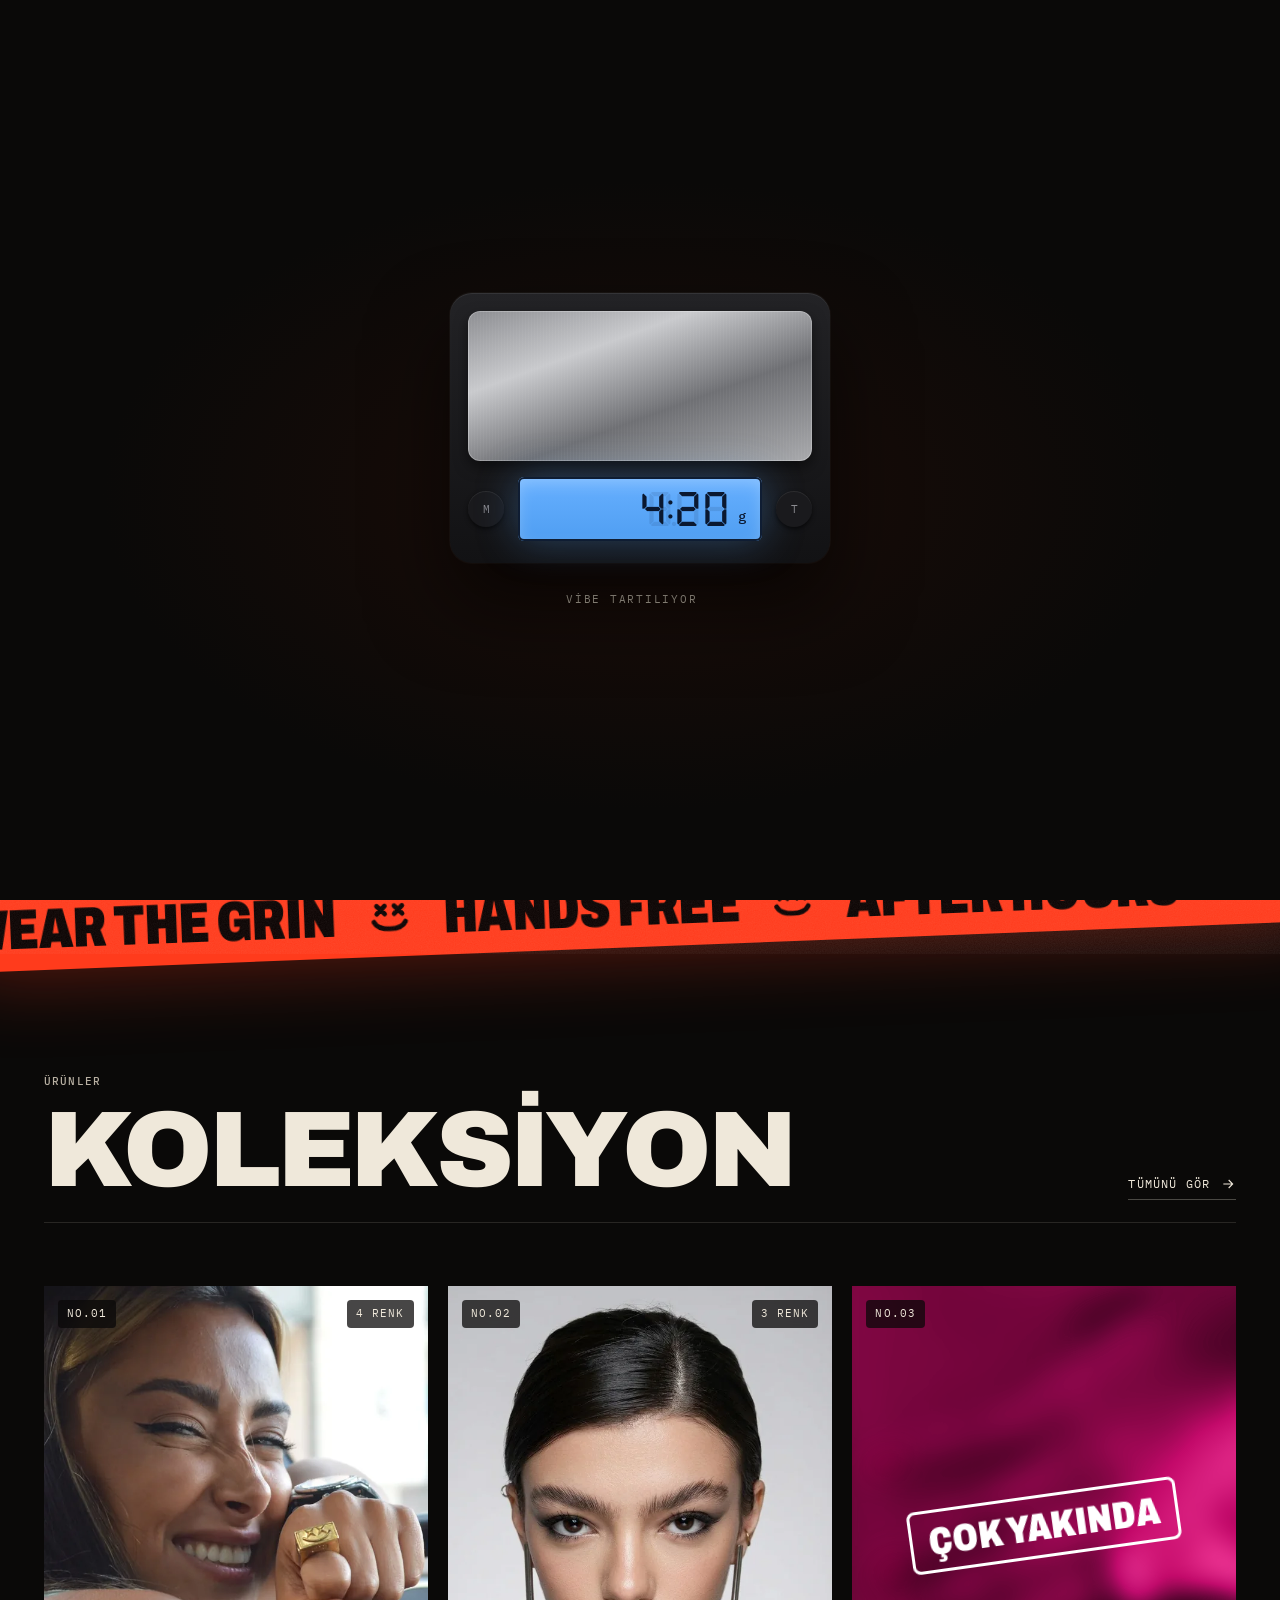
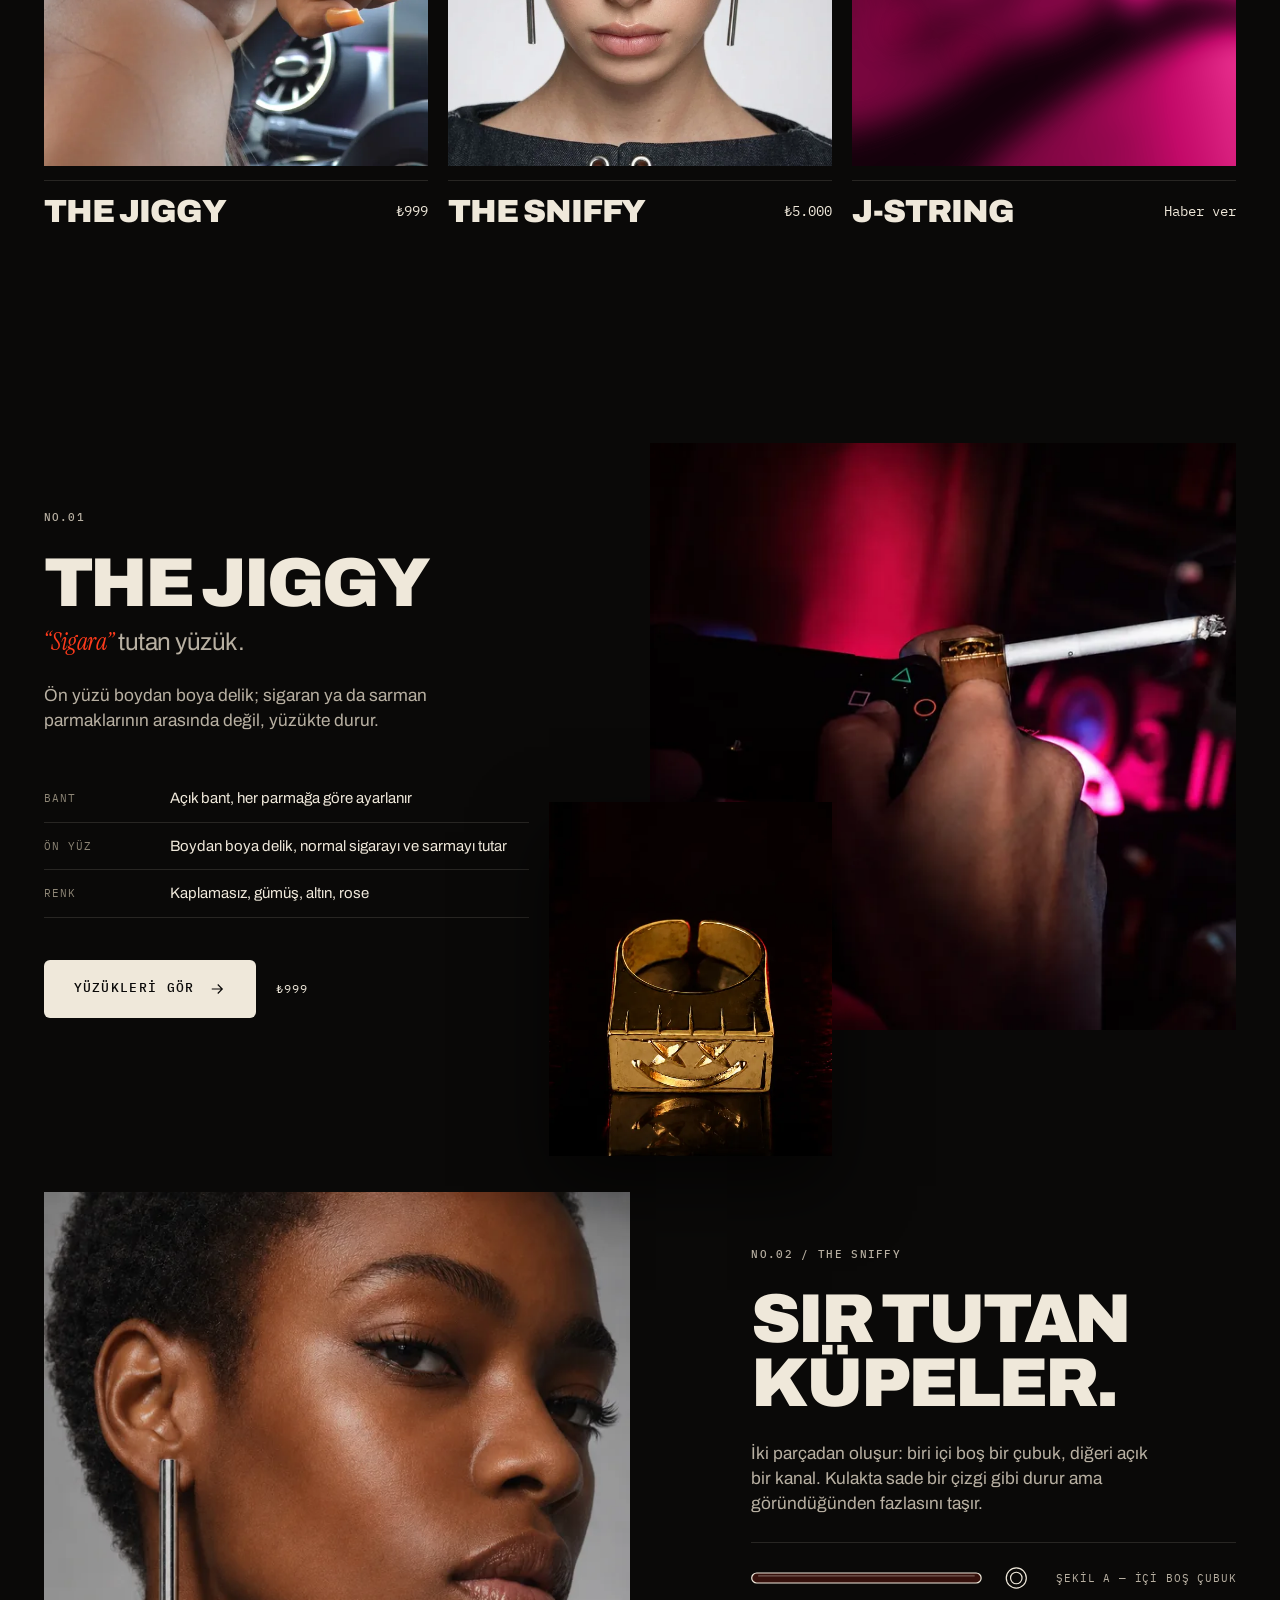
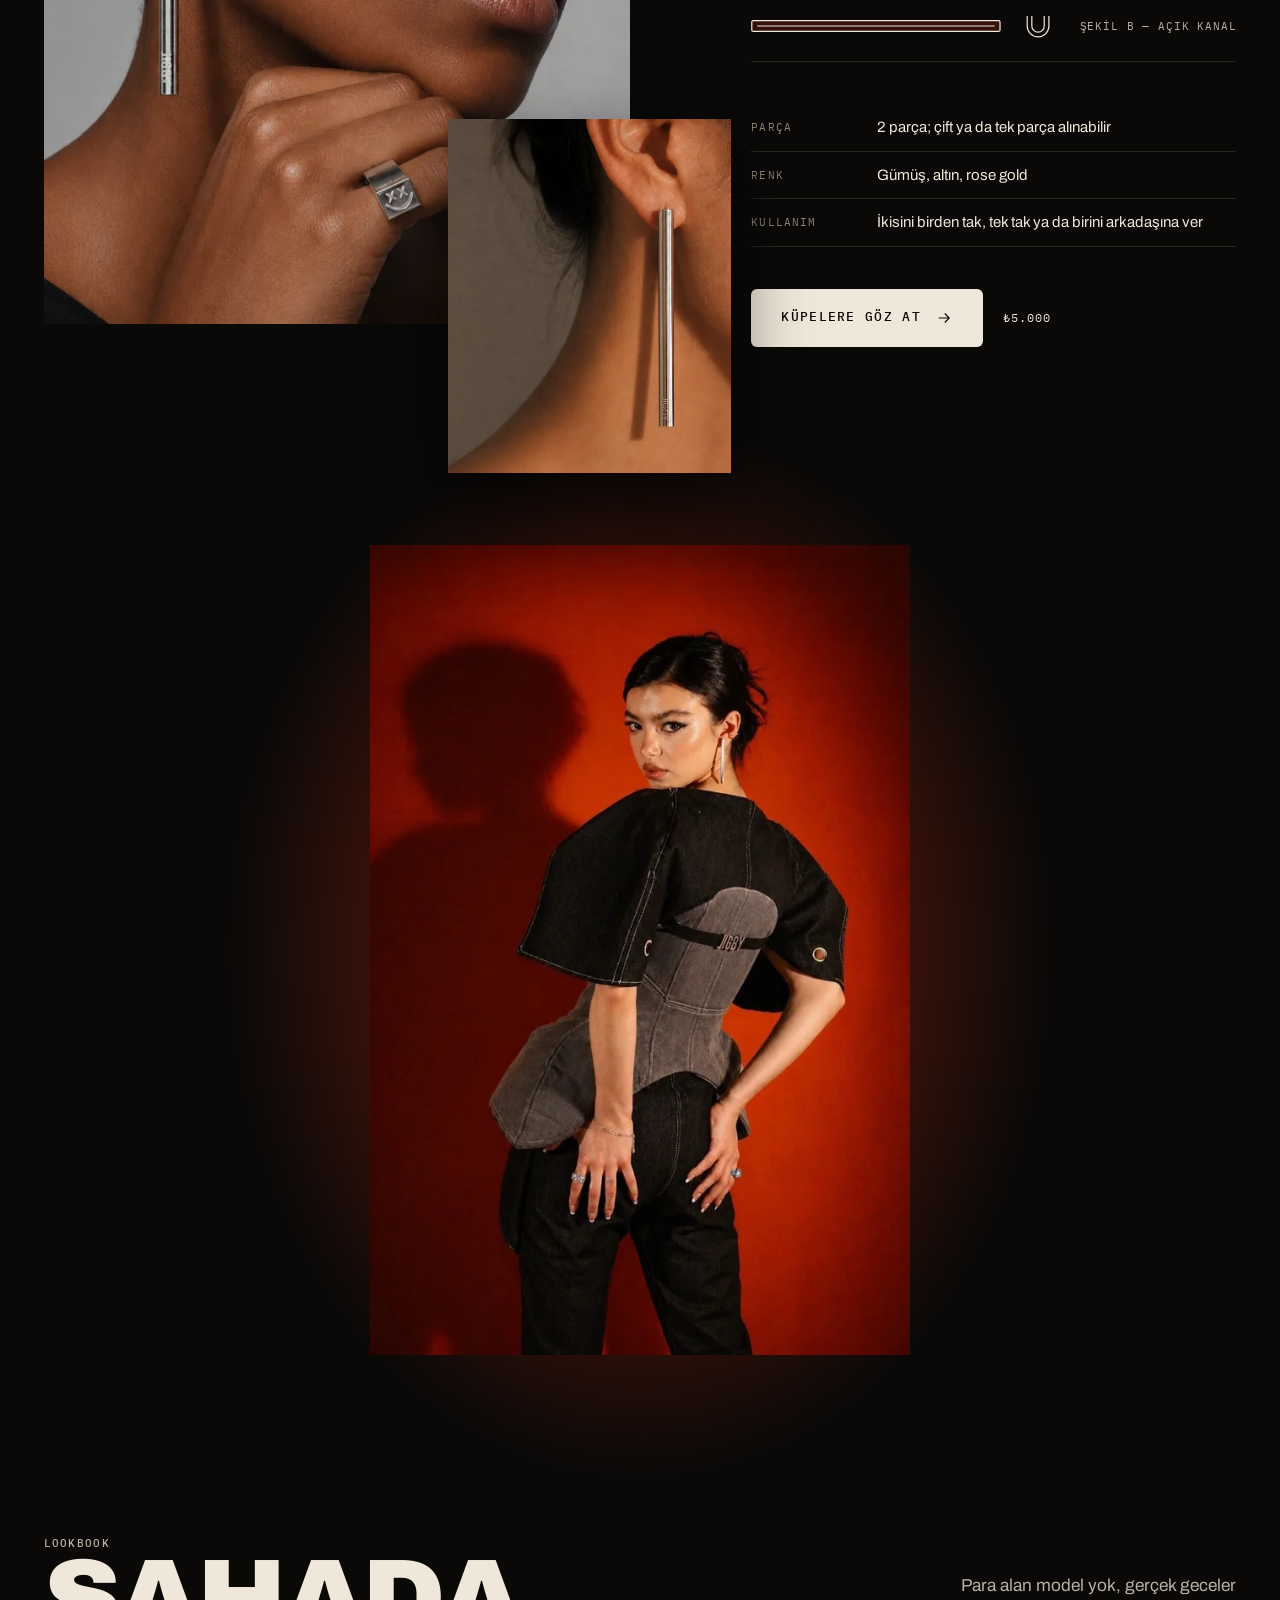
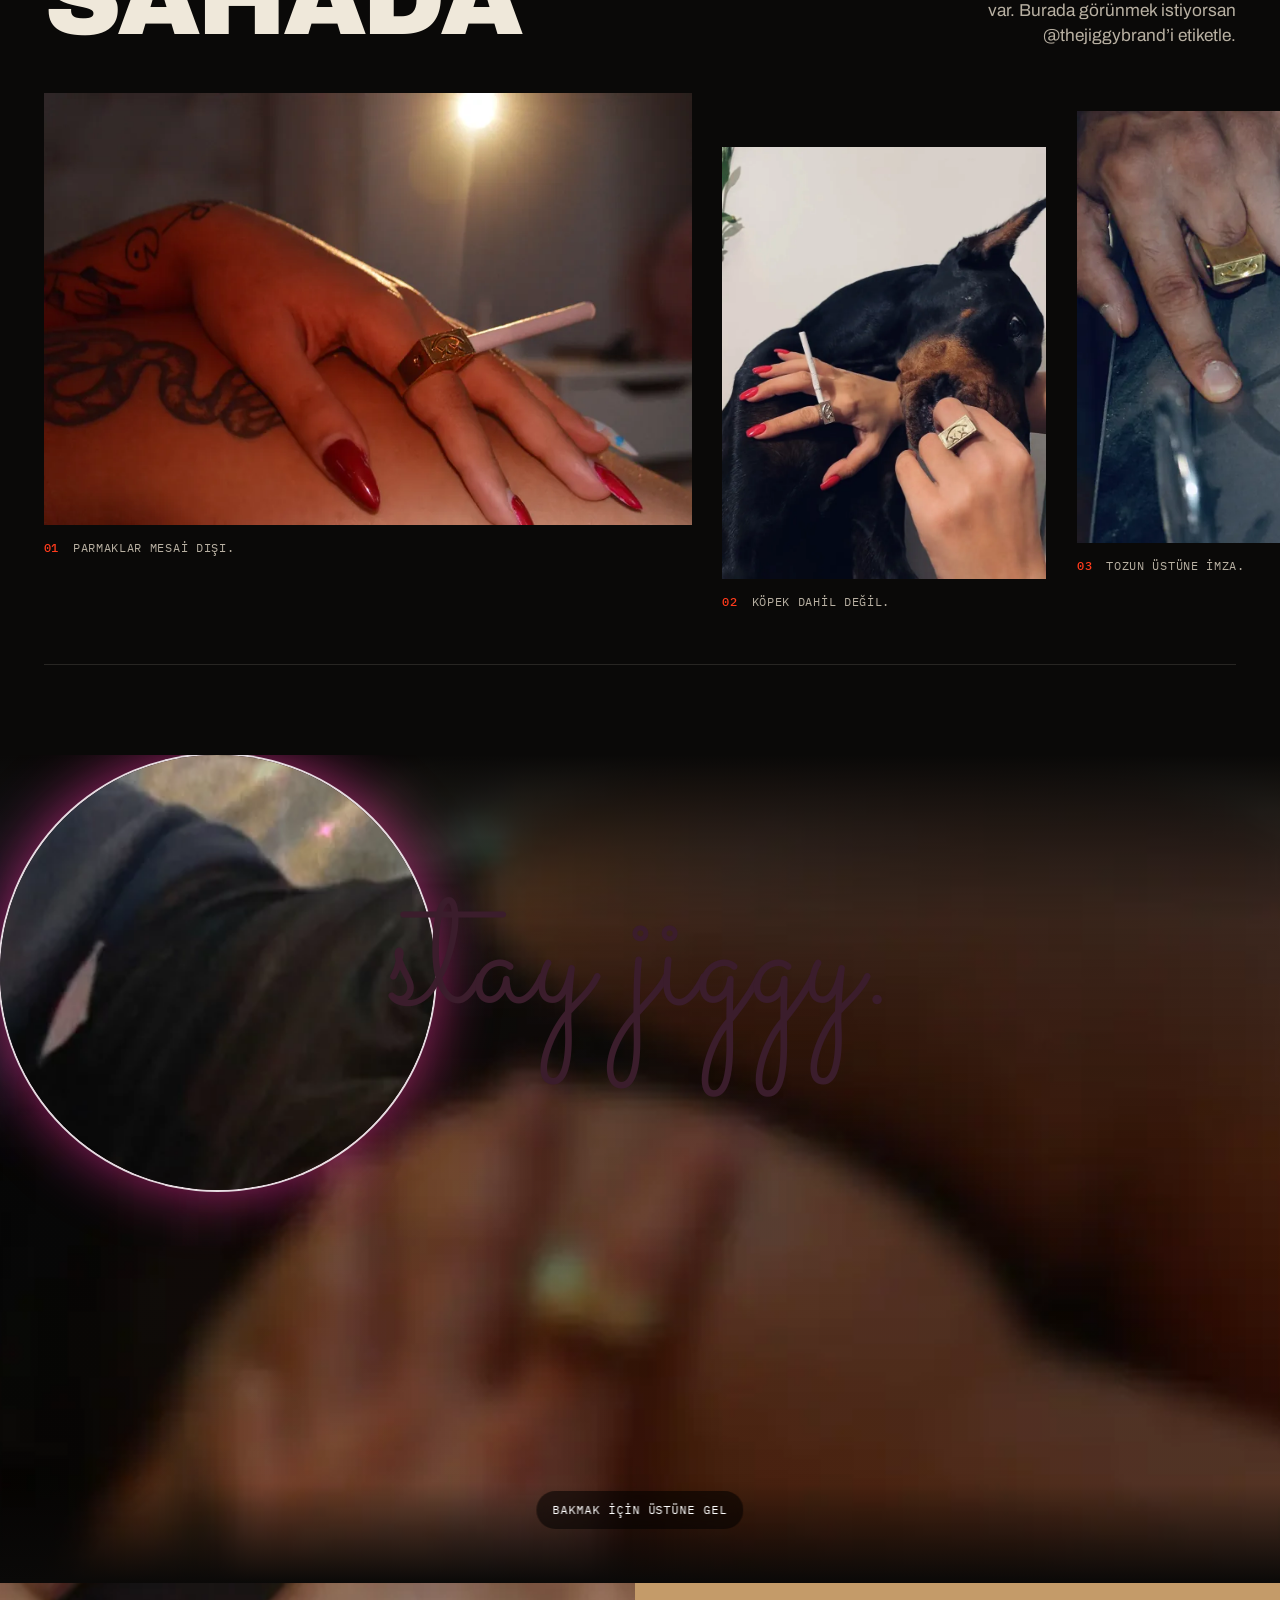
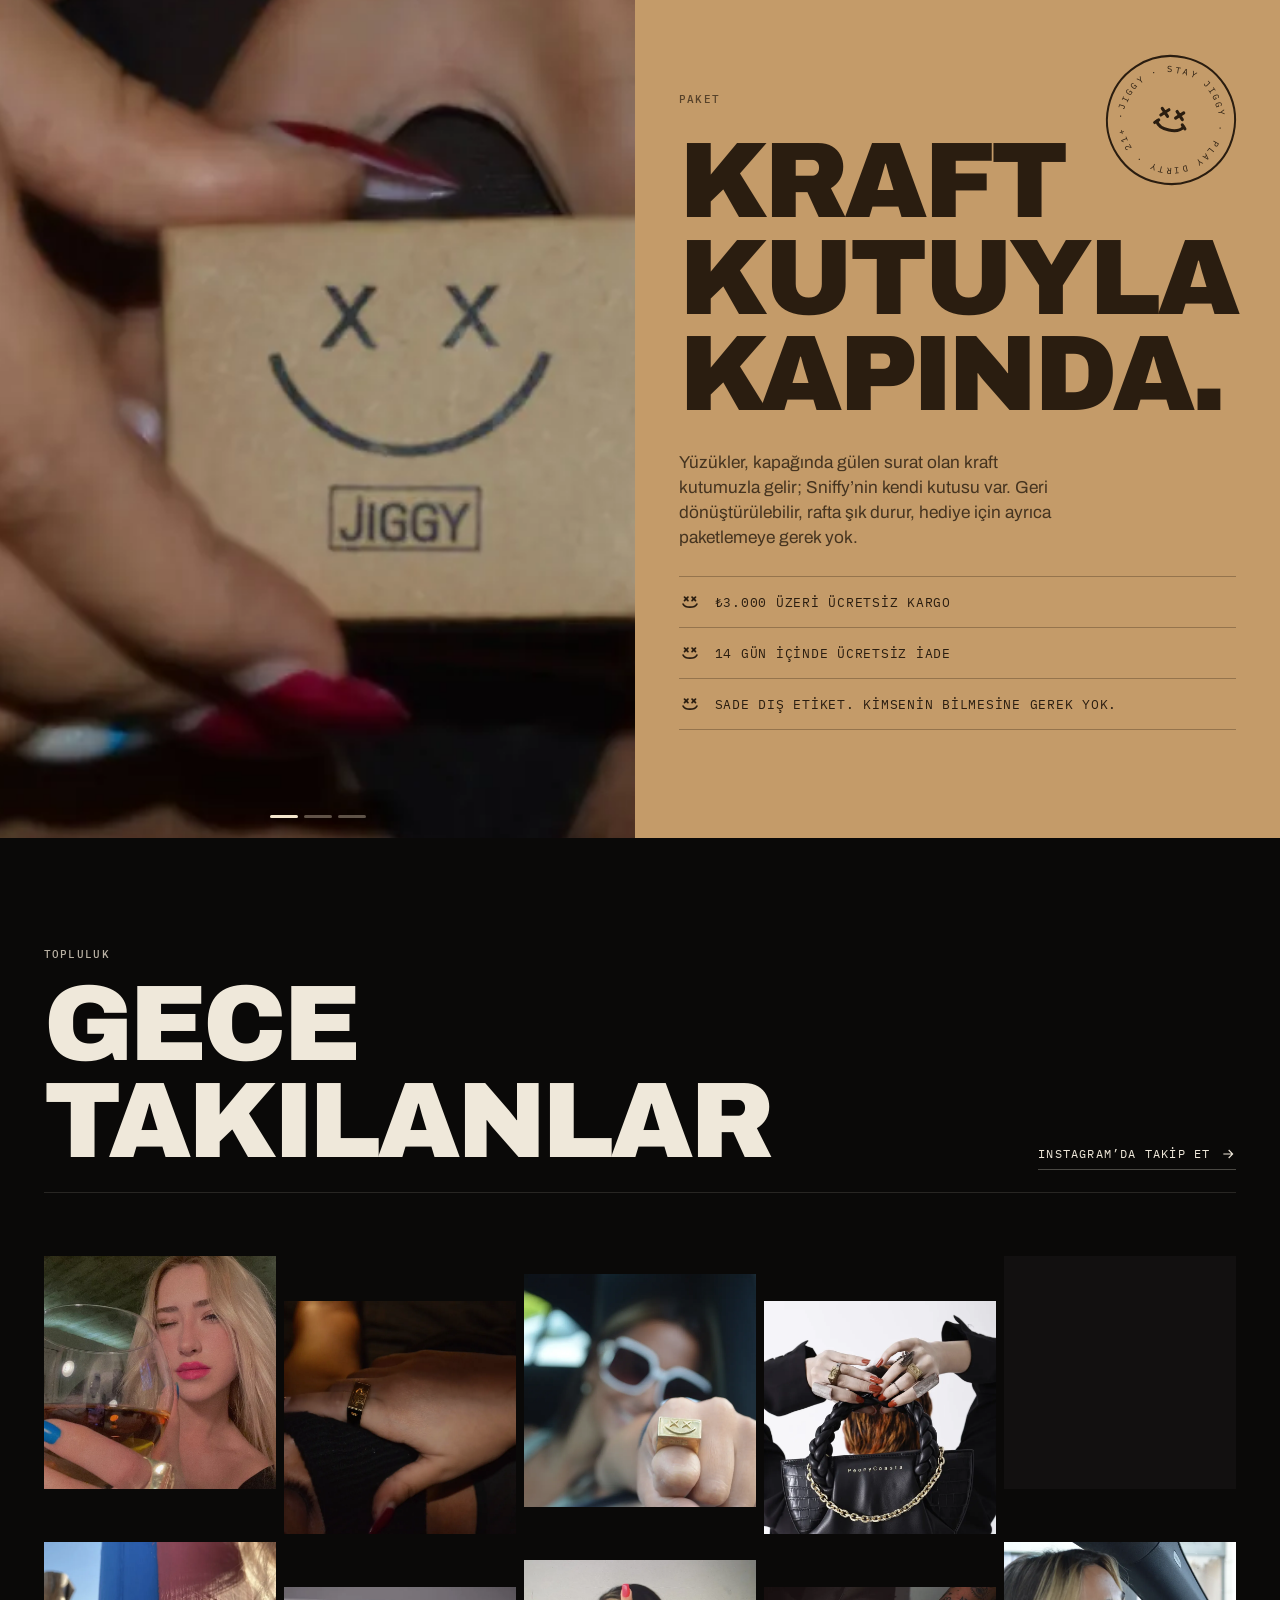
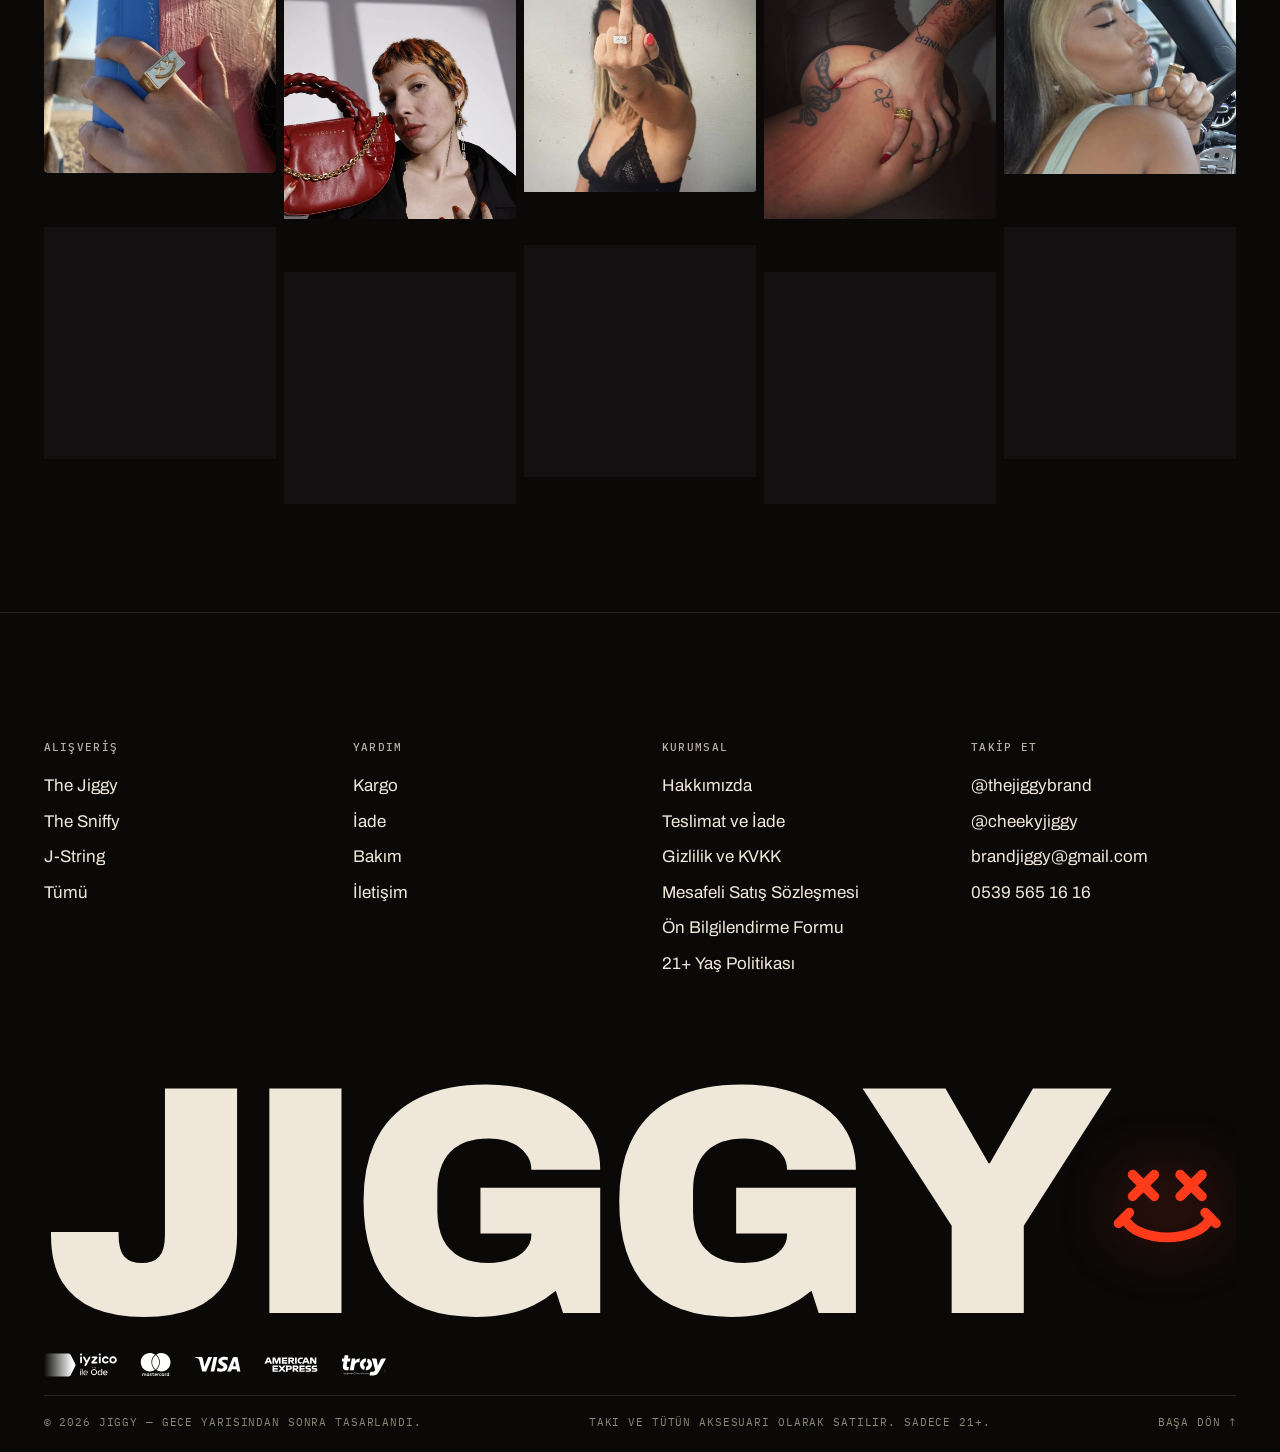
==== index.html @ 266b296f "Publish the JIGGY site Static copy of the site, the same files as thejiggybrand.vercel.app, without " ====
<!doctype html>
<html lang="tr">
<head>
  <meta charset="utf-8">
  <meta name="viewport" content="width=device-width, initial-scale=1, viewport-fit=cover">
  <title data-i18n="meta.title.home">JIGGY — Gece mesaisi için takılar</title>
  <meta name="description" content="JIGGY: sigaranı tutan Jiggy yüzükler (Classic, Moon, Nugget, Blush), iki parçalı Sniffy küpe ve yakında J-String. Sadece 21+.">
  <meta name="theme-color" content="#0a0908">
  <meta property="og:type" content="website">
  <meta property="og:site_name" content="JIGGY">
  <meta property="og:title" content="JIGGY — Nights stay lit.">
  <meta property="og:description" content="Gece mesaisi için takılar: sigaranı tutan yüzük, sır tutan küpe.">
  <meta property="og:locale" content="tr_TR">
  <meta property="og:image" content="https://thejiggybrand.vercel.app/assets/img/og.jpg">
  <meta property="og:url" content="https://thejiggybrand.vercel.app/">
  <meta name="twitter:card" content="summary_large_image">
  <link rel="icon" href="assets/img/favicon.svg" type="image/svg+xml">
  <link rel="preconnect" href="https://fonts.googleapis.com">
  <link rel="preconnect" href="https://fonts.gstatic.com" crossorigin>
  <link rel="stylesheet" href="https://fonts.googleapis.com/css2?family=Archivo:wdth,wght@62..100,400..900&family=IBM+Plex+Mono:wght@400;500&family=Instrument+Serif:ital@1&display=swap">
  <link rel="stylesheet" href="https://fonts.googleapis.com/css2?family=Sacramento&text=stay%20jiggy.&display=swap">
  <link rel="preload" as="image" href="assets/img/hero-ember.webp" imagesrcset="assets/img/hero-ember-1200.webp 1200w, assets/img/hero-ember.webp 2400w" imagesizes="100vw" media="(min-width: 861px)">
  <link rel="modulepreload" href="assets/js/config.js">
  <link rel="modulepreload" href="assets/js/i18n.js">
  <link rel="modulepreload" href="assets/js/products.js">
  <link rel="modulepreload" href="assets/js/images.js">
  <link rel="modulepreload" href="assets/js/cart.js">
  <link rel="modulepreload" href="assets/js/core.js">
  <link rel="modulepreload" href="assets/js/home.js">
  <link rel="preload" as="image" href="assets/img/hero-ember-m2.webp" media="(max-width: 860px)">
  <link rel="stylesheet" href="assets/vendor/lenis.css">
  <link rel="stylesheet" href="assets/css/style.css">
  <script>
    document.documentElement.classList.add('js');
    // The weighing scale opens only the first page of a visit (or a tap on the logo): other pages hide it before the first paint.
    try { if (sessionStorage.getItem('jiggy.session') && !sessionStorage.getItem('jiggy.scale')) document.documentElement.classList.add('no-loader'); } catch (e) { /* ignore */ }
    // style.css sets --ink. Without it the stylesheet never arrived (a dropped request, or a broken cached copy in
    // an in-app browser) and the page would show as bare HTML: fetch a fresh copy before anything is drawn.
    if (!getComputedStyle(document.documentElement).getPropertyValue('--ink')) {
      document.write('<link rel="stylesheet" href="assets/css/style.css?retry=' + Date.now() + '">');
    }
  </script>
</head>
<body data-page="home">

  <div class="loader" aria-hidden="true">
    <div class="loader__scale">
      <div class="loader__plate"></div>
      <div class="loader__row">
        <span class="loader__key">M</span>
        <div class="lcd-panel">
          <span class="lcd"><span class="lcd__ghost">8.88</span><span class="lcd__val">0.00</span></span>
          <span class="lcd__unit">g</span>
        </div>
        <span class="loader__key">T</span>
      </div>
    </div>
    <p class="loader__msg" data-i18n="loader.msg">Vibe tartılıyor</p>
  </div>

  <main id="main">

    <!-- ============================================================ HERO -->
    <section class="hero" id="top" data-live>
      <h1 class="sr-only">JIGGY — <span lang="en">Nights stay lit.</span> Sigara tutan yüzük ve sır tutan küpeler.</h1>
      <div class="hero__media" data-ring="0.522 0.497 0.214 0.194 1.7778" data-ring-m="0.503 0.45 0.43 0.166 0.75">
        <picture class="hero__base">
          <source media="(max-width: 860px)" srcset="assets/img/hero-ember-m2.webp">
          <img src="assets/img/hero-ember.webp" srcset="assets/img/hero-ember-1200.webp 1200w, assets/img/hero-ember.webp 2400w" sizes="100vw" width="2400" height="1350" alt="Karanlık kırmızı bir odada parlayan JIGGY yüzük" fetchpriority="high">
        </picture>
        <div class="hero__drift" aria-hidden="true">
          <div class="hero__spot">
            <div class="hero__drift-back">
              <picture class="hero__lit">
                <source media="(max-width: 860px)" srcset="assets/img/hero-ember-m2.webp">
                <img src="assets/img/hero-ember.webp" srcset="assets/img/hero-ember-1200.webp 1200w, assets/img/hero-ember.webp 2400w" sizes="100vw" width="2400" height="1350" alt="">
              </picture>
            </div>
          </div>
        </div>
        <div class="hero__fx" aria-hidden="true">
          <span class="hero__halo"></span>
          <span class="hero__sheen"></span>
          <span class="hero__embers">
            <i style="--x:14%;--s:13px;--t:6.2s;--d:-0.4s"></i>
            <i style="--x:27%;--s:9px;--t:4.8s;--d:-3.1s"></i>
            <i style="--x:36%;--s:16px;--t:7.4s;--d:-5.6s"></i>
            <i style="--x:45%;--s:10px;--t:5.3s;--d:-1.9s"></i>
            <i style="--x:53%;--s:8px;--t:4.4s;--d:-2.7s"></i>
            <i style="--x:61%;--s:14px;--t:6.8s;--d:-4.4s"></i>
            <i style="--x:70%;--s:9px;--t:5.1s;--d:-0.9s"></i>
            <i style="--x:79%;--s:12px;--t:6s;--d:-3.8s"></i>
            <i style="--x:88%;--s:8px;--t:4.6s;--d:-2.2s"></i>
            <i style="--x:22%;--s:7px;--t:3.9s;--d:-1.4s"></i>
            <i style="--x:66%;--s:7px;--t:4.1s;--d:-3.4s"></i>
          </span>
        </div>
        <div class="hero__shade"></div>
      </div>

      <div class="hero__grid">
        <div class="hero__meta mono" data-hero>
          <span lang="en">The Jiggy</span>
          <span data-i18n="hero.est">Sadece 21+</span>
        </div>
        <div class="hero__title" lang="en" aria-hidden="true">
          <span class="hero__line hero__line--1" data-hero>Nights</span>
          <span class="hero__line hero__line--2" data-hero>Stay <span class="hero__lit-word">lit.</span></span>
        </div>
        <div class="hero__foot" data-hero>
          <div class="hero__ctas">
            <a class="btn" href="shop.html" data-magnetic>
              <span class="btn__roll" data-i18n="hero.cta" data-i18n-attr="data-text:hero.cta" data-text="Koleksiyonu gör">Koleksiyonu gör</span>
              <svg class="arrow" viewBox="0 0 24 24" fill="none" stroke="currentColor" stroke-width="1.6" aria-hidden="true"><path d="M5 12h14M13 6l6 6-6 6"/></svg>
            </a>
            <a class="link-arrow" href="#wild"><span data-i18n="hero.cta2">Lookbook</span><svg class="arrow" viewBox="0 0 24 24" fill="none" stroke="currentColor" stroke-width="1.6" aria-hidden="true"><path d="M5 12h14M13 6l6 6-6 6"/></svg></a>
          </div>
        </div>
        <div class="hero__scroll mono" data-hero><span class="hero__scroll-line"></span><span data-i18n="hero.scroll">Uyanıksan aşağı kaydır</span></div>
      </div>
    </section>

    <!-- ============================================================ BAND -->
    <div class="band" lang="en" aria-hidden="true">
      <div class="band__track">
        <div class="band__item">
          <span>Wear the grin</span><svg class="smile" viewBox="0 0 64 64" fill="none" stroke="currentColor" stroke-linecap="round"><path d="M16 18l10 10M26 18L16 28M38 18l10 10M48 18L38 28M12 38c6 12 34 12 40 0"/></svg>
          <span>Hands free</span><svg class="smile" viewBox="0 0 64 64" fill="none" stroke="currentColor" stroke-linecap="round"><path d="M16 18l10 10M26 18L16 28M38 18l10 10M48 18L38 28M12 38c6 12 34 12 40 0"/></svg>
          <span>After hours</span><svg class="smile" viewBox="0 0 64 64" fill="none" stroke="currentColor" stroke-linecap="round"><path d="M16 18l10 10M26 18L16 28M38 18l10 10M48 18L38 28M12 38c6 12 34 12 40 0"/></svg>
          <span>Play dirty</span><svg class="smile" viewBox="0 0 64 64" fill="none" stroke="currentColor" stroke-linecap="round"><path d="M16 18l10 10M26 18L16 28M38 18l10 10M48 18L38 28M12 38c6 12 34 12 40 0"/></svg>
          <span>Stay jiggy</span><svg class="smile" viewBox="0 0 64 64" fill="none" stroke="currentColor" stroke-linecap="round"><path d="M16 18l10 10M26 18L16 28M38 18l10 10M48 18L38 28M12 38c6 12 34 12 40 0"/></svg>
        </div>
      </div>
    </div>

    <!-- ========================================================== LINEUP -->
    <section class="lineup" id="lineup">
      <header class="sec-head">
        <div>
          <p class="eyebrow" data-i18n="lineup.eyebrow">Ürünler</p>
          <h2 class="sec-title" data-split data-i18n="lineup.title">Koleksiyon</h2>
        </div>
        <div class="sec-head__side">
          <a class="link-arrow" href="shop.html"><span data-i18n="lineup.all">Tümünü gör</span><svg class="arrow" viewBox="0 0 24 24" fill="none" stroke="currentColor" stroke-width="1.6" aria-hidden="true"><path d="M5 12h14M13 6l6 6-6 6"/></svg></a>
        </div>
      </header>

      <div class="lineup__grid">
        <a class="pcard pcard--1" href="product.html?id=the-j" data-cursor="view">
          <div class="pcard__media" data-clip>
            <img src="assets/img/card-car.webp" srcset="assets/img/card-car-640.webp 640w, assets/img/card-car.webp 960w" sizes="(max-width: 860px) 100vw, 33vw" width="960" height="1200" alt="Arabada gülerek yumruğundaki altın Jiggy yüzüğü gösteren kadın" loading="lazy" decoding="async">
            <img class="pcard__alt" src="assets/img/lb-fist.webp" srcset="assets/img/lb-fist-640.webp 640w, assets/img/lb-fist.webp 1200w" sizes="(max-width: 860px) 100vw, 33vw" width="1200" height="1600" alt="" loading="lazy" decoding="async">
            <span class="pcard__tag pcard__tag--l">No.01</span>
            <span class="pcard__tag pcard__tag--r" data-i18n="lineup.metals4">4 renk</span>
          </div>
          <div class="pcard__info">
            <h3 class="pcard__name" lang="en">The Jiggy</h3>
            <span class="pcard__price" data-price="the-j"></span>
          </div>
        </a>

        <a class="pcard pcard--2" href="product.html?id=sniffy" data-cursor="view">
          <div class="pcard__media" data-clip>
            <img src="assets/img/sniffy-model.webp" srcset="assets/img/sniffy-model-640.webp 640w, assets/img/sniffy-model.webp 843w" sizes="(max-width: 860px) 100vw, 33vw" width="843" height="1054" alt="Silver Sniffy küpe takan model" loading="lazy" decoding="async">
            <img class="pcard__alt" src="assets/img/sniffy-ear.webp" srcset="assets/img/sniffy-ear-640.webp 640w, assets/img/sniffy-ear.webp 1003w" sizes="(max-width: 860px) 100vw, 33vw" width="1003" height="1254" alt="" loading="lazy" decoding="async">
            <span class="pcard__tag pcard__tag--l">No.02</span>
            <span class="pcard__tag pcard__tag--r" data-i18n="lineup.metals3">3 renk</span>
          </div>
          <div class="pcard__info">
            <h3 class="pcard__name" lang="en">The Sniffy</h3>
            <span class="pcard__price" data-price="sniffy"></span>
          </div>
        </a>

        <a class="pcard pcard--3 pcard--soon" href="product.html?id=j-string" data-cursor="soon">
          <div class="pcard__media" data-clip>
            <img src="assets/img/jstring-tease.webp" width="1024" height="678" alt="Yakında çıkacak J-String için ön gösterim" loading="lazy" decoding="async">
            <span class="pcard__tag pcard__tag--l">No.03</span>
            <span class="pcard__stamp" data-i18n="lineup.soon">Çok yakında</span>
          </div>
          <div class="pcard__info">
            <h3 class="pcard__name" lang="en">J-String</h3>
            <span class="pcard__price" data-i18n="lineup.notify">Haber ver</span>
          </div>
        </a>

      </div>
    </section>

    <!-- ============================================================ RING -->
    <section class="bars bars--flip" id="ring">
      <figure class="bars__main" data-clip>
        <img src="assets/img/ring-gamer.webp" srcset="assets/img/ring-gamer-640.webp 640w, assets/img/ring-gamer.webp 1200w" sizes="(max-width: 860px) 100vw, 50vw" width="1200" height="1200" alt="Oyun kolunu tutan elde sigarayı taşıyan Jiggy yüzük" loading="lazy" decoding="async">
      </figure>
      <figure class="bars__inset" data-clip>
        <img src="assets/img/ring-dark-640.webp" srcset="assets/img/ring-dark-640.webp 640w, assets/img/ring-dark.webp 1003w" sizes="(max-width: 860px) 50vw, 25vw" width="1003" height="1254" alt="Kırmızı ışıkta altın Jiggy yüzük" loading="lazy" decoding="async" data-parallax="0.08">
      </figure>
      <div class="bars__copy">
        <p class="eyebrow" data-i18n="ring.eyebrow">No.01</p>
        <div class="bars__head">
          <h2 data-split lang="en">The Jiggy</h2>
          <p class="bars__sub" data-i18n-html="ring.sub"><em>“Sigara”</em> tutan yüzük.</p>
        </div>
        <p class="lede" data-i18n="ring.text">Ön yüzü boydan boya delik; sigaran ya da sarman parmaklarının arasında değil, yüzükte durur.</p>
        <dl class="specs">
          <div class="spec"><dt data-i18n="ring.spec.band">Bant</dt><dd data-i18n="ring.spec.band.v">Açık bant, her parmağa göre ayarlanır</dd></div>
          <div class="spec"><dt data-i18n="ring.spec.face">Ön yüz</dt><dd data-i18n="ring.spec.face.v">Boydan boya delik, normal sigarayı ve sarmayı tutar</dd></div>
          <div class="spec"><dt data-i18n="ring.spec.metals">Renk</dt><dd data-i18n="ring.spec.metals.v">Kaplamasız, gümüş, altın, rose</dd></div>
        </dl>
        <div class="bars__cta">
          <a class="btn" href="product.html?id=the-j" data-magnetic><span class="btn__roll" data-i18n="ring.cta" data-i18n-attr="data-text:ring.cta" data-text="Yüzükleri gör">Yüzükleri gör</span><svg class="arrow" viewBox="0 0 24 24" fill="none" stroke="currentColor" stroke-width="1.6" aria-hidden="true"><path d="M5 12h14M13 6l6 6-6 6"/></svg></a>
          <span class="mono" data-price="the-j"></span>
        </div>
      </div>
    </section>

    <!-- ============================================================ BARS -->
    <section class="bars" id="bars">
      <figure class="bars__main" data-clip>
        <img src="assets/img/sniffy-model-2.webp" srcset="assets/img/sniffy-model-2-640.webp 640w, assets/img/sniffy-model-2.webp 1003w" sizes="(max-width: 860px) 100vw, 50vw" width="1003" height="1254" alt="Kulağında Silver Sniffy küpe, elinde gümüş Jiggy yüzükle çenesine dokunan model" loading="lazy" decoding="async">
      </figure>
      <figure class="bars__inset" data-clip>
        <img src="assets/img/bars-ear.webp" srcset="assets/img/bars-ear-640.webp 640w, assets/img/bars-ear.webp 1003w" sizes="(max-width: 860px) 50vw, 25vw" width="1003" height="1254" alt="İçi boş çubuk küpenin yakın çekimi" loading="lazy" decoding="async" data-parallax="0.08">
      </figure>
      <div class="bars__copy">
        <p class="eyebrow" data-i18n="bars.eyebrow">No.02 / THE SNIFFY</p>
        <h2 data-split data-i18n="bars.title">Sır tutan küpeler.</h2>
        <p class="lede" data-i18n="bars.text">İki parçadan oluşur: biri içi boş bir çubuk, diğeri açık bir kanal. Kulakta sade bir çizgi gibi durur ama göründüğünden fazlasını taşır.</p>
        <div class="bars__figs">
          <figure class="fig">
            <svg viewBox="0 0 400 34" preserveAspectRatio="xMinYMid meet" aria-hidden="true">
              <rect class="fill-glow" x="1" y="10" width="320" height="14" rx="7"/>
              <rect x="1" y="10" width="320" height="14" rx="7"/>
              <line x1="10" y1="14" x2="312" y2="14" opacity=".35"/>
              <circle cx="370" cy="17" r="14"/>
              <circle cx="370" cy="17" r="8"/>
            </svg>
            <figcaption data-i18n="bars.fig.a">Şekil A — İçi boş çubuk</figcaption>
          </figure>
          <figure class="fig">
            <svg viewBox="0 0 400 34" preserveAspectRatio="xMinYMid meet" aria-hidden="true">
              <rect class="fill-glow" x="1" y="10" width="320" height="14" rx="2"/>
              <rect x="1" y="10" width="320" height="14" rx="2"/>
              <line x1="8" y1="17" x2="314" y2="17"/>
              <path d="M356 4v13a14 14 0 0 0 28 0V4"/>
              <path d="M362 4v13a8 8 0 0 0 16 0V4"/>
            </svg>
            <figcaption data-i18n="bars.fig.b">Şekil B — Açık kanal</figcaption>
          </figure>
        </div>
        <dl class="specs">
          <div class="spec"><dt data-i18n="bars.spec.parts">Parça</dt><dd data-i18n="bars.spec.parts.v">2 parça; çift ya da tek parça alınabilir</dd></div>
          <div class="spec"><dt data-i18n="bars.spec.metals">Renk</dt><dd data-i18n="bars.spec.metals.v">Gümüş, altın, rose gold</dd></div>
          <div class="spec"><dt data-i18n="bars.spec.wear">Kullanım</dt><dd data-i18n="bars.spec.wear.v">İkisini birden tak, tek tak ya da birini arkadaşına ver</dd></div>
        </dl>
        <div class="bars__cta">
          <a class="btn" href="product.html?id=sniffy" data-magnetic><span class="btn__roll" data-i18n="bars.cta" data-i18n-attr="data-text:bars.cta" data-text="Küpelere göz at">Küpelere göz at</span><svg class="arrow" viewBox="0 0 24 24" fill="none" stroke="currentColor" stroke-width="1.6" aria-hidden="true"><path d="M5 12h14M13 6l6 6-6 6"/></svg></a>
          <span class="mono" data-price="sniffy"></span>
        </div>
      </div>
    </section>

    <!-- ======================================================= EDITORIAL -->
    <section class="edit">
      <figure class="edit__photo" data-reveal>
        <img src="assets/img/edit-corset.webp" srcset="assets/img/edit-corset-640.webp 640w, assets/img/edit-corset.webp 1024w" sizes="(max-width: 860px) 100vw, 62vh" width="1024" height="1536" alt="Kırmızı fonda, JIGGY yazılı askılı kot korse ve Sniffy küpeyle omzunun üstünden bakan model" loading="lazy" decoding="async">
      </figure>
    </section>

    <!-- ============================================================ WILD -->
    <section class="wild" id="wild">
      <header class="wild__head">
        <div>
          <p class="eyebrow" data-i18n="wild.eyebrow">Lookbook</p>
          <h2 class="sec-title" data-split data-i18n="wild.title">Sahada</h2>
        </div>
        <p class="lede" data-i18n="wild.text">Para alan model yok, gerçek geceler var. Burada görünmek istiyorsan @thejiggybrand’i etiketle.</p>
      </header>
      <div class="wild__scroller">
        <div class="wild__track">
          <figure class="wild__item"><div class="wild__frame"><img src="assets/img/lb-smoke-900.webp" srcset="assets/img/lb-smoke-900.webp 900w, assets/img/lb-smoke.webp 1800w" sizes="(max-width: 860px) 140vw, 90vh" width="1800" height="1200" alt="Bacak üstünde dövmeli el, sigarayı yüzük tutuyor" loading="lazy" decoding="async"></div><figcaption class="wild__cap"><b>01</b><span data-i18n="wild.1">Parmaklar mesai dışı.</span></figcaption></figure>
          <figure class="wild__item"><div class="wild__frame"><img src="assets/img/lb-dog.webp" width="768" height="1024" alt="JIGGY yüzüklü eller bir Doberman’ı seviyor" loading="lazy" decoding="async"></div><figcaption class="wild__cap"><b>02</b><span data-i18n="wild.2">Köpek dahil değil.</span></figcaption></figure>
          <figure class="wild__item"><div class="wild__frame"><img src="assets/img/lb-dust-900.webp" srcset="assets/img/lb-dust-900.webp 900w, assets/img/lb-dust.webp 1800w" sizes="(max-width: 860px) 140vw, 90vh" width="1800" height="1200" alt="Tozlu arabaya XX gülen yüz çizen parmak" loading="lazy" decoding="async"></div><figcaption class="wild__cap"><b>03</b><span data-i18n="wild.3">Tozun üstüne imza.</span></figcaption></figure>
          <figure class="wild__item"><div class="wild__frame"><img src="assets/img/lb-bmw-640.webp" srcset="assets/img/lb-bmw-640.webp 640w, assets/img/lb-bmw.webp 1200w" sizes="(max-width: 860px) 78vw, 45vh" width="1200" height="1600" alt="Yüzüklü el kırmızı bir arabanın ızgarasına dokunuyor" loading="lazy" decoding="async"></div><figcaption class="wild__cap"><b>04</b><span data-i18n="wild.4">Kırmızı her şeye yakışır.</span></figcaption></figure>
          <figure class="wild__item"><div class="wild__frame"><img src="assets/img/lb-glove-640.webp" srcset="assets/img/lb-glove-640.webp 640w, assets/img/lb-glove.webp 1200w" sizes="(max-width: 860px) 78vw, 45vh" width="1200" height="1600" alt="Dört Jiggy yüzük takılı siyah eldiven" loading="lazy" decoding="async"></div><figcaption class="wild__cap"><b>05</b><span data-i18n="wild.5">Dört parmak, dört renk.</span></figcaption></figure>
          <figure class="wild__item"><div class="wild__frame"><img src="assets/img/lb-trails-640.webp" srcset="assets/img/lb-trails-640.webp 640w, assets/img/lb-trails.webp 1200w" sizes="(max-width: 860px) 78vw, 45vh" width="1200" height="1600" alt="Turuncu ışık izleri arasında araba kaputunda yüzük" loading="lazy" decoding="async"></div><figcaption class="wild__cap"><b>06</b><span data-i18n="wild.7">Gece daha bitmedi.</span></figcaption></figure>
          <figure class="wild__item"><div class="wild__frame"><img src="assets/img/lb-ashtray-900.webp" srcset="assets/img/lb-ashtray-900.webp 900w, assets/img/lb-ashtray.webp 1800w" sizes="(max-width: 860px) 140vw, 90vh" width="1800" height="1200" alt="Mor ışık altında kül tablasında yüzük" loading="lazy" decoding="async"></div><figcaption class="wild__cap"><b>07</b><span data-i18n="wild.8">Kül tablasından notlar.</span></figcaption></figure>
          <figure class="wild__item"><div class="wild__frame"><img src="assets/img/bars-bw-640.webp" srcset="assets/img/bars-bw-640.webp 640w, assets/img/bars-bw.webp 1003w" sizes="(max-width: 860px) 78vw, 46vh" width="1003" height="1254" alt="Siyah beyaz portre: kulağında Sniffy, parmağında Jiggy olan kadın" loading="lazy" decoding="async"></div><figcaption class="wild__cap"><b>08</b><span data-i18n="wild.9" lang="en">Both, obviously.</span></figcaption></figure>
          <figure class="wild__item"><div class="wild__frame"><img src="assets/img/lb-finger-900.webp" srcset="assets/img/lb-finger-900.webp 900w, assets/img/lb-finger.webp 1800w" sizes="(max-width: 860px) 140vw, 90vh" width="1800" height="1200" alt="Güneş gözlüklü kadın orta parmağındaki yüzüğü gösteriyor" loading="lazy" decoding="async"></div><figcaption class="wild__cap"><b>09</b><span data-i18n="wild.11">Başka sorusu olan?</span></figcaption></figure>
          <figure class="wild__item"><div class="wild__frame"><img src="assets/img/lb-hell-900.webp" srcset="assets/img/lb-hell-900.webp 900w, assets/img/lb-hell.webp 1800w" sizes="(max-width: 860px) 140vw, 90vh" width="1800" height="1200" alt="Pirinç HELL anahtarlığın yanında yüzük" loading="lazy" decoding="async"></div><figcaption class="wild__cap"><b>10</b><span data-i18n="wild.12">Cehennemin anahtarı bizde.</span></figcaption></figure>
        </div>
      </div>
      <div class="wild__progress" aria-hidden="true"><span></span></div>
    </section>

    <!-- ============================================================ NEON -->
    <section class="neon" aria-label="Stay jiggy" data-live>
      <div class="peek" data-peek data-cursor="hide" data-rest="0.5 0.6 1.777" data-rest-m="0.459 0.438 0.6">
        <picture class="peek__blur" aria-hidden="true">
          <source media="(max-width: 860px)" srcset="assets/img/peek-v5-m-soft.webp">
          <img src="assets/img/peek-v5-soft.webp" width="720" height="405" alt="" decoding="async">
        </picture>
        <div class="peek__lens" aria-hidden="true">
          <picture class="peek__sharp">
            <source media="(max-width: 860px)" srcset="assets/img/peek-v5-m.webp">
            <img src="assets/img/peek-v5.webp" width="1242" height="699" alt="" loading="lazy" decoding="async">
          </picture>
        </div>
        <span class="peek__hint mono" data-peek-hint>Bakmak için üstüne gel</span>
      </div>
      <p class="neon__sign" aria-hidden="true">stay <span class="neon__flick">j</span>iggy.</p>
    </section>

    <!-- =========================================================== KRAFT -->
    <section class="kraft" data-live>
      <div class="kraft__media" data-cursor="next" role="button" tabindex="0" data-i18n-attr="aria-label:kraft.next" aria-label="Sonraki">
        <div class="kraft__seq" data-kraft-seq data-parallax="0.06">
          <img class="is-active" src="assets/img/kraft-1.webp" srcset="assets/img/kraft-1-900.webp 900w, assets/img/kraft-1.webp 1800w" sizes="(max-width: 860px) 100vw, 50vw" width="1800" height="1200" alt="Kapağında XX gülen yüz olan JIGGY kraft kutusunu açan eller" loading="lazy" decoding="async">
          <img src="assets/img/kraft-2.webp" srcset="assets/img/kraft-2-900.webp 900w, assets/img/kraft-2.webp 1800w" sizes="(max-width: 860px) 100vw, 50vw" width="1800" height="1200" alt="" loading="lazy" decoding="async">
          <img src="assets/img/kraft-3.webp" srcset="assets/img/kraft-3-900.webp 900w, assets/img/kraft-3.webp 1800w" sizes="(max-width: 860px) 100vw, 50vw" width="1800" height="1200" alt="" loading="lazy" decoding="async">
        </div>
        <div class="kraft__steps" aria-hidden="true"><i class="is-on"></i><i></i><i></i></div>
      </div>
      <div class="kraft__copy">
        <div class="kraft__stamp" aria-hidden="true">
          <svg viewBox="0 0 120 120"><defs><path id="circ" d="M60 60m-50 0a50 50 0 1 1 100 0a50 50 0 1 1-100 0"/></defs><text><textPath href="#circ" textLength="312" lengthAdjust="spacing">JIGGY · STAY JIGGY · PLAY DIRTY · 21+ ·</textPath></text></svg>
          <svg class="smile" viewBox="0 0 64 64" fill="none" stroke="currentColor" stroke-width="4.5" stroke-linecap="round" stroke-linejoin="round"><path d="M16 18l10 10M26 18L16 28M38 18l10 10M48 18L38 28"/><path d="M12 38c6 12 34 12 40 0"/><path d="M9.5 40.5l5-5M49.5 35.5l5 5"/></svg>
        </div>
        <p class="eyebrow" data-i18n="kraft.eyebrow">Paket</p>
        <h2 class="sec-title" data-split data-i18n="kraft.title">Kraft kutuyla kapında.</h2>
        <p class="lede" data-i18n="kraft.text">Yüzükler, kapağında gülen surat olan kraft kutumuzla gelir; Sniffy’nin kendi kutusu var. Geri dönüştürülebilir, rafta şık durur, hediye için ayrıca paketlemeye gerek yok.</p>
        <ul class="kraft__perks" data-reveal="stagger">
          <li><svg class="smile" viewBox="0 0 64 64" fill="none" stroke="currentColor" stroke-width="5" stroke-linecap="round"><path d="M16 18l10 10M26 18L16 28M38 18l10 10M48 18L38 28M12 38c6 12 34 12 40 0"/></svg><span data-perk="ship"></span></li>
          <li><svg class="smile" viewBox="0 0 64 64" fill="none" stroke="currentColor" stroke-width="5" stroke-linecap="round"><path d="M16 18l10 10M26 18L16 28M38 18l10 10M48 18L38 28M12 38c6 12 34 12 40 0"/></svg><span data-i18n="kraft.p2">14 gün içinde ücretsiz iade</span></li>
          <li><svg class="smile" viewBox="0 0 64 64" fill="none" stroke="currentColor" stroke-width="5" stroke-linecap="round"><path d="M16 18l10 10M26 18L16 28M38 18l10 10M48 18L38 28M12 38c6 12 34 12 40 0"/></svg><span data-i18n="kraft.p3">Sade dış etiket. Kimsenin bilmesine gerek yok.</span></li>
        </ul>
      </div>
    </section>

    <!-- ============================================================= UGC -->
    <section class="ugc">
      <header class="sec-head">
        <div>
          <p class="eyebrow" data-i18n="ugc.eyebrow">Topluluk</p>
          <h2 class="sec-title" data-split data-i18n="ugc.title">Gece takılanlar</h2>
        </div>
        <div class="sec-head__side">
          <a class="link-arrow" href="https://www.instagram.com/thejiggybrand/" target="_blank" rel="noopener"><span data-i18n="ugc.cta">Instagram’da takip et</span><svg class="arrow" viewBox="0 0 24 24" fill="none" stroke="currentColor" stroke-width="1.6" aria-hidden="true"><path d="M5 12h14M13 6l6 6-6 6"/></svg></a>
        </div>
      </header>
      <div class="ugc__grid" lang="en" data-reveal="stagger">
        <a class="ugc__item" href="https://www.instagram.com/thejiggybrand/" target="_blank" rel="noopener" data-cursor="view"><img src="assets/img/ugc-1.webp" width="900" height="900" alt="Elinde içkiyle altın Jiggy yüzük takan müşteri" loading="lazy" decoding="async"></a>
        <a class="ugc__item" href="https://www.instagram.com/thejiggybrand/" target="_blank" rel="noopener" data-cursor="view"><img src="assets/img/ugc-knit.webp" width="900" height="900" alt="Loş ışıkta kalçasına dokunan, yüzük takan el" loading="lazy" decoding="async"></a>
        <a class="ugc__item" href="https://www.instagram.com/thejiggybrand/" target="_blank" rel="noopener" data-cursor="view"><img src="assets/img/ugc-4.webp" width="900" height="900" alt="Beyaz güneş gözlüklü müşteri yüzüğü gösteriyor" loading="lazy" decoding="async"></a>
        <a class="ugc__item" href="https://www.instagram.com/thejiggybrand/" target="_blank" rel="noopener" data-cursor="view"><img src="assets/img/ugc-3.webp" width="900" height="900" alt="Siyah çantanın üstünde yüzüklü eller" loading="lazy" decoding="async"></a>
        <a class="ugc__item" href="https://www.instagram.com/thejiggybrand/" target="_blank" rel="noopener" data-cursor="view"><img src="assets/img/ugc-2.webp" width="900" height="900" alt="Yüzünü yüzüklü eliyle kapatan müşteri" loading="lazy" decoding="async"></a>
        <a class="ugc__item" href="https://www.instagram.com/thejiggybrand/" target="_blank" rel="noopener" data-cursor="view"><img src="assets/img/ugc-surf.webp" width="900" height="900" alt="Sörf tahtasını tutan yüzüklü el" loading="lazy" decoding="async"></a>
        <a class="ugc__item" href="https://www.instagram.com/thejiggybrand/" target="_blank" rel="noopener" data-cursor="view"><img src="assets/img/ugc-6.webp" width="900" height="900" alt="Kırmızı çantalı, yüzük takan müşteri" loading="lazy" decoding="async"></a>
        <a class="ugc__item" href="https://www.instagram.com/thejiggybrand/" target="_blank" rel="noopener" data-cursor="view"><img src="assets/img/ugc-8.webp" width="900" height="900" alt="Gümüş yüzüğü gösteren müşteri" loading="lazy" decoding="async"></a>
        <a class="ugc__item" href="https://www.instagram.com/thejiggybrand/" target="_blank" rel="noopener" data-cursor="view"><img src="assets/img/ugc-cheeky.webp" width="900" height="900" alt="Dövmeli eliyle poz veren, yüzük takan müşteri" loading="lazy" decoding="async"></a>
        <a class="ugc__item" href="https://www.instagram.com/thejiggybrand/" target="_blank" rel="noopener" data-cursor="view"><img src="assets/img/ugc-7.webp" width="900" height="900" alt="Arabada yüzüğüyle müşteri" loading="lazy" decoding="async"></a>
        <a class="ugc__item" href="https://www.instagram.com/thejiggybrand/" target="_blank" rel="noopener" data-cursor="view"><img src="assets/img/ugc-bikini.webp" width="835" height="835" alt="Göğsüne koyduğu elinde altın Jiggy yüzük olan kadın" loading="lazy" decoding="async"></a>
        <a class="ugc__item" href="https://www.instagram.com/thejiggybrand/" target="_blank" rel="noopener" data-cursor="view"><img src="assets/img/ugc-beach-smoke.webp" width="900" height="900" alt="Plajda sigarasını yüzüğünde tutan el" loading="lazy" decoding="async"></a>
        <a class="ugc__item" href="https://www.instagram.com/thejiggybrand/" target="_blank" rel="noopener" data-cursor="view"><img src="assets/img/ugc-surf-sign.webp" width="900" height="900" alt="Sörf tabelasına yaslanan, Jiggy yüzük takan el" loading="lazy" decoding="async"></a>
        <a class="ugc__item" href="https://www.instagram.com/thejiggybrand/" target="_blank" rel="noopener" data-cursor="view"><img src="assets/img/ugc-ts-ring.webp" width="880" height="880" alt="Times Square’de JIGGY kartlarının üstünde altın Jiggy yüzük" loading="lazy" decoding="async"></a>
        <a class="ugc__item" href="https://www.instagram.com/thejiggybrand/" target="_blank" rel="noopener" data-cursor="view"><img src="assets/img/ugc-ts-sniffy.webp" width="844" height="844" alt="Times Square’de güneş gözlüklü, rose Sniffy küpeli kadın" loading="lazy" decoding="async"></a>
      </div>
    </section>

  </main>

  <div data-footer></div>

  <script src="assets/vendor/gsap.min.js"></script>
  <script src="assets/vendor/ScrollTrigger.min.js"></script>
  <script src="assets/vendor/SplitText.min.js"></script>
  <script src="assets/vendor/CustomEase.min.js"></script>
  <script src="assets/vendor/lenis.min.js"></script>
  <script type="module" src="assets/js/home.js"></script>
</body>
</html>
---- assets/vendor/lenis.css ----
html.lenis,
html.lenis body {
  height: auto;
}

.lenis:not(.lenis-autoToggle).lenis-stopped {
  overflow: clip;
}

.lenis [data-lenis-prevent],
.lenis [data-lenis-prevent-wheel],
.lenis [data-lenis-prevent-touch],
.lenis [data-lenis-prevent-vertical],
.lenis [data-lenis-prevent-horizontal] {
  overscroll-behavior: contain;
}

.lenis.lenis-smooth iframe {
  pointer-events: none;
}

.lenis.lenis-autoToggle {
  transition-property: overflow;
  transition-duration: 1ms;
  transition-behavior: allow-discrete;
}
---- assets/css/style.css ----
/* ==========================================================================
   JIGGY — objects for after hours
   ========================================================================== */

@font-face {
  font-family: "DSEG7";
  src: url("../fonts/DSEG7Classic-Bold.woff2") format("woff2");
  font-weight: 700;
  font-display: swap;
}

:root {
  --ink: #0a0908; /* each page's <head> checks this to tell the stylesheet arrived; keep the name */
  --ink-2: #121010;
  --ink-3: #1c1917;
  --bone: #efe8da;
  --bone-2: #b8b0a2;
  --bone-3: #8e8676;
  --line: rgba(239, 232, 218, 0.13);
  --line-2: rgba(239, 232, 218, 0.28);
  --kraft: #c49b69;
  --kraft-ink: #2a1d10;
  --brass: #d8aa4e;
  --ember: #ff3b1c;
  --candy: #ff2ea6;
  --ice: #6d6dff;
  --acid: #3dff5c;
  --lcd-bg: #4f9ef2;
  --lcd-ink: #0a1830;
  --glow: var(--ember);

  --f-display: "Archivo", "Arial Black", Arial, sans-serif;
  --f-serif: "Instrument Serif", "Times New Roman", serif;
  --f-script: "Sacramento", "Brush Script MT", cursive;
  --f-mono: "IBM Plex Mono", ui-monospace, Menlo, monospace;
  --f-lcd: "DSEG7", var(--f-mono);

  --pad: clamp(16px, 3.4vw, 52px);
  --gap: clamp(12px, 1.6vw, 24px);
  --hdr: 76px;
  --radius: 6px;
  color-scheme: dark;
}

/* ---------------------------------------------------------------- reset */

*, *::before, *::after { box-sizing: border-box; }
html { -webkit-text-size-adjust: 100%; background: var(--ink); color-scheme: dark; scrollbar-width: thin; scrollbar-color: var(--bone-3) var(--ink); }
html.is-locked { overflow: hidden; }
body {
  margin: 0;
  background: var(--ink);
  color: var(--bone);
  font-family: var(--f-display);
  font-size: 16px;
  line-height: 1.5;
  -webkit-font-smoothing: antialiased;
  -moz-osx-font-smoothing: grayscale;
  overflow-x: clip;
  text-rendering: optimizeLegibility;
}
img, svg, video { display: block; max-width: 100%; }
img { height: auto; }
/* Nothing on the page gets picked up: no selecting, no dragging photos out, no long-press save sheet on phones
   (core.js also keeps the right-click menu off photos). Form fields still take text as usual. */
body { -webkit-user-select: none; user-select: none; -webkit-touch-callout: none; }
img, svg, video { -webkit-user-drag: none; }
input, textarea, select, [contenteditable] { -webkit-user-select: text; user-select: text; -webkit-touch-callout: default; }
a { color: inherit; text-decoration: none; }
button { font: inherit; color: inherit; background: none; border: 0; padding: 0; cursor: pointer; }
input, select, textarea { font: inherit; color: inherit; }
h1, h2, h3, h4, p, ul, ol, figure { margin: 0; }
ul { padding: 0; list-style: none; }
::selection { background: var(--ember); color: #000; }
:focus-visible { outline: 2px solid var(--glow); outline-offset: 3px; }
[hidden] { display: none !important; }
/* Nothing in the page may make it wider than the screen (the tilted band overhangs on purpose, which let
   phones pan sideways). clip, unlike hidden, doesn't make main a scroll box, so sticky panels keep working. */
main { overflow-x: clip; }
@supports not (overflow: clip) { @media (max-width: 860px) { main { overflow-x: hidden; } } }

.sr-only {
  position: absolute !important; width: 1px; height: 1px; padding: 0; margin: -1px;
  overflow: hidden; clip: rect(0 0 0 0); white-space: nowrap; border: 0;
}
.skip {
  position: fixed; top: 10px; left: 10px; z-index: 10000; padding: 10px 14px;
  background: var(--bone); color: var(--ink); font-family: var(--f-mono); font-size: 12px;
  transform: translateY(-200%);
}
.skip:focus { transform: none; }
/* the skip link moves focus to main; the page itself needs no ring around it */
#main:focus { outline: none; }

/* ----------------------------------------------------------- typography */

.eyebrow {
  font-family: var(--f-mono);
  font-size: 11px;
  font-weight: 500;
  letter-spacing: 0.12em;
  text-transform: uppercase;
  color: var(--bone-2);
}
.mono { font-family: var(--f-mono); font-size: 12px; letter-spacing: 0.08em; text-transform: uppercase; }
.serif { font-family: var(--f-serif); font-style: italic; font-weight: 400; letter-spacing: -0.01em; text-transform: none; }

.display {
  font-weight: 900;
  font-stretch: 100%;
  text-transform: uppercase;
  line-height: 0.84;
  letter-spacing: -0.035em;
}
.sec-title {
  font-weight: 900;
  font-size: clamp(48px, 8.4vw, 140px);
  text-transform: uppercase;
  line-height: 0.9;
  letter-spacing: -0.04em;
}
.sec-title .serif { text-transform: none; letter-spacing: -0.02em; font-size: 1.05em; }
[data-split] > div { padding-block: 0.2em; margin-block: -0.2em; }
.lede { font-size: clamp(17px, 1.35vw, 21px); line-height: 1.45; color: var(--bone-2); max-width: 40ch; }

/* roll-on-hover text for links & buttons */
.roll { position: relative; display: inline-block; overflow: hidden; vertical-align: top; }
.roll::after {
  content: attr(data-text);
  position: absolute; left: 0; top: 100%;
}
.roll, .roll::after { transition: transform 0.55s cubic-bezier(0.16, 1, 0.3, 1); }
a:hover > .roll, button:hover > .roll { transform: translateY(-100%); }
a:hover > .roll::after, button:hover > .roll::after { transform: translateY(0); }

/* --------------------------------------------------------------- buttons */

.btn {
  position: relative;
  display: inline-flex; align-items: center; justify-content: center; gap: 14px;
  height: 58px; padding: 0 30px;
  border-radius: var(--radius);
  background: var(--bone); color: var(--ink);
  font-family: var(--f-mono); font-size: 13px; font-weight: 500; letter-spacing: 0.1em; text-transform: uppercase;
  overflow: hidden; isolation: isolate; white-space: nowrap;
  transition: color 0.4s ease;
}
.btn::before {
  content: ""; position: absolute; inset: 0; z-index: -1;
  background: var(--glow);
  transform: translateY(101%);
  transition: transform 0.55s cubic-bezier(0.16, 1, 0.3, 1);
}
.btn:hover::before { transform: translateY(0); }
.btn:hover { color: #000; }
.btn__roll { position: relative; display: inline-block; overflow: hidden; height: 1.3em; line-height: 1.3em; }
.btn__roll::after { content: attr(data-text); position: absolute; left: 0; top: 100%; }
.btn__roll, .btn__roll::after { transition: transform 0.55s cubic-bezier(0.16, 1, 0.3, 1); }
.btn:hover .btn__roll { transform: translateY(-100%); }
.btn .arrow { width: 18px; height: 18px; transition: transform 0.5s cubic-bezier(0.16, 1, 0.3, 1); }
.btn:hover .arrow { transform: translateX(4px); }
.btn--ghost { background: transparent; color: var(--bone); box-shadow: inset 0 0 0 1px var(--line-2); }
.btn--ghost:hover { color: #000; box-shadow: none; }
.btn--wide { width: 100%; }
.btn--ink { background: var(--ink); color: var(--bone); }
.btn--ink:hover { color: #000; }
.btn[disabled] { opacity: 0.4; pointer-events: none; }

.link-arrow {
  display: inline-flex; align-items: center; gap: 10px;
  font-family: var(--f-mono); font-size: 12px; letter-spacing: 0.1em; text-transform: uppercase;
  border-bottom: 1px solid var(--line-2); padding-bottom: 6px;
  transition: border-color 0.3s;
}
.link-arrow:hover { border-color: var(--bone); }
.link-arrow .arrow { width: 16px; height: 16px; transition: transform 0.5s cubic-bezier(0.16, 1, 0.3, 1); }
.link-arrow:hover .arrow { transform: translateX(4px); }

/* ---------------------------------------------------------- grain, cursor */

.grain {
  position: fixed; inset: 0; z-index: 9000; pointer-events: none;
  opacity: 0.075;
  background-image: url("data:image/svg+xml,%3Csvg xmlns='http://www.w3.org/2000/svg' width='180' height='180'%3E%3Cfilter id='n'%3E%3CfeTurbulence type='fractalNoise' baseFrequency='.85' numOctaves='3' stitchTiles='stitch'/%3E%3CfeColorMatrix values='0 0 0 0 1 0 0 0 0 1 0 0 0 0 1 0 0 0 .9 0'/%3E%3C/filter%3E%3Crect width='100%25' height='100%25' filter='url(%23n)'/%3E%3C/svg%3E");
  background-size: 180px 180px;
}
@media (hover: hover) and (pointer: fine) {
  .grain { inset: -6%; animation: grain 0.9s steps(5) infinite; }
}
@keyframes grain {
  0% { transform: translate(0, 0); }
  20% { transform: translate(-3%, 2%); }
  40% { transform: translate(2%, -3%); }
  60% { transform: translate(-4%, -1%); }
  80% { transform: translate(3%, 3%); }
  100% { transform: translate(0, 0); }
}

html.has-cursor, html.has-cursor * { cursor: none !important; }
html.has-cursor input, html.has-cursor textarea { cursor: text !important; }
.cursor {
  position: fixed; top: 0; left: 0; z-index: 9500; pointer-events: none;
  width: 0; height: 0;
  opacity: 0; transition: opacity 0.3s;
}
.cursor.is-visible { opacity: 1; }
.cursor::before {
  content: ""; position: absolute; left: 0; top: 0;
  width: 10px; height: 10px; margin: -5px 0 0 -5px;
  border-radius: 50%; background: var(--bone);
  mix-blend-mode: difference;
  transition: transform 0.35s cubic-bezier(0.16, 1, 0.3, 1), background 0.3s;
}
.cursor.is-link::before { transform: scale(3.6); background: #fff; }
.cursor.is-text::before { transform: scale(0); }
.cursor.is-down::before { transform: scale(0.6); }
.cursor.is-link.is-down::before { transform: scale(3); }
.cursor__label {
  position: absolute; left: 0; top: 0;
  width: 92px; height: 92px; margin: -46px 0 0 -46px;
  display: grid; place-items: center;
  border-radius: 50%;
  background: var(--glow); color: #000;
  font-family: var(--f-mono); font-size: 11px; font-weight: 500; letter-spacing: 0.12em; text-transform: uppercase;
  transform: scale(0);
  transition: transform 0.45s cubic-bezier(0.16, 1, 0.3, 1);
}
.cursor.is-label::before { transform: scale(0); }
.cursor.is-label .cursor__label { transform: scale(1); }

/* ------------------------------------------------------------- header */

.hdr {
  position: fixed; inset: 0 0 auto 0; z-index: 900;
  height: var(--hdr);
  display: grid; grid-template-columns: 1fr auto 1fr; align-items: center;
  padding: 0 var(--pad);
  color: #fff;
  mix-blend-mode: difference;
  transition: transform 0.7s cubic-bezier(0.16, 1, 0.3, 1);
}
.hdr.is-hidden { transform: translateY(-110%); }
.hdr__logo { justify-self: start; display: inline-flex; align-items: center; gap: 10px; }
.hdr__logo .smile { width: 30px; height: 30px; transition: transform 0.6s cubic-bezier(0.34, 1.56, 0.64, 1); }
.hdr__logo:hover .smile { transform: rotate(-14deg) scale(1.08); }
.badge {
  display: inline-flex; align-items: center;
  border: 2px solid currentColor; border-radius: 7px;
  padding: 4px 7px 3px;
  font-weight: 900; font-stretch: 82%; font-size: 15px; letter-spacing: 0.05em; line-height: 1;
}
.hdr__nav { display: flex; gap: clamp(16px, 2.2vw, 34px); font-family: var(--f-mono); font-size: 12px; letter-spacing: 0.1em; text-transform: uppercase; }
.hdr__right { justify-self: end; display: flex; align-items: center; gap: clamp(14px, 2vw, 28px); font-family: var(--f-mono); font-size: 12px; letter-spacing: 0.1em; text-transform: uppercase; }
.hdr__lang { display: inline-flex; gap: 6px; }
.hdr__lang span { opacity: 0.45; transition: opacity 0.3s; }
.hdr__lang span.is-on { opacity: 1; }
.hdr__lang:hover span { opacity: 1; }
.hdr__lang i { font-style: normal; opacity: 0.45; }
.hdr__bag { display: inline-flex; align-items: center; gap: 8px; }
.hdr__count {
  display: inline-grid; place-items: center;
  min-width: 22px; height: 22px; padding: 0 6px;
  border-radius: 22px; border: 1px solid currentColor;
  font-size: 11px; line-height: 1;
}
.hdr__bag.has-items .hdr__count { background: #fff; color: #000; }
.hdr__burger { display: none; align-items: center; gap: 10px; }
.hdr__burger-lines { display: grid; gap: 5px; width: 22px; }
.hdr__burger-lines i { display: block; height: 1.5px; background: currentColor; transition: transform 0.5s cubic-bezier(0.16, 1, 0.3, 1); }
.menu-open .hdr__burger-lines i:first-child { transform: translateY(3.25px) rotate(45deg); }
.menu-open .hdr__burger-lines i:last-child { transform: translateY(-3.25px) rotate(-45deg); }

.menu {
  position: fixed; inset: 0; z-index: 850;
  display: flex; flex-direction: column; justify-content: flex-end; gap: 40px;
  padding: calc(var(--hdr) + 20px) var(--pad) calc(28px + env(safe-area-inset-bottom));
  background: var(--ink);
  visibility: hidden;
  clip-path: inset(0 0 100% 0);
}
.menu__links a {
  display: block; overflow: hidden;
  font-weight: 900; font-size: clamp(52px, 14vw, 120px); line-height: 0.92; letter-spacing: -0.04em; text-transform: uppercase;
  border-bottom: 1px solid var(--line);
}
.menu__links span { display: block; padding: 4px 0; }
.menu__foot { display: flex; flex-wrap: wrap; gap: 10px 24px; font-family: var(--f-mono); font-size: 12px; letter-spacing: 0.08em; text-transform: uppercase; color: var(--bone-2); }
.menu__lang { display: flex; gap: 8px; }
.menu__lang button { height: 44px; padding: 0 18px; border-radius: 44px; border: 1px solid var(--line-2); font-family: var(--f-mono); font-size: 12px; letter-spacing: 0.08em; text-transform: uppercase; color: var(--bone); }
.menu__lang button[aria-pressed="true"] { background: var(--bone); color: var(--ink); border-color: var(--bone); }

/* ------------------------------------------------------------- curtain */

.curtain {
  position: fixed; inset: 0; z-index: 9800;
  display: grid; place-items: center;
  background: var(--ember); color: #000;
  clip-path: inset(100% 0 0 0);
  pointer-events: none;
}
.curtain__mark .smile { width: min(22vw, 140px); height: auto; }

/* -------------------------------------------------------------- loader */

.loader {
  position: fixed; inset: 0; z-index: 9900;
  display: grid; place-items: center; align-content: center; gap: 28px;
  background: radial-gradient(60% 50% at 50% 55%, #1c0d08 0%, var(--ink) 70%);
  clip-path: inset(0 0 0 0);
}
.js:not(.is-ready) .loader { display: grid; }
.js.no-loader:not(.is-ready) .loader { display: none; } /* later pages of a visit: no scale (as specific as the rule above) */
@media (prefers-reduced-motion: reduce) { .js:not(.is-ready) .loader { display: none; } }
.loader__scale {
  position: relative;
  width: min(380px, 78vw);
  padding: 18px 18px 22px;
  border-radius: 22px;
  background: linear-gradient(180deg, #232326 0%, #121214 100%);
  box-shadow: 0 40px 80px rgba(0, 0, 0, 0.6), inset 0 1px 0 rgba(255, 255, 255, 0.08), 0 0 0 1px rgba(255, 255, 255, 0.04);
}
.loader__plate {
  height: 150px; border-radius: 12px;
  background:
    repeating-linear-gradient(90deg, rgba(255, 255, 255, 0.035) 0 1px, transparent 1px 3px),
    linear-gradient(160deg, #8d8e92 0%, #c9cacd 30%, #6f7074 62%, #a9aaad 100%);
  box-shadow: inset 0 0 0 1px rgba(255, 255, 255, 0.25), 0 6px 14px rgba(0, 0, 0, 0.5);
}
.loader__row { display: flex; align-items: center; gap: 14px; margin-top: 16px; }
.loader__key {
  width: 36px; height: 36px; border-radius: 50%;
  display: grid; place-items: center;
  background: #1a1a1d; box-shadow: inset 0 1px 0 rgba(255, 255, 255, 0.08), 0 2px 4px rgba(0, 0, 0, 0.6);
  font-family: var(--f-mono); font-size: 11px; color: #8b8b90;
}
.lcd-panel {
  flex: 1;
  display: flex; align-items: baseline; justify-content: flex-end; gap: 8px;
  height: 64px; padding: 0 16px;
  border-radius: 6px;
  background: linear-gradient(180deg, #67b0ff, var(--lcd-bg));
  box-shadow: inset 0 0 0 2px #0f1d33, inset 0 6px 16px rgba(255, 255, 255, 0.25), 0 0 40px rgba(79, 158, 242, 0.35);
  color: var(--lcd-ink);
  align-items: center;
}
.lcd { position: relative; font-family: var(--f-lcd); font-size: 34px; line-height: 1; }
.lcd__ghost { color: rgba(10, 24, 48, 0.1); }
.lcd__val { position: absolute; right: 0; top: 0; }
.lcd__unit { font-family: var(--f-mono); font-weight: 500; font-size: 14px; align-self: flex-end; padding-bottom: 14px; }
.loader__msg { font-family: var(--f-mono); font-size: 11px; letter-spacing: 0.16em; text-transform: uppercase; color: var(--bone-2); }
.loader__msg::after { content: ""; display: inline-block; width: 1.5em; text-align: left; animation: dots 1.2s steps(4) infinite; }
@keyframes dots { 0% { content: ""; } 25% { content: "."; } 50% { content: ".."; } 75% { content: "..."; } }

/* -------------------------------------------------------------- gate */

.gate {
  position: fixed; inset: 0; z-index: 9700;
  display: grid; place-items: center; padding: var(--pad) var(--pad) calc(var(--pad) + env(safe-area-inset-bottom));
  /* on a short screen (a phone held sideways) the box is taller than the screen: it scrolls, or the buttons
     would be out of reach and nobody could get in */
  overflow-y: auto; overscroll-behavior: contain;
  background: rgba(8, 4, 3, 0.72);
  -webkit-backdrop-filter: blur(18px) saturate(1.2);
  backdrop-filter: blur(18px) saturate(1.2);
}
.gate__box { width: min(560px, 100%); text-align: center; display: grid; justify-items: center; gap: 18px; }
.gate__smile { color: var(--ember); filter: drop-shadow(0 0 18px rgba(255, 59, 28, 0.6)); }
.gate__smile .smile { width: 84px; height: 84px; }
.gate h2 { font-weight: 900; font-size: clamp(44px, 7vw, 84px); line-height: 0.94; letter-spacing: -0.04em; text-transform: uppercase; }
.gate__text { color: var(--bone-2); font-size: 18px; max-width: 34ch; }
.gate__btns { display: flex; flex-wrap: wrap; justify-content: center; gap: 12px; margin-top: 8px; }
.gate__fine { font-family: var(--f-mono); font-size: 10.5px; letter-spacing: 0.06em; color: var(--bone-3); max-width: 46ch; text-transform: uppercase; line-height: 1.6; }

/* -------------------------------------------------------------- drawer */

/* Closed, the bag is hidden outright (once its slide-out has played), so Tab doesn't walk through its buttons. */
.drawer { position: fixed; inset: 0; z-index: 950; pointer-events: none; overflow: hidden; visibility: hidden; transition: visibility 0s 0.8s; }
.drawer__scrim { position: absolute; inset: 0; background: rgba(0, 0, 0, 0.6); opacity: 0; transition: opacity 0.5s; }
.drawer__panel {
  position: absolute; top: 0; right: 0; bottom: 0;
  width: min(480px, 100%);
  display: flex; flex-direction: column;
  background: var(--ink-2);
  border-left: 1px solid var(--line);
  transform: translateX(102%);
  transition: transform 0.8s cubic-bezier(0.16, 1, 0.3, 1);
  outline: none;
  /* clear of a sideways iPhone's notch and of the home bar at the bottom */
  padding-right: env(safe-area-inset-right); padding-bottom: env(safe-area-inset-bottom);
}
.drawer.is-open { pointer-events: auto; visibility: visible; transition: none; }
.drawer.is-open .drawer__scrim { opacity: 1; }
.drawer.is-open .drawer__panel { transform: none; }
.drawer__head { display: flex; justify-content: space-between; align-items: baseline; padding: 26px 24px 18px; border-bottom: 1px solid var(--line); }
.drawer__head h2 { font-weight: 900; font-size: 34px; text-transform: uppercase; letter-spacing: -0.03em; line-height: 1; }
.drawer__head sup { font-family: var(--f-mono); font-size: 12px; font-weight: 500; vertical-align: top; color: var(--glow); }
.drawer__close { font-family: var(--f-mono); font-size: 12px; letter-spacing: 0.1em; text-transform: uppercase; color: var(--bone-2); }
.drawer__close:hover { color: var(--bone); }
.drawer__ship { padding: 16px 24px; border-bottom: 1px solid var(--line); }
.drawer__ship p { font-family: var(--f-mono); font-size: 11.5px; letter-spacing: 0.05em; text-transform: uppercase; color: var(--bone-2); margin-bottom: 10px; }
.drawer__bar { height: 3px; background: var(--line); overflow: hidden; border-radius: 3px; }
.drawer__bar span { display: block; height: 100%; background: var(--glow); transform-origin: left; transform: scaleX(0); transition: transform 0.9s cubic-bezier(0.16, 1, 0.3, 1); box-shadow: 0 0 12px var(--glow); }
.drawer__lines { flex: 1; overflow-y: auto; padding: 0 24px; overscroll-behavior: contain; }
.line { display: grid; grid-template-columns: 88px 1fr auto; gap: 16px; padding: 18px 0; border-bottom: 1px solid var(--line); }
.line__img { display: block; width: 88px; aspect-ratio: 4 / 5; overflow: hidden; background: var(--ink-3); }
.line__img img { width: 100%; height: 100%; object-fit: cover; }
.line__info { display: flex; flex-direction: column; gap: 4px; min-width: 0; }
.line__name { font-weight: 800; font-size: 17px; text-transform: uppercase; letter-spacing: -0.01em; }
.line__meta { font-family: var(--f-mono); font-size: 11px; letter-spacing: 0.06em; text-transform: uppercase; color: var(--bone-2); }
.line__end { display: flex; flex-direction: column; align-items: flex-end; justify-content: space-between; }
.line__price { font-family: var(--f-mono); font-size: 13px; }
.line__rm { font-family: var(--f-mono); font-size: 10.5px; letter-spacing: 0.08em; text-transform: uppercase; color: var(--bone-3); text-decoration: underline; text-underline-offset: 3px; }
.line__rm:hover { color: var(--ember); }
.qty { display: inline-flex; align-items: center; margin-top: auto; border: 1px solid var(--line-2); border-radius: var(--radius); width: max-content; }
.qty button { width: 34px; height: 34px; font-size: 16px; color: var(--bone-2); }
.qty button:hover { color: var(--bone); }
.qty button:disabled { opacity: 0.3; color: var(--bone-2); cursor: default; }
.qty span { min-width: 22px; text-align: center; font-family: var(--f-mono); font-size: 13px; }
.drawer__empty { display: none; flex: 1; flex-direction: column; align-items: center; justify-content: center; gap: 12px; padding: 40px 24px; text-align: center; }
.drawer__empty .smile { width: 72px; height: 72px; color: var(--glow); margin-bottom: 8px; }
.drawer__empty h3 { font-weight: 900; font-size: 30px; text-transform: uppercase; letter-spacing: -0.03em; line-height: 0.95; }
.drawer__empty p { color: var(--bone-2); margin-bottom: 14px; }
.drawer.is-empty .drawer__empty { display: flex; }
.drawer.is-empty .drawer__lines, .drawer.is-empty .drawer__foot, .drawer.is-empty .drawer__ship { display: none; }
.drawer__foot { padding: 20px 24px 24px; border-top: 1px solid var(--line); display: grid; gap: 12px; }
.drawer__total { display: flex; justify-content: space-between; align-items: baseline; font-family: var(--f-mono); font-size: 13px; letter-spacing: 0.06em; text-transform: uppercase; }
.drawer__total strong { font-family: var(--f-display); font-weight: 800; font-size: 22px; letter-spacing: -0.01em; }
.drawer__set { display: flex; justify-content: space-between; font-family: var(--f-mono); font-size: 13px; letter-spacing: 0.06em; text-transform: uppercase; color: var(--glow); }
.drawer__note { font-size: 13px; color: var(--bone-3); }
.drawer__age { display: grid; gap: 10px; padding: 14px; border: 1px solid var(--line-2); border-radius: var(--radius); }
.drawer__age > p:first-child { font-size: 13px; line-height: 1.45; color: var(--bone-2); }
.drawer__age .check { color: var(--bone); font-size: 15px; font-weight: 600; }
.drawer__age-error, .co__age-error { font-family: var(--f-mono); font-size: 12px; letter-spacing: 0.04em; color: var(--ember); }

/* ------------------------------------------------------------- footer */

.ftr { position: relative; padding: 14vh var(--pad) calc(22px + env(safe-area-inset-bottom)); border-top: 1px solid var(--line); overflow: hidden; background: var(--ink); }
.ftr__top { display: grid; grid-template-columns: repeat(4, minmax(0, 1fr)); gap: 40px var(--pad); }
.ftr__col { display: flex; flex-direction: column; gap: 10px; align-items: flex-start; }
.ftr__col .eyebrow { margin-bottom: 8px; }
.ftr__col a { font-size: 17px; color: var(--bone); }
.ftr__word {
  display: flex; align-items: flex-end; justify-content: space-between;
  margin: 12vh 0 3vh;
  font-weight: 900; font-size: 25.5vw; line-height: 0.74; letter-spacing: -0.05em;
  overflow: hidden;
}
.ftr__word > span { display: block; }
.ftr__smile { align-self: center; color: var(--glow); }
.ftr__smile .smile { width: 15vw; height: 15vw; filter: drop-shadow(0 0 30px rgba(255, 59, 28, 0.45)); }
/* iyzico's own band: "iyzico ile Öde" and the card logos */
.ftr__pay { padding-bottom: 18px; }
.ftr__pay img, .co__pay { display: block; width: 342px; max-width: 100%; height: auto; }
.ftr__bottom { display: flex; flex-wrap: wrap; justify-content: space-between; gap: 10px 24px; padding-top: 18px; border-top: 1px solid var(--line); font-family: var(--f-mono); font-size: 11px; letter-spacing: 0.08em; text-transform: uppercase; color: var(--bone-3); }
.ftr__bottom button { text-transform: uppercase; letter-spacing: 0.08em; }
.ftr__bottom button:hover { color: var(--bone); }

.inline-form {
  display: flex; align-items: center;
  border-bottom: 1px solid var(--line-2);
  max-width: 460px;
  transition: border-color 0.3s;
}
.inline-form:focus-within { border-color: var(--bone); }
.inline-form.is-error { border-color: var(--ember); }
.inline-form input { flex: 1; min-width: 0; height: 54px; background: transparent; border: 0; outline: 0; font-size: 18px; }
.inline-form input::placeholder { color: var(--bone-3); }
.inline-form button { display: inline-flex; align-items: center; gap: 8px; height: 54px; font-family: var(--f-mono); font-size: 12px; letter-spacing: 0.1em; text-transform: uppercase; white-space: nowrap; }
.inline-form button .arrow { width: 16px; height: 16px; transition: transform 0.4s; }
.inline-form button:hover .arrow { transform: translateX(4px); }
.inline-cta {
  display: inline-flex; flex-wrap: wrap; align-items: center; gap: 6px 12px;
  max-width: 460px; padding: 16px 0;
  border-bottom: 1px solid var(--line-2);
  font-size: 17px; line-height: 1.3;
  transition: border-color 0.3s;
}
.inline-cta:hover { border-color: var(--bone); }
.inline-cta b { font-family: var(--f-mono); font-weight: 500; font-size: 13px; letter-spacing: 0.06em; color: var(--glow); }
.inline-cta .arrow { width: 18px; height: 18px; transition: transform 0.4s; }
.inline-cta:hover .arrow { transform: translateX(4px); }
.inline-form__msg { min-height: 1.5em; margin-top: 10px; font-family: var(--f-mono); font-size: 11.5px; letter-spacing: 0.06em; text-transform: uppercase; color: var(--glow); }

/* ==========================================================================
   HOME
   ========================================================================== */

/* -------------------------------------------------------------- hero */

.hero {
  --r: 24vmax;
  position: relative;
  height: 100svh; min-height: 620px;
  overflow: hidden;
  background: #120403;
  isolation: isolate;
}
.hero__media { position: absolute; inset: 0; z-index: -1; will-change: transform; }
.hero__media picture, .hero__media img { position: absolute; inset: 0; width: 100%; height: 100%; }
.hero__media img { object-fit: cover; object-position: 52% 57%; }
.hero__base img { filter: brightness(0.62) saturate(1.05); }
.hero__media .hero__spot {
  /* the light: a soft round window that only moves by transform (hero() in home.js) */
  inset: auto; left: 0; top: 0;
  width: calc(var(--r) * 2); height: calc(var(--r) * 2);
  margin: calc(var(--r) * -1) 0 0 calc(var(--r) * -1);
  -webkit-mask-image: radial-gradient(closest-side, #000 0%, rgba(0, 0, 0, 0.55) 38%, transparent 72%);
  mask-image: radial-gradient(closest-side, #000 0%, rgba(0, 0, 0, 0.55) 38%, transparent 72%);
  will-change: transform, opacity;
}
.hero__spot { position: absolute; }
.hero__media .hero__spot .hero__lit { inset: auto; left: 0; top: 0; width: var(--hw, 100vw); height: var(--hh, 100svh); will-change: transform; }
.hero__lit img { filter: brightness(1.85) saturate(1.35) contrast(1.05); }
.hero__shade {
  position: absolute; inset: 0;
  background:
    radial-gradient(130% 95% at 50% 58%, transparent 35%, rgba(0, 0, 0, 0.75) 100%),
    linear-gradient(180deg, rgba(0, 0, 0, 0.55) 0%, transparent 22%, transparent 70%, var(--ink) 100%);
}
.hero__grid {
  position: relative; height: 100%;
  display: grid;
  grid-template-columns: 1fr 1fr;
  grid-template-rows: auto auto 1fr auto auto;
  padding: calc(var(--hdr) + 3vh) var(--pad) 4.5vh;
  column-gap: var(--pad);
}
.hero__title { display: contents; }
.hero__line {
  display: block;
  font-weight: 900;
  font-size: clamp(76px, 15.2vw, 264px);
  line-height: 0.8;
  letter-spacing: -0.05em;
  text-transform: uppercase;
  white-space: nowrap;
}
.hero__line--1 { grid-column: 1 / 3; grid-row: 2; }
.hero__line--2 { grid-column: 1 / 3; grid-row: 4; justify-self: end; text-align: right; }
.hero__lit-word {
  font-family: var(--f-serif); font-style: italic; font-weight: 400;
  text-transform: none; letter-spacing: -0.02em;
  font-size: 1.12em;
  color: #ffd9c9;
  text-shadow: 0 0 8px rgba(255, 120, 80, 0.9), 0 0 28px rgba(255, 59, 28, 0.8), 0 0 70px rgba(255, 59, 28, 0.55);
  padding-right: 0.06em;
}
.hero__meta { grid-column: 1 / 3; grid-row: 1; display: flex; flex-wrap: wrap; justify-content: space-between; gap: 6px 16px; margin-bottom: 2vh; color: var(--bone-2); }
.hero__meta > span { white-space: nowrap; }
.hero__foot { grid-column: 1; grid-row: 4; align-self: end; display: grid; gap: 22px; padding-bottom: 1.2vh; max-width: 420px; position: relative; z-index: 2; }
.hero__ctas { display: flex; align-items: center; gap: 22px; flex-wrap: wrap; }
.hero__scroll { grid-column: 1 / 3; grid-row: 5; display: flex; align-items: center; gap: 14px; margin-top: 3vh; color: var(--bone-2); }
.hero__scroll-line { position: relative; width: 60px; height: 1px; background: var(--line-2); overflow: hidden; }
.hero__scroll-line::after { content: ""; position: absolute; inset: 0; background: var(--bone); transform: translateX(-100%); animation: scrollLine 2.2s cubic-bezier(0.7, 0, 0.3, 1) infinite; animation-play-state: paused; }
.hero.is-live .hero__scroll-line::after { animation-play-state: running; }
@keyframes scrollLine { 0% { transform: translateX(-100%); } 50% { transform: translateX(0); } 100% { transform: translateX(100%); } }
.js .hero [data-hero] { visibility: hidden; }

/* Light play on the ring: a warm halo that breathes, a sheen that sweeps across the face now and then, and embers
   drifting up. hero() in home.js writes where the ring lands on screen (--rx/--ry its centre, --rw/--rh its size).
   So that the compositor can run every loop on its own: each animated element moves by one transform only (centring
   is done with margins), and no keyframe reads a variable — distances are percentages of the element's own box. */
.hero__fx { position: absolute; inset: 0; pointer-events: none; }
/* the loops start once the ring has been found, and are taken out whole (not just paused, which still costs a style
   pass every frame) while the hero is off screen */
.hero:not(.has-ring) .hero__fx, .hero:not(.is-live) .hero__fx { display: none; }
.hero__fx > span { position: absolute; left: var(--rx, 50%); top: var(--ry, 50%); }
.hero__halo {
  width: calc(var(--rw, 30vw) * 2.6); height: calc(var(--rh, 15vw) * 3.6);
  margin: calc(var(--rh, 15vw) * -1.8) 0 0 calc(var(--rw, 30vw) * -1.3);
  background: radial-gradient(closest-side, rgba(255, 116, 64, 0.34), rgba(255, 59, 28, 0.12) 55%, transparent);
  animation: halo 4.8s ease-in-out infinite alternate;
}
.hero__sheen {
  width: calc(var(--rw, 30vw) * 0.94); height: calc(var(--rh, 15vw) * 0.9);
  margin: calc(var(--rh, 15vw) * -0.45) 0 0 calc(var(--rw, 30vw) * -0.47);
  overflow: hidden;
  -webkit-mask-image: linear-gradient(90deg, transparent, #000 10%, #000 90%, transparent), linear-gradient(transparent, #000 18%, #000 82%, transparent);
  -webkit-mask-composite: source-in;
  mask-image: linear-gradient(90deg, transparent, #000 10%, #000 90%, transparent), linear-gradient(transparent, #000 18%, #000 82%, transparent);
  mask-composite: intersect;
}
.hero__sheen::before {
  content: ""; position: absolute; top: -40%; bottom: -40%; left: 0; width: 30%;
  background: linear-gradient(90deg, transparent, rgba(255, 178, 92, 0.32) 35%, rgba(255, 226, 168, 0.62) 50%, rgba(255, 178, 92, 0.32) 65%, transparent);
  transform: translate3d(-130%, 0, 0) skewX(-16deg);
  animation: sheen 5.6s cubic-bezier(0.55, 0, 0.3, 1) 1.2s infinite;
}
/* each ember is a tall clear strip with the glowing dot at its foot: rising "100%" of its own height lifts the dot
   2.4 ring-heights, and it shrinks towards its foot as it goes */
.hero__fx > .hero__embers { width: calc(var(--rw, 30vw) * 1.5); height: calc(var(--rh, 15vw) * 2.4); margin: calc(var(--rh, 15vw) * -1.98) 0 0 calc(var(--rw, 30vw) * -0.75); }
.hero__embers i {
  position: absolute; bottom: 0; left: var(--x); width: var(--s); height: 100%; margin-left: calc(var(--s) / -2);
  background: radial-gradient(closest-side, #ffe2b8 15%, rgba(255, 150, 70, 0.95) 36%, rgba(255, 84, 34, 0.35) 64%, rgba(255, 60, 20, 0)) no-repeat 50% 100% / var(--s) var(--s);
  transform-origin: 50% 100%;
  opacity: 0;
  animation: ember var(--t) linear var(--d) infinite;
}
.hero__embers i:nth-child(even) { animation-name: ember-r; }
@keyframes halo { from { opacity: 0.55; transform: scale(0.92); } to { opacity: 1; transform: scale(1.06); } }
@keyframes sheen { 0%, 62% { transform: translate3d(-130%, 0, 0) skewX(-16deg); } 100% { transform: translate3d(330%, 0, 0) skewX(-16deg); } }
@keyframes ember { 0% { opacity: 0; transform: translate3d(0, 0, 0) scale(1); } 14% { opacity: 0.95; } 70% { opacity: 0.5; } 100% { opacity: 0; transform: translate3d(-170%, -100%, 0) scale(0.35); } }
@keyframes ember-r { 0% { opacity: 0; transform: translate3d(0, 0, 0) scale(1); } 14% { opacity: 0.95; } 70% { opacity: 0.5; } 100% { opacity: 0; transform: translate3d(170%, -100%, 0) scale(0.35); } }
/* Phones (no cursor to carry the light): the flame drifts over the ring and flickers by itself. .hero__drift (as big
   as the ring, so percentages are ring sizes) carries the light's window; .hero__drift-back, inside it, carries the
   lit photo back by exactly as much, so it stays lined up with the photo underneath. */
.hero__drift, .hero__drift-back { position: absolute; left: 0; top: 0; width: var(--rw, 1px); height: var(--rh, 1px); }
@keyframes flame { 0% { opacity: 1; } 9% { opacity: 0.8; } 15% { opacity: 0.95; } 24% { opacity: 0.72; } 31% { opacity: 1; } 43% { opacity: 0.86; } 50% { opacity: 0.68; } 58% { opacity: 0.94; } 69% { opacity: 0.8; } 78% { opacity: 1; } 89% { opacity: 0.76; } 100% { opacity: 1; } }
@keyframes sway { 0%, 100% { transform: translate3d(0, 0, 0); } 25% { transform: translate3d(20%, -14%, 0); } 50% { transform: translate3d(-4%, -26%, 0); } 75% { transform: translate3d(-22%, 6%, 0); } }
@keyframes sway-back { 0%, 100% { transform: translate3d(0, 0, 0); } 25% { transform: translate3d(-20%, 14%, 0); } 50% { transform: translate3d(4%, 26%, 0); } 75% { transform: translate3d(22%, -6%, 0); } }

/* -------------------------------------------------------------- band */

.band {
  position: relative; z-index: 5;
  margin: -34px -3vw 0;
  padding: 16px 0 14px;
  background: var(--ember); color: #0b0302;
  transform: rotate(-2.2deg);
  overflow: hidden;
  box-shadow: 0 0 80px rgba(255, 59, 28, 0.38);
}
.band__track { display: flex; width: max-content; will-change: transform; }
.band__item {
  display: inline-flex; align-items: center; gap: 0.5em; padding-right: 0.5em;
  font-weight: 900; font-stretch: 75%; font-size: clamp(30px, 4.4vw, 64px);
  line-height: 0.9; letter-spacing: -0.01em; text-transform: uppercase; white-space: nowrap;
}
.band__item .smile { width: 0.9em; height: 0.9em; stroke-width: 6; }
.band--back {
  position: absolute; left: 0; right: 0; top: 50%;
  background: var(--ink-3); color: var(--bone-3);
  transform: rotate(3deg) translateY(-50%);
  box-shadow: none; z-index: -1; opacity: 0.9;
}

/* ------------------------------------------------------------- lineup */

.lineup { padding: 14vh var(--pad) 10vh; }
.sec-head {
  display: grid; grid-template-columns: 1fr auto; align-items: end; gap: 24px;
  padding-bottom: 22px; margin-bottom: 7vh;
  border-bottom: 1px solid var(--line);
}
.sec-head__side { display: grid; justify-items: end; gap: 14px; text-align: right; }
.sec-head__side .lede { text-align: right; }
.sec-head .eyebrow { margin-bottom: 14px; }
.lineup__grid { display: grid; grid-template-columns: repeat(3, 1fr); column-gap: var(--gap); row-gap: 48px; align-items: start; }

.pcard { position: relative; display: block; }
.pcard__frame { position: relative; overflow: hidden; }
.pcard__link { position: absolute; inset: 0; z-index: 2; }
.pcard__media { position: relative; aspect-ratio: 4 / 5; overflow: hidden; background: var(--ink-2); }
.pcard__media img { position: absolute; inset: 0; width: 100%; height: 100%; object-fit: cover; transition: transform 1.4s cubic-bezier(0.16, 1, 0.3, 1); }
.pcard:hover .pcard__media img { transform: scale(1.04); }
.pcard__alt { clip-path: circle(0% at var(--cx, 50%) var(--cy, 50%)); transition: clip-path 0.9s cubic-bezier(0.16, 1, 0.3, 1); }
.pcard:hover .pcard__alt { clip-path: circle(142% at var(--cx, 50%) var(--cy, 50%)); }
.pcard__tag {
  position: absolute; top: 14px; z-index: 2;
  font-family: var(--f-mono); font-size: 10.5px; letter-spacing: 0.1em; text-transform: uppercase;
  padding: 6px 9px; border-radius: 4px;
  background: rgba(10, 9, 8, 0.75); color: var(--bone);
  -webkit-backdrop-filter: blur(6px); backdrop-filter: blur(6px);
}
.pcard__tag--l { left: 14px; }
.pcard__tag--r { right: 14px; }
.pcard__tag--hot { background: var(--glow); color: #000; }
.pcard__info { display: grid; grid-template-columns: 1fr auto; gap: 4px 16px; padding-top: 16px; margin-top: 14px; border-top: 1px solid var(--line); }
.pcard__name { font-weight: 900; font-size: clamp(24px, 2.5vw, 40px); line-height: 0.95; text-transform: uppercase; letter-spacing: -0.03em; }
.pcard__price { font-family: var(--f-mono); font-size: 14px; align-self: start; padding-top: 4px; }
.pcard__sub { grid-column: 1 / -1; color: var(--bone-2); font-size: 15px; }
.pcard__mat { grid-column: 1 / -1; font-family: var(--f-mono); font-size: 11px; letter-spacing: 0.08em; text-transform: uppercase; color: var(--bone-3); }
.pcard--soon:not(.pcard--sharp) .pcard__media img { filter: blur(14px) saturate(1.3); transform: scale(1.15); }
.pcard--soon:not(.pcard--sharp):hover .pcard__media img { filter: blur(8px) saturate(1.4); transform: scale(1.12); }
.pcard--soon:not(.pcard--sharp) .pcard__media::after {
  content: ""; position: absolute; inset: 0;
  background: var(--tint, var(--candy)); mix-blend-mode: color; opacity: 0.85;
}
/* coming soon, shown by its own picture (the J-String poster, the special editions' photos): clear, with a tag in the
   J-String pink. On a small poster the tags would cover its own lettering, so they step aside there (the card's text
   still says it); photos keep the "coming soon" tag, and on a narrow card the number makes room for it. */
.pcard--sharp, .pdp__shot--sharp { --glow: var(--candy); }
.pcard--sharp .pcard__media, .pdp__shot--sharp { container-type: inline-size; }
@container (max-width: 399px) {
  .pcard--sharp[data-cat="underwear"] .pcard__tag--r, .pdp__shot--sharp[data-cat="underwear"] .pcard__tag--r { display: none; }
}
@container (max-width: 249px) {
  .pcard--sharp .pcard__tag--l { display: none; }
}
.pcard__stamp {
  position: absolute; left: 50%; top: 50%; z-index: 2;
  transform: translate(-50%, -50%) rotate(-8deg);
  padding: 10px 16px 9px;
  border: 3px solid #fff; border-radius: 8px;
  font-weight: 900; font-stretch: 78%; font-size: clamp(26px, 3vw, 44px); line-height: 1; text-transform: uppercase; color: #fff;
  white-space: nowrap;
}

/* ------------------------------------------------- how-to step numbers */

.how__num { font-family: var(--f-lcd); font-size: clamp(54px, 6vw, 96px); line-height: 1; color: var(--glow); text-shadow: 0 0 22px rgba(255, 59, 28, 0.55); }

/* --------------------------------------------------------------- bars */

.bars { display: grid; grid-template-columns: repeat(12, 1fr); column-gap: var(--gap); padding: 14vh var(--pad); align-items: start; }
.bars__main { grid-column: 1 / span 6; grid-row: 1; aspect-ratio: 4 / 5; overflow: hidden; position: relative; }
.bars__main img, .bars__inset img { width: 100%; height: 100%; object-fit: cover; }
.bars__inset { grid-column: 5 / span 3; grid-row: 1; align-self: end; aspect-ratio: 4 / 5; overflow: hidden; z-index: 2; margin-bottom: -14vh; box-shadow: 0 30px 70px rgba(0, 0, 0, 0.6); }
.bars__copy { grid-column: 8 / span 5; grid-row: 1; display: grid; gap: 26px; align-self: center; padding-top: 6vh; }
.bars__copy h2 { font-weight: 900; font-size: clamp(42px, 5.4vw, 92px); line-height: 0.92; letter-spacing: -0.045em; text-transform: uppercase; }
.bars__copy h2 em { font-family: var(--f-serif); font-style: italic; font-weight: 400; text-transform: none; letter-spacing: -0.02em; color: var(--glow); }
/* the inset photo drifts inside its frame (data-parallax): a little larger than the frame so no edge ever shows */
.bars__inset img { scale: 1.2; }
/* the ring's twin of the Sniffy section: photos on the right, copy on the left */
.bars--flip { padding-bottom: 4vh; }
.bars--flip .bars__main { grid-column: 7 / span 6; aspect-ratio: 1; } /* square: keeps the controller and the cigarette tip in frame */
.bars--flip .bars__inset { grid-column: 6 / span 3; }
.bars--flip .bars__copy { grid-column: 1 / span 5; }
/* the name big, what it does underneath as a quieter line */
.bars__head { display: grid; gap: 14px; }
.bars__sub { font-size: clamp(20px, 1.9vw, 30px); line-height: 1.15; letter-spacing: -0.02em; color: var(--bone-2); }
.bars__sub em { font-family: var(--f-serif); font-style: italic; font-weight: 400; color: var(--glow); }
.bars__figs { display: grid; gap: 14px; padding: 18px 0; border-top: 1px solid var(--line); border-bottom: 1px solid var(--line); }
.fig { display: grid; grid-template-columns: 1fr auto; align-items: center; gap: 18px; }
.fig svg { width: 100%; height: 34px; overflow: visible; }
.fig svg path, .fig svg rect, .fig svg circle, .fig svg line { stroke: var(--bone); stroke-width: 1.2; fill: none; vector-effect: non-scaling-stroke; }
.fig svg .fill-glow { fill: var(--glow); stroke: none; opacity: 0.18; }
.fig figcaption { font-family: var(--f-mono); font-size: 10.5px; letter-spacing: 0.08em; text-transform: uppercase; color: var(--bone-2); white-space: nowrap; }
.specs { display: grid; }
.spec { display: grid; grid-template-columns: 110px 1fr; gap: 16px; padding: 12px 0; border-bottom: 1px solid var(--line); font-size: 15px; }
.spec dt { font-family: var(--f-mono); font-size: 11px; letter-spacing: 0.1em; text-transform: uppercase; color: var(--bone-3); padding-top: 3px; }
.spec dd { margin: 0; }
.bars__cta { display: flex; align-items: center; gap: 20px; flex-wrap: wrap; }

/* ---------------------------------------------------------- editorial
   One photo, big and sharp, with the orange of its studio wall glowing out into the page around it. */

.edit { position: relative; display: grid; place-items: center; padding: 8vh var(--pad); isolation: isolate; }
.edit::before {
  content: ""; position: absolute; inset: -10vh 0; z-index: -1; pointer-events: none;
  background: radial-gradient(40% 58% at 50% 50%, rgba(226, 70, 24, 0.6), rgba(160, 36, 12, 0.3) 52%, transparent 80%);
}
.edit__photo { height: min(90vh, 1080px); aspect-ratio: 2 / 3; }
.edit__photo img { width: 100%; height: 100%; object-fit: cover; }

/* --------------------------------------------------------------- wild */

.wild { position: relative; overflow: hidden; padding: 12vh 0 10vh; min-height: 100svh; display: flex; flex-direction: column; justify-content: center; }
.wild__head { display: grid; grid-template-columns: 1fr auto; align-items: end; gap: 24px; padding: 0 var(--pad); }
.wild__head .lede { text-align: right; justify-self: end; max-width: 30ch; }
.wild__track { display: flex; align-items: flex-start; gap: clamp(16px, 2.4vw, 40px); width: max-content; padding: 5vh var(--pad) 2vh; will-change: transform; }
.wild__item { flex: none; margin: 0; }
.wild__item:nth-child(3n + 2) { margin-top: 6vh; }
.wild__item:nth-child(3n) { margin-top: 2vh; }
.wild__frame { height: 48vh; overflow: hidden; background: var(--ink-2); }
.wild__frame img { height: 100%; width: auto; max-width: none; object-fit: cover; transition: transform 1.4s cubic-bezier(0.16, 1, 0.3, 1); }
.wild__item:hover .wild__frame img { transform: scale(1.05); }
.wild__cap { display: flex; gap: 14px; margin-top: 14px; font-family: var(--f-mono); font-size: 11.5px; letter-spacing: 0.06em; text-transform: uppercase; color: var(--bone-2); }
.wild__cap b { color: var(--glow); font-weight: 500; }
.wild__progress { margin: 4vh var(--pad) 0; height: 1px; background: var(--line); }
.wild__progress span { display: block; height: 100%; background: var(--bone); transform-origin: left; transform: scaleX(0); }

/* ---------------------------------------------------------------- neon */

.neon { position: relative; min-height: 92vh; display: grid; justify-items: center; align-content: start; padding: 13vh var(--pad); text-align: center; overflow: hidden; isolation: isolate; }
.neon::before {
  content: ""; position: absolute; inset: 0;
  background: radial-gradient(40% 50% at 50% 50%, rgba(255, 46, 166, 0.22), transparent 70%);
  opacity: 0; transition: opacity 0.3s;
  z-index: 1; pointer-events: none;
}
.neon.is-on::before { opacity: 1; }
.neon__sign {
  position: relative; z-index: 2; pointer-events: none;
  font-family: var(--f-script); font-weight: 400;
  font-size: clamp(84px, 14vw, 250px); line-height: 1.05;
  color: #3b1d2c;
  transition: color 0.05s, text-shadow 0.05s;
  white-space: nowrap;
}
.neon.is-on .neon__sign {
  color: #fff3fa;
  text-shadow: 0 0 5px #fff, 0 0 12px #ff8fd0, 0 0 26px var(--candy), 0 0 52px var(--candy), 0 0 100px var(--candy), 0 0 160px rgba(255, 46, 166, 0.6);
}
.neon.is-on .neon__flick { animation: flick 7s infinite steps(1); animation-play-state: paused; }
.neon.is-on.is-live .neon__flick { animation-play-state: running; }
@keyframes flick {
  0%, 62%, 64%, 66%, 100% { opacity: 1; }
  63%, 65% { opacity: 0.25; }
}

/* --------------------------------------------------------------- kraft */

.kraft { display: grid; grid-template-columns: 1fr 1fr; background: var(--kraft); color: var(--kraft-ink); }
.kraft__media { position: relative; overflow: hidden; min-height: 80vh; touch-action: pan-y; cursor: pointer; }
/* box-opening sequence: frames stack in order, so the next one fades in over the last without a dip */
.kraft__seq { position: absolute; inset: -8% 0; }
.kraft__seq img { position: absolute; inset: 0; width: 100%; height: 100%; object-fit: cover; transition: opacity 0.45s ease; }
.kraft__seq img:not(.is-active) { opacity: 0; }
/* thin step marks: which of the three box photos is showing (the photo itself is the button) */
.kraft__steps { position: absolute; left: 50%; bottom: 20px; z-index: 2; transform: translateX(-50%); display: flex; gap: 6px; pointer-events: none; }
.kraft__steps i { width: 28px; height: 3px; border-radius: 3px; background: rgba(243, 229, 204, 0.35); box-shadow: 0 1px 6px rgba(0, 0, 0, 0.4); transition: background 0.3s; }
.kraft__steps i.is-on { background: #f3e5cc; }
.kraft__copy { display: grid; align-content: center; gap: 26px; padding: 12vh var(--pad); position: relative; }
.kraft__copy .eyebrow { color: rgba(42, 29, 16, 0.7); }
.kraft__copy .sec-title { color: var(--kraft-ink); }
.kraft__copy .lede { color: rgba(42, 29, 16, 0.82); }
.kraft__perks { display: grid; border-top: 1.5px solid rgba(42, 29, 16, 0.3); }
.kraft__perks li { display: flex; align-items: center; gap: 14px; padding: 14px 0; border-bottom: 1.5px solid rgba(42, 29, 16, 0.3); font-family: var(--f-mono); font-size: 12.5px; letter-spacing: 0.06em; text-transform: uppercase; }
.kraft__perks .smile { width: 22px; height: 22px; flex: none; }
.kraft__stamp {
  position: absolute; right: var(--pad); top: 8vh;
  display: grid; place-items: center;
  width: 130px; height: 130px; border-radius: 50%;
  border: 2px solid var(--kraft-ink);
  font-family: var(--f-mono); font-size: 10px; letter-spacing: 0.14em; text-transform: uppercase; text-align: center;
  transform: rotate(12deg);
  pointer-events: none;
}
/* the ring of text spins; the smiley (also an svg) stays put in the middle */
.kraft__stamp svg:not(.smile) { position: absolute; inset: 6px; width: calc(100% - 12px); height: calc(100% - 12px); animation: spin 18s linear infinite; animation-play-state: paused; }
.kraft.is-live .kraft__stamp svg:not(.smile) { animation-play-state: running; }
.kraft__stamp svg text { fill: var(--kraft-ink); font-family: var(--f-mono); font-size: 9.2px; letter-spacing: 2.6px; text-transform: uppercase; }
.kraft__stamp .smile { width: 44px; height: 44px; }
@keyframes spin { to { transform: rotate(360deg); } }

/* --------------------------------------------------------------- peek
   "Hover to peek" behind the neon sign: a pre-blurred pink copy of the photo fills the section and a
   round lens shows it sharp. The lens and the photo inside it only move by transform (peek() in home.js). */

.peek { position: absolute; inset: 0; overflow: hidden; background: #1a0712; touch-action: pan-y; --lens: clamp(170px, 17vw, 260px); }
.peek::after {
  content: ""; position: absolute; inset: 0; pointer-events: none;
  background: linear-gradient(180deg, var(--ink) 0%, rgba(10, 9, 8, 0.35) 20%, rgba(10, 9, 8, 0.05) 50%, rgba(10, 9, 8, 0.05) 88%, var(--ink) 100%);
}
.peek__blur, .peek__blur img { position: absolute; inset: 0; width: 100%; height: 100%; }
.peek__blur img { object-fit: cover; }
.peek__lens {
  position: absolute; left: 0; top: 0; z-index: 1;
  width: calc(var(--lens) * 2); height: calc(var(--lens) * 2);
  border-radius: 50%; overflow: hidden;
  box-shadow: 0 0 0 2px rgba(255, 255, 255, 0.85), 0 0 60px rgba(255, 46, 166, 0.65);
  will-change: transform;
}
.peek__sharp { position: absolute; left: 0; top: 0; width: var(--pw, 100vw); height: var(--ph, 100vh); will-change: transform; }
.peek__sharp img { width: 100%; height: 100%; object-fit: cover; }
.peek__hint {
  position: absolute; left: 50%; bottom: 6vh; z-index: 3; transform: translateX(-50%);
  padding: 10px 16px; border-radius: 40px; white-space: nowrap;
  background: rgba(0, 0, 0, 0.55); color: #fff;
  -webkit-backdrop-filter: blur(6px); backdrop-filter: blur(6px);
  transition: opacity 0.4s; pointer-events: none;
}
.peek.is-peeking .peek__hint { opacity: 0; }
/* touch screens: the lens is only there while a finger is down */
.peek.is-touch .peek__lens { opacity: 0; transition: opacity 0.2s; }
.peek.is-touch.is-holding .peek__lens { opacity: 1; }

/* ---------------------------------------------------------------- ugc */

.ugc { padding: 12vh var(--pad); }
.ugc__grid { display: grid; grid-template-columns: repeat(5, 1fr); gap: 8px; }
.ugc__item { position: relative; display: block; aspect-ratio: 1; overflow: hidden; background: var(--ink-2); }
.ugc__item img { width: 100%; height: 100%; object-fit: cover; transition: transform 1.2s cubic-bezier(0.16, 1, 0.3, 1), filter 0.6s; filter: saturate(0.9); }
.ugc__item:hover img { transform: scale(1.07); filter: saturate(1.15); }
.ugc__item::after {
  content: "@thejiggybrand"; position: absolute; left: 12px; bottom: 12px;
  font-family: var(--f-mono); font-size: 10.5px; letter-spacing: 0.08em; text-transform: uppercase;
  color: #fff; opacity: 0; transform: translateY(6px); transition: 0.5s cubic-bezier(0.16, 1, 0.3, 1);
}
.ugc__item:hover::after { opacity: 1; transform: none; }
.ugc__grid { align-items: start; }
.ugc__item:nth-child(5n + 2), .ugc__item:nth-child(5n + 4) { margin-top: 5vh; }
.ugc__item:nth-child(5n + 3) { margin-top: 2vh; }

/* ==========================================================================
   SHOP
   ========================================================================== */

.page { padding-top: calc(var(--hdr) + 6vh); }
.shop { padding: calc(var(--hdr) + 7vh) var(--pad) 14vh; }
.shop__head { display: grid; grid-template-columns: 1fr auto; align-items: end; gap: 24px 40px; padding-bottom: 26px; border-bottom: 1px solid var(--line); }
.shop__title { font-weight: 900; font-size: clamp(84px, 17vw, 300px); line-height: 0.86; letter-spacing: -0.055em; text-transform: uppercase; }
.shop__title sup { display: block; margin-top: 16px; font-family: var(--f-mono); font-size: 14px; font-weight: 500; letter-spacing: 0.08em; line-height: 1; color: var(--glow); white-space: nowrap; }
.shop__side { display: grid; gap: 22px; justify-items: end; padding-bottom: 8px; }
.shop__side .lede { text-align: right; max-width: 30ch; }
.filters { display: flex; flex-wrap: wrap; gap: 8px; justify-content: flex-end; }
.chip {
  height: 38px; padding: 0 16px; border-radius: 40px;
  border: 1px solid var(--line-2);
  font-family: var(--f-mono); font-size: 11.5px; letter-spacing: 0.1em; text-transform: uppercase;
  transition: background 0.3s, color 0.3s, border-color 0.3s;
}
.chip:hover { border-color: var(--bone); }
.chip[aria-pressed="true"] { background: var(--bone); color: var(--ink); border-color: var(--bone); }
.shop__grid { display: grid; grid-template-columns: repeat(4, 1fr); gap: 7vh var(--gap); margin-top: 6vh; }
.shop__grid .pcard__name { font-size: clamp(20px, 1.7vw, 28px); }
.pcard__quick {
  position: absolute; left: 12px; right: 12px; bottom: 12px; z-index: 3;
  display: flex; justify-content: space-between; align-items: center;
  height: 46px; padding: 0 16px; border-radius: var(--radius);
  background: var(--bone); color: var(--ink);
  font-family: var(--f-mono); font-size: 11.5px; letter-spacing: 0.1em; text-transform: uppercase;
  transform: translateY(calc(100% + 16px));
  transition: transform 0.6s cubic-bezier(0.16, 1, 0.3, 1), background 0.3s;
}
.pcard:hover .pcard__quick, .pcard__quick:focus-visible { transform: none; }
.pcard__quick:hover { background: var(--glow); }
.pcard__swatch { width: 4px; height: 14px; border-radius: 2px; background: var(--c); box-shadow: inset 0 0 0 1px rgba(255, 255, 255, 0.2); display: inline-block; vertical-align: -2px; margin-right: 8px; }
.shop__banner {
  position: relative; display: grid; grid-template-columns: 1fr 1fr; align-items: stretch;
  margin-top: 16vh; background: var(--ink-2); overflow: hidden; min-height: 60vh;
}
.shop__banner-media { position: relative; overflow: hidden; }
.shop__banner-media img { position: absolute; inset: 0; width: 100%; height: 100%; object-fit: cover; }
.shop__banner-copy { display: grid; align-content: center; gap: 28px; padding: 8vh var(--pad); }

/* ==========================================================================
   PRODUCT
   ========================================================================== */

.pdp { padding: calc(var(--hdr) + 3vh) var(--pad) 10vh; }
.crumbs { display: flex; gap: 10px; margin-bottom: 3vh; color: var(--bone-3); }
.crumbs a:hover { color: var(--bone); }
.pdp__main { display: grid; grid-template-columns: 7fr 5fr; gap: clamp(24px, 4vw, 80px); align-items: start; }
.pdp__gallery { display: grid; grid-template-columns: 1fr 1fr; gap: 8px; }
.pdp__shot { position: relative; aspect-ratio: 4 / 5; overflow: hidden; background: var(--ink-2); margin: 0; }
.pdp__shot:first-child { grid-column: 1 / -1; }
.pdp__shot img, .pdp__shot video { width: 100%; height: 100%; object-fit: cover; transition: opacity 0.35s ease; }
.pdp__shot video { display: block; }
.pdp__gallery.is-swapping img, .pdp__gallery.is-swapping video { opacity: 0; }
/* a photo left alone on the last row takes the full width instead of leaving a hole */
.pdp__shot:last-child:nth-child(even) { grid-column: 1 / -1; }
.pdp__count { display: none; }
.pdp__info { position: sticky; top: calc(var(--hdr) + 3vh); display: grid; gap: 24px; }
.pdp__name { font-weight: 900; font-size: clamp(48px, 5.6vw, 96px); line-height: 0.84; letter-spacing: -0.05em; text-transform: uppercase; }
.pdp__tagline { font-family: var(--f-serif); font-style: italic; font-size: clamp(22px, 2vw, 30px); color: var(--glow); line-height: 1.1; }
.pdp__toprow { display: flex; justify-content: space-between; align-items: center; color: var(--bone-2); }
.pdp__desc { color: var(--bone-2); font-size: 17px; line-height: 1.55; max-width: 46ch; }
.price-lcd {
  display: inline-flex; align-items: center; gap: 12px;
  height: 56px; padding: 0 16px;
  border-radius: 6px;
  background: linear-gradient(180deg, #67b0ff, var(--lcd-bg));
  box-shadow: inset 0 0 0 2px #0f1d33, inset 0 6px 14px rgba(255, 255, 255, 0.25), 0 0 34px rgba(79, 158, 242, 0.28);
  color: var(--lcd-ink);
  width: max-content;
}
.price-lcd .lcd { font-size: 28px; }
.price-lcd__cur { font-family: var(--f-mono); font-weight: 500; font-size: 12px; letter-spacing: 0.08em; }
.opt { display: grid; gap: 12px; }
.opt__label { display: flex; justify-content: space-between; font-family: var(--f-mono); font-size: 11.5px; letter-spacing: 0.1em; text-transform: uppercase; color: var(--bone-3); }
.opt__label b { color: var(--bone); font-weight: 500; }
/* what the picked piece is made of: framed, right under the price, and again in bold at the end of the description */
.pdp__material { display: flex; flex-wrap: wrap; align-items: baseline; gap: 6px 14px; width: fit-content; max-width: 100%; padding: 12px 16px; border: 1px solid var(--line-2); border-left: 3px solid var(--candy); border-radius: var(--radius); }
.pdp__material span { font-family: var(--f-mono); font-size: 11.5px; letter-spacing: 0.1em; text-transform: uppercase; color: var(--bone-3); }
.pdp__material b { font-size: 18px; font-weight: 700; line-height: 1.25; color: var(--bone); }
.pdp__desc-mat b { color: var(--bone); font-weight: 600; }
/* "add to bag" pressed before a size was picked */
.opt.is-error .size { border-color: var(--ember); }
.swatches { display: flex; flex-wrap: wrap; gap: 8px; }
/* a model: its name next to a sliver of its metal; the picked one turns bone */
.swatch {
  display: inline-flex; align-items: center; gap: 10px;
  height: 44px; padding: 0 16px 0 12px; border-radius: var(--radius);
  box-shadow: inset 0 0 0 1px var(--line-2);
  font-family: var(--f-mono); font-size: 12.5px; font-weight: 500; letter-spacing: 0.08em; text-transform: uppercase; color: var(--bone);
  transition: background-color 0.25s, color 0.25s, box-shadow 0.25s;
}
.swatch__metal { width: 5px; height: 22px; border-radius: 3px; background: var(--c); box-shadow: inset 0 0 0 1px rgba(255, 255, 255, 0.2); }
.swatch[aria-checked="true"] { background: var(--bone); color: var(--ink); box-shadow: none; }
@media (hover: hover) and (pointer: fine) {
  .swatch[aria-checked="false"]:hover { box-shadow: inset 0 0 0 1px var(--bone); }
}
.sizes { display: flex; gap: 8px; }
.size {
  min-width: 52px; height: 46px; padding: 0 12px; border-radius: var(--radius);
  border: 1px solid var(--line-2); font-family: var(--f-mono); font-size: 13px;
}
.size[aria-checked="true"] { background: var(--bone); color: var(--ink); }
.size[disabled] { opacity: 0.35; cursor: not-allowed; }
/* Sniffy's pair / single pieces: three equal buttons, each with its price under the name */
.sizes--parts { display: grid; grid-template-columns: repeat(3, 1fr); }
.size--part { display: grid; gap: 4px; place-content: center; height: auto; min-height: 60px; padding: 8px 10px; line-height: 1.2; }
.size--part small { font-size: 11px; color: var(--bone-2); }
.size--part[aria-checked="true"] small { color: inherit; opacity: 0.7; }
.note { font-size: 14px; color: var(--bone-2); display: flex; align-items: center; gap: 10px; }
.note::before { content: ""; width: 6px; height: 6px; border-radius: 50%; background: var(--glow); box-shadow: 0 0 10px var(--glow); flex: none; }
.buy { display: grid; grid-template-columns: auto 1fr; gap: 10px; }
.buy .qty { height: 58px; margin: 0; }
.buy .qty button { height: 56px; width: 44px; }
.buy .btn { width: 100%; }
.btn.is-added::before { transform: translateY(0); }
.perks { display: grid; gap: 8px; padding: 18px 0; border-top: 1px solid var(--line); border-bottom: 1px solid var(--line); }
.perks li { display: flex; align-items: center; gap: 12px; font-family: var(--f-mono); font-size: 11.5px; letter-spacing: 0.06em; text-transform: uppercase; color: var(--bone-2); }
.perks .smile { width: 18px; height: 18px; color: var(--glow); flex: none; }
.acc details { border-bottom: 1px solid var(--line); }
.acc summary {
  display: flex; justify-content: space-between; align-items: center;
  padding: 18px 0; list-style: none;
  font-family: var(--f-mono); font-size: 12px; letter-spacing: 0.1em; text-transform: uppercase;
}
.acc summary::-webkit-details-marker { display: none; }
.acc summary i { position: relative; width: 12px; height: 12px; }
.acc summary i::before, .acc summary i::after { content: ""; position: absolute; left: 0; top: 50%; width: 12px; height: 1.5px; background: currentColor; transition: transform 0.4s; }
.acc summary i::after { transform: rotate(90deg); }
.acc details[open] summary i::after { transform: rotate(0deg); }
.acc__body { padding: 0 0 20px; color: var(--bone-2); font-size: 15.5px; line-height: 1.6; }
.acc__body ul { display: grid; gap: 8px; }
.acc__body li { position: relative; padding-left: 22px; }
.acc__body li::before { content: "✕"; position: absolute; left: 0; top: 0.3em; color: var(--glow); font-size: 11px; line-height: 1; }
/* ring + Sniffy set offer inside the buy panel */
.pset { display: grid; grid-template-columns: 112px 1fr; gap: 18px; padding: 18px; border: 1px solid var(--line-2); border-radius: var(--radius); }
.pset__img { position: relative; aspect-ratio: 4 / 5; overflow: hidden; background: var(--ink-2); border-radius: 4px; }
.pset__img img { width: 100%; height: 100%; object-fit: cover; }
.pset__img .pcard__tag { top: 8px; left: 8px; padding: 4px 6px; font-size: 10px; }
.pset__body { display: grid; gap: 12px; align-content: start; min-width: 0; }
.pset__title { font-weight: 900; font-size: 26px; line-height: 0.95; letter-spacing: -0.03em; text-transform: uppercase; }
.pset__deal { color: var(--glow); }
/* the set box is narrow: smaller tags, so the three Sniffy colours fit on one line on a phone */
.pset .swatches { gap: 6px; }
.pset .swatch { height: 36px; padding: 0 11px 0 9px; gap: 8px; font-size: 11px; }
.pset .swatch__metal { width: 4px; height: 18px; }
.pset__buy { display: flex; align-items: center; justify-content: space-between; gap: 12px 16px; flex-wrap: wrap; }
.pset__price { display: flex; align-items: baseline; gap: 10px; }
.pset__price s { color: var(--bone-3); }
.pset__price strong { font-family: var(--f-display); font-weight: 800; font-size: 22px; letter-spacing: -0.01em; color: var(--bone); text-transform: none; }
.pset .btn { height: 46px; padding: 0 18px; }
.pdp__info.is-soon .pset { display: none; }
.pdp__soon { display: grid; gap: 14px; padding: 22px; border: 1px dashed var(--line-2); border-radius: var(--radius); }
.pdp__soon p { color: var(--bone-2); }
.pdp__section { padding-top: 16vh; }
.related { display: grid; grid-template-columns: repeat(3, 1fr); gap: var(--gap); margin-top: 5vh; }
.pdp__shot--soon img { filter: blur(16px) saturate(1.3); transform: scale(1.15); }
.pdp__shot--soon::after { content: ""; position: absolute; inset: 0; background: var(--tint, var(--candy)); mix-blend-mode: color; opacity: 0.85; }
/* pieces that aren't out yet: dimmed tag with a pink star, their price but no bag button, Instagram link instead */
.swatch--soon { color: var(--bone-3); box-shadow: inset 0 0 0 1px rgba(239, 232, 218, 0.16); }
.swatch__soon { margin-left: -4px; font-style: normal; font-size: 11px; color: var(--candy); }
.pdp__soon--variant { display: none; }
.pdp__info.is-soon .pdp__soon--variant { display: grid; }
.pdp__info.is-soon .buy { display: none; }
.steps { display: grid; grid-template-columns: repeat(3, 1fr); gap: var(--gap); }
.step { display: grid; gap: 14px; align-content: start; }
.step__img { aspect-ratio: 4 / 5; overflow: hidden; background: var(--ink-2); margin-bottom: 10px; }
.step__img img { width: 100%; height: 100%; object-fit: cover; }
.step .how__num { font-size: 44px; }
.step h3 { font-weight: 900; font-size: clamp(28px, 2.6vw, 42px); line-height: 0.9; letter-spacing: -0.04em; text-transform: uppercase; }
.step p { color: var(--bone-2); max-width: 36ch; }
.pdp__duo { display: grid; grid-template-columns: 1fr 1fr; gap: var(--pad); align-items: center; }
.pdp__duo-img { aspect-ratio: 4 / 5; overflow: hidden; }
.pdp__duo-img img { width: 100%; height: 100%; object-fit: cover; }
.pdp__duo-copy { display: grid; gap: 26px; }
.related__all { position: relative; display: grid; place-items: end start; aspect-ratio: 4 / 5; overflow: hidden; padding: 22px; isolation: isolate; }
.related__all img { position: absolute; inset: 0; width: 100%; height: 100%; object-fit: cover; z-index: -1; filter: brightness(0.55); transition: transform 1.2s cubic-bezier(0.16, 1, 0.3, 1), filter 0.6s; }
.related__all:hover img { transform: scale(1.05); filter: brightness(0.7); }
.related__all .sec-title { font-size: clamp(36px, 4vw, 64px); }
.mobile-buy { display: none; }
.notfound { min-height: 80vh; display: grid; place-content: center; justify-items: center; gap: 24px; text-align: center; }
.notfound .smile { width: 96px; height: 96px; color: var(--glow); }

/* ==========================================================================
   CHECKOUT
   ========================================================================== */

.co { display: grid; grid-template-columns: 7fr 5fr; min-height: 100svh; }
.co__form { padding: calc(var(--hdr) + 6vh) var(--pad) 12vh; display: grid; gap: 7vh; align-content: start; }
.co__title { font-weight: 900; font-size: clamp(56px, 8vw, 132px); line-height: 0.9; letter-spacing: -0.05em; text-transform: uppercase; }
.co__block { display: grid; gap: 18px; scroll-margin-top: calc(var(--hdr) + 16px); }
.co__block h2 { display: flex; align-items: baseline; gap: 14px; font-weight: 900; font-size: 28px; letter-spacing: -0.03em; text-transform: uppercase; padding-bottom: 14px; border-bottom: 1px solid var(--line); }
.co__block h2 span { font-family: var(--f-mono); font-size: 12px; font-weight: 500; letter-spacing: 0.08em; color: var(--glow); }
.fields { display: grid; grid-template-columns: 1fr 1fr; gap: 14px; }
.field { display: grid; gap: 7px; }
.field--full { grid-column: 1 / -1; }
.field label { font-family: var(--f-mono); font-size: 11px; letter-spacing: 0.1em; text-transform: uppercase; color: var(--bone-2); display: flex; justify-content: space-between; }
.field label em { font-style: normal; color: var(--ember); opacity: 0; transition: opacity 0.3s; }
.field input, .field select {
  height: 54px; padding: 0 16px; border-radius: var(--radius);
  background: var(--ink-2); border: 1px solid var(--line-2); color: var(--bone);
  font-size: 16px; outline: none;
  transition: border-color 0.3s, background 0.3s;
}
.field select { appearance: none; background-image: linear-gradient(45deg, transparent 50%, var(--bone-2) 50%), linear-gradient(135deg, var(--bone-2) 50%, transparent 50%); background-position: calc(100% - 22px) 50%, calc(100% - 16px) 50%; background-size: 6px 6px; background-repeat: no-repeat; }
.field input:focus, .field select:focus { border-color: var(--bone); background: var(--ink-3); }
.field.is-error input, .field.is-error select { border-color: var(--ember); }
.field.is-error label em { opacity: 1; }
.radios { display: grid; gap: 10px; }
.radio {
  display: grid; grid-template-columns: auto 1fr auto; align-items: center; gap: 14px;
  padding: 18px; border-radius: var(--radius); border: 1px solid var(--line-2);
  transition: border-color 0.3s, background 0.3s;
}
.radio:has(input:checked) { border-color: var(--bone); background: var(--ink-2); }
.radio input { appearance: none; width: 18px; height: 18px; border-radius: 50%; border: 1px solid var(--bone-2); display: grid; place-items: center; margin: 0; }
.radio input::after { content: ""; width: 8px; height: 8px; border-radius: 50%; background: var(--glow); transform: scale(0); transition: transform 0.3s; }
.radio input:checked::after { transform: scale(1); }
.radio b { display: block; font-weight: 800; text-transform: uppercase; letter-spacing: -0.01em; }
.radio small { font-family: var(--f-mono); font-size: 11px; letter-spacing: 0.06em; text-transform: uppercase; color: var(--bone-2); }
.radio__price { font-family: var(--f-mono); font-size: 13px; }
.paynote { display: flex; gap: 14px; align-items: flex-start; padding: 18px; border: 1px dashed var(--line-2); border-radius: var(--radius); color: var(--bone-2); font-size: 15px; }
.paynote .smile { width: 26px; height: 26px; color: var(--glow); flex: none; }
.check { display: flex; gap: 12px; align-items: flex-start; font-size: 15px; color: var(--bone-2); }
.check input { appearance: none; flex: none; width: 20px; height: 20px; margin: 2px 0 0; border: 1px solid var(--bone-2); border-radius: 4px; display: grid; place-items: center; }
.check input:checked { background: var(--glow); border-color: var(--glow); }
.check input:checked::after { content: "✓"; color: #000; font-size: 13px; font-weight: 700; }
.check.is-error input { border-color: var(--ember); }
.check a, .co__kvkk a, .info__sec a { color: var(--bone); text-decoration: underline; text-underline-offset: 3px; }
.co__kvkk { font-size: 13px; line-height: 1.5; color: var(--bone-3); }
/* "Sözleşmeleri oku": the two agreements with the order's details on top, scrolling inside their own box */
.co__docs { border: 1px solid var(--line-2); border-radius: var(--radius); }
.co__docs > summary { display: flex; justify-content: space-between; align-items: center; gap: 12px; padding: 14px 16px; cursor: pointer; list-style: none; font-size: 15px; font-weight: 700; color: var(--bone); }
.co__docs > summary::-webkit-details-marker { display: none; }
.co__docs > summary::after { content: "+"; font-family: var(--f-mono); font-size: 18px; line-height: 1; color: var(--glow); transition: transform 0.3s; }
.co__docs[open] > summary::after { transform: rotate(45deg); }
.co__docs-body { display: grid; gap: 10px; max-height: min(60vh, 520px); overflow-y: auto; overscroll-behavior: contain; padding: 6px 16px 18px; border-top: 1px solid var(--line); }
.co__docs-body h3 { margin-top: 14px; font-weight: 900; font-size: 17px; letter-spacing: -0.01em; text-transform: uppercase; color: var(--bone); }
.co__docs-body h4 { margin-top: 8px; font-weight: 800; font-size: 14.5px; color: var(--bone); }
.co__docs-body p, .co__docs-body li { font-size: 13.5px; line-height: 1.55; color: var(--bone-2); }
.co__docs-body .legal__date { font-size: 11px; color: var(--bone-3); }
.co__docs-body ul { display: grid; gap: 6px; padding-left: 18px; list-style: disc; }
.co__docs-body li::marker { color: var(--glow); }
.co__docs-body strong { color: var(--bone); }
.co__docs-body a { color: var(--bone); text-decoration: underline; text-underline-offset: 3px; }
.co__doc { display: grid; gap: 10px; padding-top: 6px; border-top: 1px solid var(--line); }
.co__facts { display: grid; border-top: 1px solid var(--line); }
.co__facts div { display: grid; grid-template-columns: 110px 1fr; gap: 12px; padding: 8px 0; border-bottom: 1px solid var(--line); }
.co__facts dt { padding-top: 2px; font-family: var(--f-mono); font-size: 11px; letter-spacing: 0.08em; text-transform: uppercase; color: var(--bone-3); }
.co__facts dd { margin: 0; font-size: 13.5px; line-height: 1.5; color: var(--bone); overflow-wrap: anywhere; }

/* company & legal pages: the help page's layout with reading-size type */
.legal__doc { display: grid; gap: 14px; align-content: start; max-width: 78ch; min-width: 0; }
.legal__doc h1 { font-weight: 900; font-size: clamp(34px, 4.2vw, 64px); line-height: 0.95; letter-spacing: -0.035em; text-transform: uppercase; padding-bottom: 16px; border-bottom: 1px solid var(--line); margin-bottom: 6px; }
.legal__doc h2 { font-weight: 800; font-size: 19px; letter-spacing: -0.01em; margin-top: 22px; }
.legal__doc p, .legal__doc li, .legal__doc dd { color: var(--bone-2); font-size: 16px; line-height: 1.65; }
.legal__doc strong { color: var(--bone); }
.legal__doc ul, .legal__doc ol { display: grid; gap: 8px; padding-left: 22px; }
.legal__doc ul { list-style: disc; }
.legal__doc ol { list-style: decimal; }
.legal__doc li::marker { color: var(--glow); }
.legal__doc a { color: var(--bone); text-decoration: underline; text-underline-offset: 3px; }
.legal__date, .legal__en { font-family: var(--f-mono); font-size: 12px; letter-spacing: 0.08em; text-transform: uppercase; color: var(--bone-3); }
.legal__table { overflow-x: auto; }
.legal__table table { width: 100%; min-width: 560px; border-collapse: collapse; }
.legal__table th, .legal__table td { padding: 10px 12px; border: 1px solid var(--line); vertical-align: top; text-align: left; font-size: 14.5px; line-height: 1.5; color: var(--bone-2); }
.legal__table th { font-family: var(--f-mono); font-size: 11.5px; font-weight: 500; letter-spacing: 0.08em; text-transform: uppercase; color: var(--bone-3); }
.legal__lede { display: grid; gap: 14px; }
.legal__lede p { font-size: 19px; line-height: 1.55; color: var(--bone); max-width: 52ch; }
.legal__lede .legal__sign { font-family: var(--f-serif); font-style: italic; font-size: 28px; color: var(--glow); }
.legal__seller { display: grid; border-top: 1px solid var(--line); }
.legal__seller div { display: grid; grid-template-columns: 190px 1fr; gap: 16px; padding: 12px 0; border-bottom: 1px solid var(--line); }
.legal__seller dd { margin: 0; }
.legal__seller dt { font-family: var(--f-mono); font-size: 12px; letter-spacing: 0.08em; text-transform: uppercase; color: var(--bone-3); padding-top: 4px; }
@media (max-width: 560px) {
  .legal__seller div { grid-template-columns: 1fr; gap: 2px; }
  .legal__lede p { font-size: 17px; }
}
.co__summary { background: var(--ink-2); border-left: 1px solid var(--line); }
.co__sticky { position: sticky; top: 0; padding: calc(var(--hdr) + 6vh) var(--pad) 8vh; display: grid; gap: 22px; }
.co__lines { display: grid; }
.co__line { display: grid; grid-template-columns: 70px 1fr auto; gap: 16px; align-items: center; padding: 14px 0; border-bottom: 1px solid var(--line); }
.co__thumb { position: relative; width: 70px; aspect-ratio: 4 / 5; background: var(--ink-3); }
.co__thumb img { width: 100%; height: 100%; object-fit: cover; }
.co__thumb span { position: absolute; top: -8px; right: -8px; min-width: 22px; height: 22px; border-radius: 22px; display: grid; place-items: center; background: var(--bone); color: var(--ink); font-family: var(--f-mono); font-size: 11px; }
.co__line b { display: block; font-weight: 800; text-transform: uppercase; font-size: 15px; }
.co__line small { font-family: var(--f-mono); font-size: 11px; letter-spacing: 0.06em; text-transform: uppercase; color: var(--bone-2); }
.co__line > span { font-family: var(--f-mono); font-size: 13px; }
.co__totals { display: grid; gap: 10px; font-family: var(--f-mono); font-size: 13px; letter-spacing: 0.04em; text-transform: uppercase; color: var(--bone-2); }
.co__totals div { display: flex; justify-content: space-between; }
.co__totals .co__set { color: var(--glow); }
.co__grand { padding-top: 14px; border-top: 1px solid var(--line); color: var(--bone); align-items: baseline; }
.co__grand strong { font-family: var(--f-display); font-size: 34px; font-weight: 900; letter-spacing: -0.03em; }
.co__empty, .co__done { min-height: 100svh; display: grid; place-content: center; justify-items: center; gap: 22px; text-align: center; padding: var(--pad); }
.co__done .smile, .co__empty .smile { width: 110px; height: 110px; color: var(--glow); filter: drop-shadow(0 0 24px var(--glow)); }
.co__done h1 { font-weight: 900; font-size: clamp(60px, 10vw, 160px); line-height: 0.82; letter-spacing: -0.05em; text-transform: uppercase; }
.co__done p { color: var(--bone-2); font-size: 18px; max-width: 40ch; }

/* ==========================================================================
   INFO
   ========================================================================== */

.info { padding: calc(var(--hdr) + 7vh) var(--pad) 12vh; display: grid; grid-template-columns: 1fr 2fr; gap: var(--pad); }
.info__nav { position: sticky; top: calc(var(--hdr) + 4vh); align-self: start; display: grid; gap: 10px; }
.info__nav a { font-weight: 800; font-size: 22px; text-transform: uppercase; letter-spacing: -0.02em; color: var(--bone-3); transition: color 0.3s; }
.info__nav a:hover, .info__nav a.is-active { color: var(--bone); }
.info__body { display: grid; gap: 12vh; }
.info__sec { display: grid; gap: 20px; scroll-margin-top: calc(var(--hdr) + 4vh); }
.info__sec h2 { font-weight: 900; font-size: clamp(44px, 6vw, 96px); line-height: 0.92; letter-spacing: -0.045em; text-transform: uppercase; padding-bottom: 18px; border-bottom: 1px solid var(--line); }
.info__sec p, .info__sec li { color: var(--bone-2); font-size: 17px; line-height: 1.6; max-width: 62ch; }
.info__sec ul { display: grid; gap: 10px; }
.info__sec li { position: relative; padding-left: 24px; }
.info__sec li::before { content: "✕"; position: absolute; left: 0; top: 0.35em; color: var(--glow); font-size: 12px; line-height: 1; }
.info__sec strong { color: var(--bone); }
html[lang="tr"] [data-lang="en"], html[lang="en"] [data-lang="tr"] { display: none !important; }

/* ==========================================================================
   RESPONSIVE
   ========================================================================== */

@media (max-width: 1100px) {
  .hdr__nav { display: none; }
  .hdr { grid-template-columns: 1fr auto; }
  .hdr__burger { display: inline-flex; }
  .shop__grid { grid-template-columns: repeat(3, 1fr); }
}

/* ---------------------------------------------------------------- phones
   One column, one rhythm: every section breathes the same 88px, no offset
   or overlapping collage pieces, and nothing smaller than 12px to read. */
@media (max-width: 860px) {
  /* a notched iPhone held sideways: the side margin clears the notch (the insets are 0 everywhere else) */
  :root { --hdr: 64px; --pad: max(20px, env(safe-area-inset-left), env(safe-area-inset-right)); }
  .eyebrow { font-size: 12px; }
  .lede { font-size: 17px; }
  .opt__label, .pdp__material span, .perks li, .field label, .spec dt, .drawer__ship p, .line__meta, .radio small, .co__totals, .crumbs { font-size: 12px; }
  .ftr__bottom { font-size: 12px; color: var(--bone-2); align-items: flex-start; }
  .ftr__bottom button { text-align: left; }
  .shop__title { line-height: 0.9; }
  .sec-title { font-size: clamp(40px, 12vw, 64px); }
  .sec-head { grid-template-columns: 1fr; gap: 16px; margin-bottom: 40px; padding-bottom: 20px; }
  .sec-head__side { justify-items: start; text-align: left; }
  .sec-head__side .lede { text-align: left; }

  /* header: solid bar once you scroll, no blend mode */
  .hdr { mix-blend-mode: normal; color: var(--bone); transition: transform 0.6s cubic-bezier(0.16, 1, 0.3, 1), background-color 0.3s; }
  .hdr.is-scrolled { background: rgba(10, 9, 8, 0.94); box-shadow: 0 1px 0 var(--line); }
  .menu-open .hdr { background: transparent; box-shadow: none; }
  .hdr__right { gap: 12px; }
  .hdr__lang { height: 32px; padding: 0 10px; border: 1px solid var(--line-2); border-radius: 32px; align-items: center; }
  .hdr__bag > span:first-child { display: none; }
  .hdr__bag.has-items .hdr__count { background: var(--bone); color: var(--ink); }
  .hdr__count { min-width: 28px; height: 28px; }
  .hdr__burger { height: 32px; }
  .hdr__burger-label { display: none; }
  .menu__links a { font-size: clamp(44px, 13vw, 96px); }
  .menu__foot { flex-direction: column; align-items: flex-start; gap: 14px; }

  /* hero */
  .hero__grid { grid-template-columns: 1fr; grid-template-rows: auto auto 1fr auto auto; padding-bottom: 32px; }
  .hero__line { font-size: clamp(64px, 20vw, 150px); }
  .hero__line--1 { grid-column: 1; }
  .hero__line--2 { grid-column: 1; grid-row: 4; }
  .hero__foot { grid-column: 1; grid-row: 5; max-width: none; margin-top: 24px; gap: 18px; }
  .hero__scroll { display: none; }
  .hero__meta { grid-column: 1; }
  .hero__media img { object-position: 52% 50%; }

  .band { margin-top: -24px; }

  /* sections share one vertical rhythm */
  .lineup, .bars, .neon, .ugc { padding-block: 88px; }
  .wild { padding-block: 88px; min-height: 0; }
  .ftr { padding-top: 88px; }

  .lineup__grid { grid-template-columns: 1fr; row-gap: 56px; }
  .lineup__grid .pcard--1, .lineup__grid .pcard--2, .lineup__grid .pcard--3 { grid-column: 1; margin-top: 0; width: 100%; }
  .pcard__name { font-size: 28px; }
  .pcard__tag { font-size: 11px; padding: 6px 8px; top: 12px; }
  .pcard__tag--l { left: 12px; }
  .pcard__tag--r { right: 12px; }


  .how__num { font-size: 44px; }

  .bars { display: flex; flex-direction: column; gap: 36px; }
  .bars__main { width: 100%; }
  .bars__inset { display: none; }
  .bars__copy { padding-top: 0; gap: 22px; }
  .bars__copy h2 { font-size: clamp(40px, 12vw, 64px); }
  .fig { grid-template-columns: 1fr; gap: 8px; }
  .fig figcaption { white-space: normal; }
  .bars__cta .btn { flex: 1; }

  .edit { padding: 0; }
  .edit::before { display: none; }
  .edit__photo { width: 100%; height: auto; }

  .wild__head { grid-template-columns: 1fr; }
  .wild__head .lede { text-align: left; justify-self: start; }
  .wild__scroller { overflow-x: auto; scroll-snap-type: x mandatory; -webkit-overflow-scrolling: touch; scrollbar-width: none; }
  .wild__scroller::-webkit-scrollbar { display: none; }
  .wild__track { padding-top: 32px; }
  .wild__item, .wild__item:nth-child(n) { margin-top: 0; scroll-snap-align: center; }
  .wild__frame { height: auto; width: 78vw; aspect-ratio: 4 / 5; }
  .wild__frame img { width: 100%; height: 100%; }
  .wild__cap { font-size: 12px; }
  .wild__progress { display: none; }

  .neon { min-height: 80vh; padding: 88px var(--pad); }
  .neon__sign { font-size: 16vw; }
  .peek { --lens: 130px; }
  .peek__hint { bottom: 56px; }

  .kraft { grid-template-columns: 1fr; }
  .kraft__media { min-height: 52vh; }
  .kraft__copy { padding: 72px var(--pad); gap: 22px; }
  .kraft__stamp { width: 96px; height: 96px; top: -48px; right: var(--pad); background: var(--kraft); }

  .pset { grid-template-columns: 84px 1fr; gap: 14px; padding: 14px; }
  .pset__title { font-size: 22px; }
  .pset .btn { flex: 1 1 100%; }

  .ugc__grid { grid-template-columns: repeat(3, 1fr); gap: 4px; }
  .ugc__item:nth-child(n) { margin-top: 0; }
  .ugc__item:nth-child(n + 10) { display: none; }

  .ftr__top { grid-template-columns: 1fr 1fr; gap: 40px 24px; }
  .ftr__col:last-child, .ftr__col--corp { grid-column: 1 / -1; }
  .ftr__word { margin-top: 72px; }
  .ftr__bottom { flex-direction: column; }
  .inline-form input { font-size: 16px; }

  .shop { padding-top: calc(var(--hdr) + 40px); }
  .shop__head { grid-template-columns: 1fr; gap: 24px; }
  .shop__title { font-size: 20vw; }
  .shop__side { justify-items: start; }
  .shop__side .lede { text-align: left; }
  .filters { justify-content: flex-start; flex-wrap: nowrap; overflow-x: auto; scrollbar-width: none; margin-inline: calc(var(--pad) * -1); padding-inline: var(--pad); min-width: 0; }
  .filters::-webkit-scrollbar { display: none; }
  .chip { flex: none; height: 40px; }
  .shop__grid { grid-template-columns: repeat(2, 1fr); gap: 40px 12px; margin-top: 32px; }
  .shop__grid .pcard__info { grid-template-columns: 1fr; gap: 6px; padding-top: 12px; margin-top: 10px; }
  .shop__grid .pcard__name { font-size: 17px; line-height: 1.05; }
  .shop__grid .pcard__price { padding-top: 0; font-size: 13px; }
  .shop__grid .pcard__sub { font-size: 14px; }
  .shop__grid .pcard__stamp { font-size: 20px; padding: 7px 10px 6px; border-width: 2px; }
  .pcard__quick { display: none; }
  .shop__banner { grid-template-columns: 1fr; margin-top: 88px; }
  .shop__banner-media { min-height: 50vh; }
  .shop__banner-copy { padding: 48px var(--pad); }

  .pdp { padding-left: 0; padding-right: 0; }
  .crumbs { padding: 0 var(--pad); }
  .pdp__main { grid-template-columns: 1fr; gap: 28px; }
  .pdp__gallery { display: flex; overflow-x: auto; scroll-snap-type: x mandatory; gap: 0; scrollbar-width: none; }
  .pdp__gallery::-webkit-scrollbar { display: none; }
  .pdp__shot { flex: 0 0 100%; scroll-snap-align: start; }
  .pdp__wrap { position: relative; }
  .pdp__count { display: block; position: absolute; right: 14px; bottom: 14px; padding: 6px 10px; border-radius: 4px; background: rgba(0, 0, 0, 0.7); }
  .pdp__info { position: static; padding: 0 var(--pad); gap: 22px; }
  .pdp__name { font-size: clamp(44px, 13vw, 72px); }
  .pdp__section { padding: 88px var(--pad) 0; }
  .related { grid-template-columns: 1fr 1fr; gap: 12px; }
  .related .pcard__name { font-size: 17px; }
  .related__all { display: none; }
  .steps { grid-template-columns: 1fr; gap: 56px; }
  .pdp__duo { grid-template-columns: 1fr; }
  body[data-page="product"] .ftr { padding-bottom: 100px; }
  .mobile-buy {
    position: fixed; left: 0; right: 0; bottom: 0; z-index: 700;
    display: flex; align-items: center; justify-content: space-between; gap: 14px;
    padding: 12px var(--pad) calc(12px + env(safe-area-inset-bottom));
    background: rgba(18, 16, 16, 0.97); border-top: 1px solid var(--line);
    transform: translateY(110%); transition: transform 0.6s cubic-bezier(0.16, 1, 0.3, 1);
  }
  .mobile-buy.is-shown { transform: none; }
  .mobile-buy .btn { height: 50px; padding: 0 22px; }
  .mobile-buy b { display: block; font-weight: 900; text-transform: uppercase; font-size: 15px; }
  .mobile-buy small { font-family: var(--f-mono); font-size: 12px; color: var(--bone-2); }

  .co { grid-template-columns: 1fr; }
  .co__summary { border-left: 0; border-top: 1px solid var(--line); order: -1; }
  .co__sticky { position: static; padding-top: calc(var(--hdr) + 24px); padding-bottom: 32px; }
  .co__form { padding-top: 40px; gap: 56px; }
  .fields { grid-template-columns: 1fr; }

  .info { grid-template-columns: 1fr; padding-top: calc(var(--hdr) + 32px); }
  .info__nav { position: static; grid-auto-flow: column; justify-content: start; overflow-x: auto; gap: 18px; }
  .info__nav a { font-size: 16px; white-space: nowrap; }
  .info__body { gap: 72px; }
}

@media (max-width: 520px) {
  .btn__price { display: none; }
  .hero__line { font-size: 21.5vw; }
  .hero__ctas .btn { flex: 1; }
  .spec { grid-template-columns: 90px 1fr; }
  .ftr__word { font-size: 24vw; }
}

/* The narrowest phones (320 wide: small iPhones with Display Zoom on): the set offer stacks so its button fits,
   and the age gate's heading shrinks until its longest Turkish word fits. */
@media (max-width: 359px) {
  .pset { grid-template-columns: 1fr; }
  .pset__img { width: 84px; }
  .gate h2 { font-size: 12vw; }
}

/* Short screens (a phone held sideways, a low browser window): the bag scrolls as one piece. Otherwise the list
   was squeezed to nothing and the checkout button fell off the bottom of the screen. */
@media (max-height: 600px) {
  .drawer__panel { overflow-y: auto; overscroll-behavior: contain; }
  .drawer__lines { flex: none; overflow: visible; }
}

/* Phone entrances (core.js touchReveals): opacity and transform only, so the compositor runs them. */
.rv { opacity: 0; transform: translate3d(0, 40px, 0); }
.rv.rv-in { opacity: 1; transform: none; transition: opacity 0.9s cubic-bezier(0.16, 1, 0.3, 1), transform 1.1s cubic-bezier(0.16, 1, 0.3, 1); }
span.rv { display: inline-block; }

/* ---------------------------------------------------- touch devices
   No hover, so no hover-only images; frosted glass is swapped for solid
   fills because live blur behind moving content is what makes phones drop frames.
   The film grain goes too: a full-screen layer blended over every frame. */
@media (hover: none), (pointer: coarse) {
  .pcard__alt { display: none; }
  .pcard__tag, .peek__hint { -webkit-backdrop-filter: none; backdrop-filter: none; }
  .pcard__tag { background: rgba(10, 9, 8, 0.88); }
  .pcard__tag--hot { background: var(--glow); }
  .ugc__item::after { display: none; }
  .peek__hint { background: rgba(0, 0, 0, 0.75); }
  .gate { -webkit-backdrop-filter: none; backdrop-filter: none; background: rgba(8, 4, 3, 0.95); }
  .grain { display: none; }
  .hero__drift, .hero__drift-back { will-change: transform; }
  .hero.has-ring.is-live .hero__drift { animation: sway 8s ease-in-out infinite; }
  .hero.has-ring.is-live .hero__drift-back { animation: sway-back 8s ease-in-out infinite; }
  .hero.has-ring.is-live .hero__spot { animation: flame 2.8s linear infinite; }
}

@media (prefers-reduced-motion: reduce) {
  *, *::before, *::after { animation-duration: 0.001ms !important; animation-iteration-count: 1 !important; transition-duration: 0.001ms !important; }
  .grain { animation: none; }
  .js .hero [data-hero] { visibility: visible; }
}
---- assets/css/style.css ----
/* ==========================================================================
   JIGGY — objects for after hours
   ========================================================================== */

@font-face {
  font-family: "DSEG7";
  src: url("../fonts/DSEG7Classic-Bold.woff2") format("woff2");
  font-weight: 700;
  font-display: swap;
}

:root {
  --ink: #0a0908; /* each page's <head> checks this to tell the stylesheet arrived; keep the name */
  --ink-2: #121010;
  --ink-3: #1c1917;
  --bone: #efe8da;
  --bone-2: #b8b0a2;
  --bone-3: #8e8676;
  --line: rgba(239, 232, 218, 0.13);
  --line-2: rgba(239, 232, 218, 0.28);
  --kraft: #c49b69;
  --kraft-ink: #2a1d10;
  --brass: #d8aa4e;
  --ember: #ff3b1c;
  --candy: #ff2ea6;
  --ice: #6d6dff;
  --acid: #3dff5c;
  --lcd-bg: #4f9ef2;
  --lcd-ink: #0a1830;
  --glow: var(--ember);

  --f-display: "Archivo", "Arial Black", Arial, sans-serif;
  --f-serif: "Instrument Serif", "Times New Roman", serif;
  --f-script: "Sacramento", "Brush Script MT", cursive;
  --f-mono: "IBM Plex Mono", ui-monospace, Menlo, monospace;
  --f-lcd: "DSEG7", var(--f-mono);

  --pad: clamp(16px, 3.4vw, 52px);
  --gap: clamp(12px, 1.6vw, 24px);
  --hdr: 76px;
  --radius: 6px;
  color-scheme: dark;
}

/* ---------------------------------------------------------------- reset */

*, *::before, *::after { box-sizing: border-box; }
html { -webkit-text-size-adjust: 100%; background: var(--ink); color-scheme: dark; scrollbar-width: thin; scrollbar-color: var(--bone-3) var(--ink); }
html.is-locked { overflow: hidden; }
body {
  margin: 0;
  background: var(--ink);
  color: var(--bone);
  font-family: var(--f-display);
  font-size: 16px;
  line-height: 1.5;
  -webkit-font-smoothing: antialiased;
  -moz-osx-font-smoothing: grayscale;
  overflow-x: clip;
  text-rendering: optimizeLegibility;
}
img, svg, video { display: block; max-width: 100%; }
img { height: auto; }
/* Nothing on the page gets picked up: no selecting, no dragging photos out, no long-press save sheet on phones
   (core.js also keeps the right-click menu off photos). Form fields still take text as usual. */
body { -webkit-user-select: none; user-select: none; -webkit-touch-callout: none; }
img, svg, video { -webkit-user-drag: none; }
input, textarea, select, [contenteditable] { -webkit-user-select: text; user-select: text; -webkit-touch-callout: default; }
a { color: inherit; text-decoration: none; }
button { font: inherit; color: inherit; background: none; border: 0; padding: 0; cursor: pointer; }
input, select, textarea { font: inherit; color: inherit; }
h1, h2, h3, h4, p, ul, ol, figure { margin: 0; }
ul { padding: 0; list-style: none; }
::selection { background: var(--ember); color: #000; }
:focus-visible { outline: 2px solid var(--glow); outline-offset: 3px; }
[hidden] { display: none !important; }
/* Nothing in the page may make it wider than the screen (the tilted band overhangs on purpose, which let
   phones pan sideways). clip, unlike hidden, doesn't make main a scroll box, so sticky panels keep working. */
main { overflow-x: clip; }
@supports not (overflow: clip) { @media (max-width: 860px) { main { overflow-x: hidden; } } }

.sr-only {
  position: absolute !important; width: 1px; height: 1px; padding: 0; margin: -1px;
  overflow: hidden; clip: rect(0 0 0 0); white-space: nowrap; border: 0;
}
.skip {
  position: fixed; top: 10px; left: 10px; z-index: 10000; padding: 10px 14px;
  background: var(--bone); color: var(--ink); font-family: var(--f-mono); font-size: 12px;
  transform: translateY(-200%);
}
.skip:focus { transform: none; }
/* the skip link moves focus to main; the page itself needs no ring around it */
#main:focus { outline: none; }

/* ----------------------------------------------------------- typography */

.eyebrow {
  font-family: var(--f-mono);
  font-size: 11px;
  font-weight: 500;
  letter-spacing: 0.12em;
  text-transform: uppercase;
  color: var(--bone-2);
}
.mono { font-family: var(--f-mono); font-size: 12px; letter-spacing: 0.08em; text-transform: uppercase; }
.serif { font-family: var(--f-serif); font-style: italic; font-weight: 400; letter-spacing: -0.01em; text-transform: none; }

.display {
  font-weight: 900;
  font-stretch: 100%;
  text-transform: uppercase;
  line-height: 0.84;
  letter-spacing: -0.035em;
}
.sec-title {
  font-weight: 900;
  font-size: clamp(48px, 8.4vw, 140px);
  text-transform: uppercase;
  line-height: 0.9;
  letter-spacing: -0.04em;
}
.sec-title .serif { text-transform: none; letter-spacing: -0.02em; font-size: 1.05em; }
[data-split] > div { padding-block: 0.2em; margin-block: -0.2em; }
.lede { font-size: clamp(17px, 1.35vw, 21px); line-height: 1.45; color: var(--bone-2); max-width: 40ch; }

/* roll-on-hover text for links & buttons */
.roll { position: relative; display: inline-block; overflow: hidden; vertical-align: top; }
.roll::after {
  content: attr(data-text);
  position: absolute; left: 0; top: 100%;
}
.roll, .roll::after { transition: transform 0.55s cubic-bezier(0.16, 1, 0.3, 1); }
a:hover > .roll, button:hover > .roll { transform: translateY(-100%); }
a:hover > .roll::after, button:hover > .roll::after { transform: translateY(0); }

/* --------------------------------------------------------------- buttons */

.btn {
  position: relative;
  display: inline-flex; align-items: center; justify-content: center; gap: 14px;
  height: 58px; padding: 0 30px;
  border-radius: var(--radius);
  background: var(--bone); color: var(--ink);
  font-family: var(--f-mono); font-size: 13px; font-weight: 500; letter-spacing: 0.1em; text-transform: uppercase;
  overflow: hidden; isolation: isolate; white-space: nowrap;
  transition: color 0.4s ease;
}
.btn::before {
  content: ""; position: absolute; inset: 0; z-index: -1;
  background: var(--glow);
  transform: translateY(101%);
  transition: transform 0.55s cubic-bezier(0.16, 1, 0.3, 1);
}
.btn:hover::before { transform: translateY(0); }
.btn:hover { color: #000; }
.btn__roll { position: relative; display: inline-block; overflow: hidden; height: 1.3em; line-height: 1.3em; }
.btn__roll::after { content: attr(data-text); position: absolute; left: 0; top: 100%; }
.btn__roll, .btn__roll::after { transition: transform 0.55s cubic-bezier(0.16, 1, 0.3, 1); }
.btn:hover .btn__roll { transform: translateY(-100%); }
.btn .arrow { width: 18px; height: 18px; transition: transform 0.5s cubic-bezier(0.16, 1, 0.3, 1); }
.btn:hover .arrow { transform: translateX(4px); }
.btn--ghost { background: transparent; color: var(--bone); box-shadow: inset 0 0 0 1px var(--line-2); }
.btn--ghost:hover { color: #000; box-shadow: none; }
.btn--wide { width: 100%; }
.btn--ink { background: var(--ink); color: var(--bone); }
.btn--ink:hover { color: #000; }
.btn[disabled] { opacity: 0.4; pointer-events: none; }

.link-arrow {
  display: inline-flex; align-items: center; gap: 10px;
  font-family: var(--f-mono); font-size: 12px; letter-spacing: 0.1em; text-transform: uppercase;
  border-bottom: 1px solid var(--line-2); padding-bottom: 6px;
  transition: border-color 0.3s;
}
.link-arrow:hover { border-color: var(--bone); }
.link-arrow .arrow { width: 16px; height: 16px; transition: transform 0.5s cubic-bezier(0.16, 1, 0.3, 1); }
.link-arrow:hover .arrow { transform: translateX(4px); }

/* ---------------------------------------------------------- grain, cursor */

.grain {
  position: fixed; inset: 0; z-index: 9000; pointer-events: none;
  opacity: 0.075;
  background-image: url("data:image/svg+xml,%3Csvg xmlns='http://www.w3.org/2000/svg' width='180' height='180'%3E%3Cfilter id='n'%3E%3CfeTurbulence type='fractalNoise' baseFrequency='.85' numOctaves='3' stitchTiles='stitch'/%3E%3CfeColorMatrix values='0 0 0 0 1 0 0 0 0 1 0 0 0 0 1 0 0 0 .9 0'/%3E%3C/filter%3E%3Crect width='100%25' height='100%25' filter='url(%23n)'/%3E%3C/svg%3E");
  background-size: 180px 180px;
}
@media (hover: hover) and (pointer: fine) {
  .grain { inset: -6%; animation: grain 0.9s steps(5) infinite; }
}
@keyframes grain {
  0% { transform: translate(0, 0); }
  20% { transform: translate(-3%, 2%); }
  40% { transform: translate(2%, -3%); }
  60% { transform: translate(-4%, -1%); }
  80% { transform: translate(3%, 3%); }
  100% { transform: translate(0, 0); }
}

html.has-cursor, html.has-cursor * { cursor: none !important; }
html.has-cursor input, html.has-cursor textarea { cursor: text !important; }
.cursor {
  position: fixed; top: 0; left: 0; z-index: 9500; pointer-events: none;
  width: 0; height: 0;
  opacity: 0; transition: opacity 0.3s;
}
.cursor.is-visible { opacity: 1; }
.cursor::before {
  content: ""; position: absolute; left: 0; top: 0;
  width: 10px; height: 10px; margin: -5px 0 0 -5px;
  border-radius: 50%; background: var(--bone);
  mix-blend-mode: difference;
  transition: transform 0.35s cubic-bezier(0.16, 1, 0.3, 1), background 0.3s;
}
.cursor.is-link::before { transform: scale(3.6); background: #fff; }
.cursor.is-text::before { transform: scale(0); }
.cursor.is-down::before { transform: scale(0.6); }
.cursor.is-link.is-down::before { transform: scale(3); }
.cursor__label {
  position: absolute; left: 0; top: 0;
  width: 92px; height: 92px; margin: -46px 0 0 -46px;
  display: grid; place-items: center;
  border-radius: 50%;
  background: var(--glow); color: #000;
  font-family: var(--f-mono); font-size: 11px; font-weight: 500; letter-spacing: 0.12em; text-transform: uppercase;
  transform: scale(0);
  transition: transform 0.45s cubic-bezier(0.16, 1, 0.3, 1);
}
.cursor.is-label::before { transform: scale(0); }
.cursor.is-label .cursor__label { transform: scale(1); }

/* ------------------------------------------------------------- header */

.hdr {
  position: fixed; inset: 0 0 auto 0; z-index: 900;
  height: var(--hdr);
  display: grid; grid-template-columns: 1fr auto 1fr; align-items: center;
  padding: 0 var(--pad);
  color: #fff;
  mix-blend-mode: difference;
  transition: transform 0.7s cubic-bezier(0.16, 1, 0.3, 1);
}
.hdr.is-hidden { transform: translateY(-110%); }
.hdr__logo { justify-self: start; display: inline-flex; align-items: center; gap: 10px; }
.hdr__logo .smile { width: 30px; height: 30px; transition: transform 0.6s cubic-bezier(0.34, 1.56, 0.64, 1); }
.hdr__logo:hover .smile { transform: rotate(-14deg) scale(1.08); }
.badge {
  display: inline-flex; align-items: center;
  border: 2px solid currentColor; border-radius: 7px;
  padding: 4px 7px 3px;
  font-weight: 900; font-stretch: 82%; font-size: 15px; letter-spacing: 0.05em; line-height: 1;
}
.hdr__nav { display: flex; gap: clamp(16px, 2.2vw, 34px); font-family: var(--f-mono); font-size: 12px; letter-spacing: 0.1em; text-transform: uppercase; }
.hdr__right { justify-self: end; display: flex; align-items: center; gap: clamp(14px, 2vw, 28px); font-family: var(--f-mono); font-size: 12px; letter-spacing: 0.1em; text-transform: uppercase; }
.hdr__lang { display: inline-flex; gap: 6px; }
.hdr__lang span { opacity: 0.45; transition: opacity 0.3s; }
.hdr__lang span.is-on { opacity: 1; }
.hdr__lang:hover span { opacity: 1; }
.hdr__lang i { font-style: normal; opacity: 0.45; }
.hdr__bag { display: inline-flex; align-items: center; gap: 8px; }
.hdr__count {
  display: inline-grid; place-items: center;
  min-width: 22px; height: 22px; padding: 0 6px;
  border-radius: 22px; border: 1px solid currentColor;
  font-size: 11px; line-height: 1;
}
.hdr__bag.has-items .hdr__count { background: #fff; color: #000; }
.hdr__burger { display: none; align-items: center; gap: 10px; }
.hdr__burger-lines { display: grid; gap: 5px; width: 22px; }
.hdr__burger-lines i { display: block; height: 1.5px; background: currentColor; transition: transform 0.5s cubic-bezier(0.16, 1, 0.3, 1); }
.menu-open .hdr__burger-lines i:first-child { transform: translateY(3.25px) rotate(45deg); }
.menu-open .hdr__burger-lines i:last-child { transform: translateY(-3.25px) rotate(-45deg); }

.menu {
  position: fixed; inset: 0; z-index: 850;
  display: flex; flex-direction: column; justify-content: flex-end; gap: 40px;
  padding: calc(var(--hdr) + 20px) var(--pad) calc(28px + env(safe-area-inset-bottom));
  background: var(--ink);
  visibility: hidden;
  clip-path: inset(0 0 100% 0);
}
.menu__links a {
  display: block; overflow: hidden;
  font-weight: 900; font-size: clamp(52px, 14vw, 120px); line-height: 0.92; letter-spacing: -0.04em; text-transform: uppercase;
  border-bottom: 1px solid var(--line);
}
.menu__links span { display: block; padding: 4px 0; }
.menu__foot { display: flex; flex-wrap: wrap; gap: 10px 24px; font-family: var(--f-mono); font-size: 12px; letter-spacing: 0.08em; text-transform: uppercase; color: var(--bone-2); }
.menu__lang { display: flex; gap: 8px; }
.menu__lang button { height: 44px; padding: 0 18px; border-radius: 44px; border: 1px solid var(--line-2); font-family: var(--f-mono); font-size: 12px; letter-spacing: 0.08em; text-transform: uppercase; color: var(--bone); }
.menu__lang button[aria-pressed="true"] { background: var(--bone); color: var(--ink); border-color: var(--bone); }

/* ------------------------------------------------------------- curtain */

.curtain {
  position: fixed; inset: 0; z-index: 9800;
  display: grid; place-items: center;
  background: var(--ember); color: #000;
  clip-path: inset(100% 0 0 0);
  pointer-events: none;
}
.curtain__mark .smile { width: min(22vw, 140px); height: auto; }

/* -------------------------------------------------------------- loader */

.loader {
  position: fixed; inset: 0; z-index: 9900;
  display: grid; place-items: center; align-content: center; gap: 28px;
  background: radial-gradient(60% 50% at 50% 55%, #1c0d08 0%, var(--ink) 70%);
  clip-path: inset(0 0 0 0);
}
.js:not(.is-ready) .loader { display: grid; }
.js.no-loader:not(.is-ready) .loader { display: none; } /* later pages of a visit: no scale (as specific as the rule above) */
@media (prefers-reduced-motion: reduce) { .js:not(.is-ready) .loader { display: none; } }
.loader__scale {
  position: relative;
  width: min(380px, 78vw);
  padding: 18px 18px 22px;
  border-radius: 22px;
  background: linear-gradient(180deg, #232326 0%, #121214 100%);
  box-shadow: 0 40px 80px rgba(0, 0, 0, 0.6), inset 0 1px 0 rgba(255, 255, 255, 0.08), 0 0 0 1px rgba(255, 255, 255, 0.04);
}
.loader__plate {
  height: 150px; border-radius: 12px;
  background:
    repeating-linear-gradient(90deg, rgba(255, 255, 255, 0.035) 0 1px, transparent 1px 3px),
    linear-gradient(160deg, #8d8e92 0%, #c9cacd 30%, #6f7074 62%, #a9aaad 100%);
  box-shadow: inset 0 0 0 1px rgba(255, 255, 255, 0.25), 0 6px 14px rgba(0, 0, 0, 0.5);
}
.loader__row { display: flex; align-items: center; gap: 14px; margin-top: 16px; }
.loader__key {
  width: 36px; height: 36px; border-radius: 50%;
  display: grid; place-items: center;
  background: #1a1a1d; box-shadow: inset 0 1px 0 rgba(255, 255, 255, 0.08), 0 2px 4px rgba(0, 0, 0, 0.6);
  font-family: var(--f-mono); font-size: 11px; color: #8b8b90;
}
.lcd-panel {
  flex: 1;
  display: flex; align-items: baseline; justify-content: flex-end; gap: 8px;
  height: 64px; padding: 0 16px;
  border-radius: 6px;
  background: linear-gradient(180deg, #67b0ff, var(--lcd-bg));
  box-shadow: inset 0 0 0 2px #0f1d33, inset 0 6px 16px rgba(255, 255, 255, 0.25), 0 0 40px rgba(79, 158, 242, 0.35);
  color: var(--lcd-ink);
  align-items: center;
}
.lcd { position: relative; font-family: var(--f-lcd); font-size: 34px; line-height: 1; }
.lcd__ghost { color: rgba(10, 24, 48, 0.1); }
.lcd__val { position: absolute; right: 0; top: 0; }
.lcd__unit { font-family: var(--f-mono); font-weight: 500; font-size: 14px; align-self: flex-end; padding-bottom: 14px; }
.loader__msg { font-family: var(--f-mono); font-size: 11px; letter-spacing: 0.16em; text-transform: uppercase; color: var(--bone-2); }
.loader__msg::after { content: ""; display: inline-block; width: 1.5em; text-align: left; animation: dots 1.2s steps(4) infinite; }
@keyframes dots { 0% { content: ""; } 25% { content: "."; } 50% { content: ".."; } 75% { content: "..."; } }

/* -------------------------------------------------------------- gate */

.gate {
  position: fixed; inset: 0; z-index: 9700;
  display: grid; place-items: center; padding: var(--pad) var(--pad) calc(var(--pad) + env(safe-area-inset-bottom));
  /* on a short screen (a phone held sideways) the box is taller than the screen: it scrolls, or the buttons
     would be out of reach and nobody could get in */
  overflow-y: auto; overscroll-behavior: contain;
  background: rgba(8, 4, 3, 0.72);
  -webkit-backdrop-filter: blur(18px) saturate(1.2);
  backdrop-filter: blur(18px) saturate(1.2);
}
.gate__box { width: min(560px, 100%); text-align: center; display: grid; justify-items: center; gap: 18px; }
.gate__smile { color: var(--ember); filter: drop-shadow(0 0 18px rgba(255, 59, 28, 0.6)); }
.gate__smile .smile { width: 84px; height: 84px; }
.gate h2 { font-weight: 900; font-size: clamp(44px, 7vw, 84px); line-height: 0.94; letter-spacing: -0.04em; text-transform: uppercase; }
.gate__text { color: var(--bone-2); font-size: 18px; max-width: 34ch; }
.gate__btns { display: flex; flex-wrap: wrap; justify-content: center; gap: 12px; margin-top: 8px; }
.gate__fine { font-family: var(--f-mono); font-size: 10.5px; letter-spacing: 0.06em; color: var(--bone-3); max-width: 46ch; text-transform: uppercase; line-height: 1.6; }

/* -------------------------------------------------------------- drawer */

/* Closed, the bag is hidden outright (once its slide-out has played), so Tab doesn't walk through its buttons. */
.drawer { position: fixed; inset: 0; z-index: 950; pointer-events: none; overflow: hidden; visibility: hidden; transition: visibility 0s 0.8s; }
.drawer__scrim { position: absolute; inset: 0; background: rgba(0, 0, 0, 0.6); opacity: 0; transition: opacity 0.5s; }
.drawer__panel {
  position: absolute; top: 0; right: 0; bottom: 0;
  width: min(480px, 100%);
  display: flex; flex-direction: column;
  background: var(--ink-2);
  border-left: 1px solid var(--line);
  transform: translateX(102%);
  transition: transform 0.8s cubic-bezier(0.16, 1, 0.3, 1);
  outline: none;
  /* clear of a sideways iPhone's notch and of the home bar at the bottom */
  padding-right: env(safe-area-inset-right); padding-bottom: env(safe-area-inset-bottom);
}
.drawer.is-open { pointer-events: auto; visibility: visible; transition: none; }
.drawer.is-open .drawer__scrim { opacity: 1; }
.drawer.is-open .drawer__panel { transform: none; }
.drawer__head { display: flex; justify-content: space-between; align-items: baseline; padding: 26px 24px 18px; border-bottom: 1px solid var(--line); }
.drawer__head h2 { font-weight: 900; font-size: 34px; text-transform: uppercase; letter-spacing: -0.03em; line-height: 1; }
.drawer__head sup { font-family: var(--f-mono); font-size: 12px; font-weight: 500; vertical-align: top; color: var(--glow); }
.drawer__close { font-family: var(--f-mono); font-size: 12px; letter-spacing: 0.1em; text-transform: uppercase; color: var(--bone-2); }
.drawer__close:hover { color: var(--bone); }
.drawer__ship { padding: 16px 24px; border-bottom: 1px solid var(--line); }
.drawer__ship p { font-family: var(--f-mono); font-size: 11.5px; letter-spacing: 0.05em; text-transform: uppercase; color: var(--bone-2); margin-bottom: 10px; }
.drawer__bar { height: 3px; background: var(--line); overflow: hidden; border-radius: 3px; }
.drawer__bar span { display: block; height: 100%; background: var(--glow); transform-origin: left; transform: scaleX(0); transition: transform 0.9s cubic-bezier(0.16, 1, 0.3, 1); box-shadow: 0 0 12px var(--glow); }
.drawer__lines { flex: 1; overflow-y: auto; padding: 0 24px; overscroll-behavior: contain; }
.line { display: grid; grid-template-columns: 88px 1fr auto; gap: 16px; padding: 18px 0; border-bottom: 1px solid var(--line); }
.line__img { display: block; width: 88px; aspect-ratio: 4 / 5; overflow: hidden; background: var(--ink-3); }
.line__img img { width: 100%; height: 100%; object-fit: cover; }
.line__info { display: flex; flex-direction: column; gap: 4px; min-width: 0; }
.line__name { font-weight: 800; font-size: 17px; text-transform: uppercase; letter-spacing: -0.01em; }
.line__meta { font-family: var(--f-mono); font-size: 11px; letter-spacing: 0.06em; text-transform: uppercase; color: var(--bone-2); }
.line__end { display: flex; flex-direction: column; align-items: flex-end; justify-content: space-between; }
.line__price { font-family: var(--f-mono); font-size: 13px; }
.line__rm { font-family: var(--f-mono); font-size: 10.5px; letter-spacing: 0.08em; text-transform: uppercase; color: var(--bone-3); text-decoration: underline; text-underline-offset: 3px; }
.line__rm:hover { color: var(--ember); }
.qty { display: inline-flex; align-items: center; margin-top: auto; border: 1px solid var(--line-2); border-radius: var(--radius); width: max-content; }
.qty button { width: 34px; height: 34px; font-size: 16px; color: var(--bone-2); }
.qty button:hover { color: var(--bone); }
.qty button:disabled { opacity: 0.3; color: var(--bone-2); cursor: default; }
.qty span { min-width: 22px; text-align: center; font-family: var(--f-mono); font-size: 13px; }
.drawer__empty { display: none; flex: 1; flex-direction: column; align-items: center; justify-content: center; gap: 12px; padding: 40px 24px; text-align: center; }
.drawer__empty .smile { width: 72px; height: 72px; color: var(--glow); margin-bottom: 8px; }
.drawer__empty h3 { font-weight: 900; font-size: 30px; text-transform: uppercase; letter-spacing: -0.03em; line-height: 0.95; }
.drawer__empty p { color: var(--bone-2); margin-bottom: 14px; }
.drawer.is-empty .drawer__empty { display: flex; }
.drawer.is-empty .drawer__lines, .drawer.is-empty .drawer__foot, .drawer.is-empty .drawer__ship { display: none; }
.drawer__foot { padding: 20px 24px 24px; border-top: 1px solid var(--line); display: grid; gap: 12px; }
.drawer__total { display: flex; justify-content: space-between; align-items: baseline; font-family: var(--f-mono); font-size: 13px; letter-spacing: 0.06em; text-transform: uppercase; }
.drawer__total strong { font-family: var(--f-display); font-weight: 800; font-size: 22px; letter-spacing: -0.01em; }
.drawer__set { display: flex; justify-content: space-between; font-family: var(--f-mono); font-size: 13px; letter-spacing: 0.06em; text-transform: uppercase; color: var(--glow); }
.drawer__note { font-size: 13px; color: var(--bone-3); }
.drawer__age { display: grid; gap: 10px; padding: 14px; border: 1px solid var(--line-2); border-radius: var(--radius); }
.drawer__age > p:first-child { font-size: 13px; line-height: 1.45; color: var(--bone-2); }
.drawer__age .check { color: var(--bone); font-size: 15px; font-weight: 600; }
.drawer__age-error, .co__age-error { font-family: var(--f-mono); font-size: 12px; letter-spacing: 0.04em; color: var(--ember); }

/* ------------------------------------------------------------- footer */

.ftr { position: relative; padding: 14vh var(--pad) calc(22px + env(safe-area-inset-bottom)); border-top: 1px solid var(--line); overflow: hidden; background: var(--ink); }
.ftr__top { display: grid; grid-template-columns: repeat(4, minmax(0, 1fr)); gap: 40px var(--pad); }
.ftr__col { display: flex; flex-direction: column; gap: 10px; align-items: flex-start; }
.ftr__col .eyebrow { margin-bottom: 8px; }
.ftr__col a { font-size: 17px; color: var(--bone); }
.ftr__word {
  display: flex; align-items: flex-end; justify-content: space-between;
  margin: 12vh 0 3vh;
  font-weight: 900; font-size: 25.5vw; line-height: 0.74; letter-spacing: -0.05em;
  overflow: hidden;
}
.ftr__word > span { display: block; }
.ftr__smile { align-self: center; color: var(--glow); }
.ftr__smile .smile { width: 15vw; height: 15vw; filter: drop-shadow(0 0 30px rgba(255, 59, 28, 0.45)); }
/* iyzico's own band: "iyzico ile Öde" and the card logos */
.ftr__pay { padding-bottom: 18px; }
.ftr__pay img, .co__pay { display: block; width: 342px; max-width: 100%; height: auto; }
.ftr__bottom { display: flex; flex-wrap: wrap; justify-content: space-between; gap: 10px 24px; padding-top: 18px; border-top: 1px solid var(--line); font-family: var(--f-mono); font-size: 11px; letter-spacing: 0.08em; text-transform: uppercase; color: var(--bone-3); }
.ftr__bottom button { text-transform: uppercase; letter-spacing: 0.08em; }
.ftr__bottom button:hover { color: var(--bone); }

.inline-form {
  display: flex; align-items: center;
  border-bottom: 1px solid var(--line-2);
  max-width: 460px;
  transition: border-color 0.3s;
}
.inline-form:focus-within { border-color: var(--bone); }
.inline-form.is-error { border-color: var(--ember); }
.inline-form input { flex: 1; min-width: 0; height: 54px; background: transparent; border: 0; outline: 0; font-size: 18px; }
.inline-form input::placeholder { color: var(--bone-3); }
.inline-form button { display: inline-flex; align-items: center; gap: 8px; height: 54px; font-family: var(--f-mono); font-size: 12px; letter-spacing: 0.1em; text-transform: uppercase; white-space: nowrap; }
.inline-form button .arrow { width: 16px; height: 16px; transition: transform 0.4s; }
.inline-form button:hover .arrow { transform: translateX(4px); }
.inline-cta {
  display: inline-flex; flex-wrap: wrap; align-items: center; gap: 6px 12px;
  max-width: 460px; padding: 16px 0;
  border-bottom: 1px solid var(--line-2);
  font-size: 17px; line-height: 1.3;
  transition: border-color 0.3s;
}
.inline-cta:hover { border-color: var(--bone); }
.inline-cta b { font-family: var(--f-mono); font-weight: 500; font-size: 13px; letter-spacing: 0.06em; color: var(--glow); }
.inline-cta .arrow { width: 18px; height: 18px; transition: transform 0.4s; }
.inline-cta:hover .arrow { transform: translateX(4px); }
.inline-form__msg { min-height: 1.5em; margin-top: 10px; font-family: var(--f-mono); font-size: 11.5px; letter-spacing: 0.06em; text-transform: uppercase; color: var(--glow); }

/* ==========================================================================
   HOME
   ========================================================================== */

/* -------------------------------------------------------------- hero */

.hero {
  --r: 24vmax;
  position: relative;
  height: 100svh; min-height: 620px;
  overflow: hidden;
  background: #120403;
  isolation: isolate;
}
.hero__media { position: absolute; inset: 0; z-index: -1; will-change: transform; }
.hero__media picture, .hero__media img { position: absolute; inset: 0; width: 100%; height: 100%; }
.hero__media img { object-fit: cover; object-position: 52% 57%; }
.hero__base img { filter: brightness(0.62) saturate(1.05); }
.hero__media .hero__spot {
  /* the light: a soft round window that only moves by transform (hero() in home.js) */
  inset: auto; left: 0; top: 0;
  width: calc(var(--r) * 2); height: calc(var(--r) * 2);
  margin: calc(var(--r) * -1) 0 0 calc(var(--r) * -1);
  -webkit-mask-image: radial-gradient(closest-side, #000 0%, rgba(0, 0, 0, 0.55) 38%, transparent 72%);
  mask-image: radial-gradient(closest-side, #000 0%, rgba(0, 0, 0, 0.55) 38%, transparent 72%);
  will-change: transform, opacity;
}
.hero__spot { position: absolute; }
.hero__media .hero__spot .hero__lit { inset: auto; left: 0; top: 0; width: var(--hw, 100vw); height: var(--hh, 100svh); will-change: transform; }
.hero__lit img { filter: brightness(1.85) saturate(1.35) contrast(1.05); }
.hero__shade {
  position: absolute; inset: 0;
  background:
    radial-gradient(130% 95% at 50% 58%, transparent 35%, rgba(0, 0, 0, 0.75) 100%),
    linear-gradient(180deg, rgba(0, 0, 0, 0.55) 0%, transparent 22%, transparent 70%, var(--ink) 100%);
}
.hero__grid {
  position: relative; height: 100%;
  display: grid;
  grid-template-columns: 1fr 1fr;
  grid-template-rows: auto auto 1fr auto auto;
  padding: calc(var(--hdr) + 3vh) var(--pad) 4.5vh;
  column-gap: var(--pad);
}
.hero__title { display: contents; }
.hero__line {
  display: block;
  font-weight: 900;
  font-size: clamp(76px, 15.2vw, 264px);
  line-height: 0.8;
  letter-spacing: -0.05em;
  text-transform: uppercase;
  white-space: nowrap;
}
.hero__line--1 { grid-column: 1 / 3; grid-row: 2; }
.hero__line--2 { grid-column: 1 / 3; grid-row: 4; justify-self: end; text-align: right; }
.hero__lit-word {
  font-family: var(--f-serif); font-style: italic; font-weight: 400;
  text-transform: none; letter-spacing: -0.02em;
  font-size: 1.12em;
  color: #ffd9c9;
  text-shadow: 0 0 8px rgba(255, 120, 80, 0.9), 0 0 28px rgba(255, 59, 28, 0.8), 0 0 70px rgba(255, 59, 28, 0.55);
  padding-right: 0.06em;
}
.hero__meta { grid-column: 1 / 3; grid-row: 1; display: flex; flex-wrap: wrap; justify-content: space-between; gap: 6px 16px; margin-bottom: 2vh; color: var(--bone-2); }
.hero__meta > span { white-space: nowrap; }
.hero__foot { grid-column: 1; grid-row: 4; align-self: end; display: grid; gap: 22px; padding-bottom: 1.2vh; max-width: 420px; position: relative; z-index: 2; }
.hero__ctas { display: flex; align-items: center; gap: 22px; flex-wrap: wrap; }
.hero__scroll { grid-column: 1 / 3; grid-row: 5; display: flex; align-items: center; gap: 14px; margin-top: 3vh; color: var(--bone-2); }
.hero__scroll-line { position: relative; width: 60px; height: 1px; background: var(--line-2); overflow: hidden; }
.hero__scroll-line::after { content: ""; position: absolute; inset: 0; background: var(--bone); transform: translateX(-100%); animation: scrollLine 2.2s cubic-bezier(0.7, 0, 0.3, 1) infinite; animation-play-state: paused; }
.hero.is-live .hero__scroll-line::after { animation-play-state: running; }
@keyframes scrollLine { 0% { transform: translateX(-100%); } 50% { transform: translateX(0); } 100% { transform: translateX(100%); } }
.js .hero [data-hero] { visibility: hidden; }

/* Light play on the ring: a warm halo that breathes, a sheen that sweeps across the face now and then, and embers
   drifting up. hero() in home.js writes where the ring lands on screen (--rx/--ry its centre, --rw/--rh its size).
   So that the compositor can run every loop on its own: each animated element moves by one transform only (centring
   is done with margins), and no keyframe reads a variable — distances are percentages of the element's own box. */
.hero__fx { position: absolute; inset: 0; pointer-events: none; }
/* the loops start once the ring has been found, and are taken out whole (not just paused, which still costs a style
   pass every frame) while the hero is off screen */
.hero:not(.has-ring) .hero__fx, .hero:not(.is-live) .hero__fx { display: none; }
.hero__fx > span { position: absolute; left: var(--rx, 50%); top: var(--ry, 50%); }
.hero__halo {
  width: calc(var(--rw, 30vw) * 2.6); height: calc(var(--rh, 15vw) * 3.6);
  margin: calc(var(--rh, 15vw) * -1.8) 0 0 calc(var(--rw, 30vw) * -1.3);
  background: radial-gradient(closest-side, rgba(255, 116, 64, 0.34), rgba(255, 59, 28, 0.12) 55%, transparent);
  animation: halo 4.8s ease-in-out infinite alternate;
}
.hero__sheen {
  width: calc(var(--rw, 30vw) * 0.94); height: calc(var(--rh, 15vw) * 0.9);
  margin: calc(var(--rh, 15vw) * -0.45) 0 0 calc(var(--rw, 30vw) * -0.47);
  overflow: hidden;
  -webkit-mask-image: linear-gradient(90deg, transparent, #000 10%, #000 90%, transparent), linear-gradient(transparent, #000 18%, #000 82%, transparent);
  -webkit-mask-composite: source-in;
  mask-image: linear-gradient(90deg, transparent, #000 10%, #000 90%, transparent), linear-gradient(transparent, #000 18%, #000 82%, transparent);
  mask-composite: intersect;
}
.hero__sheen::before {
  content: ""; position: absolute; top: -40%; bottom: -40%; left: 0; width: 30%;
  background: linear-gradient(90deg, transparent, rgba(255, 178, 92, 0.32) 35%, rgba(255, 226, 168, 0.62) 50%, rgba(255, 178, 92, 0.32) 65%, transparent);
  transform: translate3d(-130%, 0, 0) skewX(-16deg);
  animation: sheen 5.6s cubic-bezier(0.55, 0, 0.3, 1) 1.2s infinite;
}
/* each ember is a tall clear strip with the glowing dot at its foot: rising "100%" of its own height lifts the dot
   2.4 ring-heights, and it shrinks towards its foot as it goes */
.hero__fx > .hero__embers { width: calc(var(--rw, 30vw) * 1.5); height: calc(var(--rh, 15vw) * 2.4); margin: calc(var(--rh, 15vw) * -1.98) 0 0 calc(var(--rw, 30vw) * -0.75); }
.hero__embers i {
  position: absolute; bottom: 0; left: var(--x); width: var(--s); height: 100%; margin-left: calc(var(--s) / -2);
  background: radial-gradient(closest-side, #ffe2b8 15%, rgba(255, 150, 70, 0.95) 36%, rgba(255, 84, 34, 0.35) 64%, rgba(255, 60, 20, 0)) no-repeat 50% 100% / var(--s) var(--s);
  transform-origin: 50% 100%;
  opacity: 0;
  animation: ember var(--t) linear var(--d) infinite;
}
.hero__embers i:nth-child(even) { animation-name: ember-r; }
@keyframes halo { from { opacity: 0.55; transform: scale(0.92); } to { opacity: 1; transform: scale(1.06); } }
@keyframes sheen { 0%, 62% { transform: translate3d(-130%, 0, 0) skewX(-16deg); } 100% { transform: translate3d(330%, 0, 0) skewX(-16deg); } }
@keyframes ember { 0% { opacity: 0; transform: translate3d(0, 0, 0) scale(1); } 14% { opacity: 0.95; } 70% { opacity: 0.5; } 100% { opacity: 0; transform: translate3d(-170%, -100%, 0) scale(0.35); } }
@keyframes ember-r { 0% { opacity: 0; transform: translate3d(0, 0, 0) scale(1); } 14% { opacity: 0.95; } 70% { opacity: 0.5; } 100% { opacity: 0; transform: translate3d(170%, -100%, 0) scale(0.35); } }
/* Phones (no cursor to carry the light): the flame drifts over the ring and flickers by itself. .hero__drift (as big
   as the ring, so percentages are ring sizes) carries the light's window; .hero__drift-back, inside it, carries the
   lit photo back by exactly as much, so it stays lined up with the photo underneath. */
.hero__drift, .hero__drift-back { position: absolute; left: 0; top: 0; width: var(--rw, 1px); height: var(--rh, 1px); }
@keyframes flame { 0% { opacity: 1; } 9% { opacity: 0.8; } 15% { opacity: 0.95; } 24% { opacity: 0.72; } 31% { opacity: 1; } 43% { opacity: 0.86; } 50% { opacity: 0.68; } 58% { opacity: 0.94; } 69% { opacity: 0.8; } 78% { opacity: 1; } 89% { opacity: 0.76; } 100% { opacity: 1; } }
@keyframes sway { 0%, 100% { transform: translate3d(0, 0, 0); } 25% { transform: translate3d(20%, -14%, 0); } 50% { transform: translate3d(-4%, -26%, 0); } 75% { transform: translate3d(-22%, 6%, 0); } }
@keyframes sway-back { 0%, 100% { transform: translate3d(0, 0, 0); } 25% { transform: translate3d(-20%, 14%, 0); } 50% { transform: translate3d(4%, 26%, 0); } 75% { transform: translate3d(22%, -6%, 0); } }

/* -------------------------------------------------------------- band */

.band {
  position: relative; z-index: 5;
  margin: -34px -3vw 0;
  padding: 16px 0 14px;
  background: var(--ember); color: #0b0302;
  transform: rotate(-2.2deg);
  overflow: hidden;
  box-shadow: 0 0 80px rgba(255, 59, 28, 0.38);
}
.band__track { display: flex; width: max-content; will-change: transform; }
.band__item {
  display: inline-flex; align-items: center; gap: 0.5em; padding-right: 0.5em;
  font-weight: 900; font-stretch: 75%; font-size: clamp(30px, 4.4vw, 64px);
  line-height: 0.9; letter-spacing: -0.01em; text-transform: uppercase; white-space: nowrap;
}
.band__item .smile { width: 0.9em; height: 0.9em; stroke-width: 6; }
.band--back {
  position: absolute; left: 0; right: 0; top: 50%;
  background: var(--ink-3); color: var(--bone-3);
  transform: rotate(3deg) translateY(-50%);
  box-shadow: none; z-index: -1; opacity: 0.9;
}

/* ------------------------------------------------------------- lineup */

.lineup { padding: 14vh var(--pad) 10vh; }
.sec-head {
  display: grid; grid-template-columns: 1fr auto; align-items: end; gap: 24px;
  padding-bottom: 22px; margin-bottom: 7vh;
  border-bottom: 1px solid var(--line);
}
.sec-head__side { display: grid; justify-items: end; gap: 14px; text-align: right; }
.sec-head__side .lede { text-align: right; }
.sec-head .eyebrow { margin-bottom: 14px; }
.lineup__grid { display: grid; grid-template-columns: repeat(3, 1fr); column-gap: var(--gap); row-gap: 48px; align-items: start; }

.pcard { position: relative; display: block; }
.pcard__frame { position: relative; overflow: hidden; }
.pcard__link { position: absolute; inset: 0; z-index: 2; }
.pcard__media { position: relative; aspect-ratio: 4 / 5; overflow: hidden; background: var(--ink-2); }
.pcard__media img { position: absolute; inset: 0; width: 100%; height: 100%; object-fit: cover; transition: transform 1.4s cubic-bezier(0.16, 1, 0.3, 1); }
.pcard:hover .pcard__media img { transform: scale(1.04); }
.pcard__alt { clip-path: circle(0% at var(--cx, 50%) var(--cy, 50%)); transition: clip-path 0.9s cubic-bezier(0.16, 1, 0.3, 1); }
.pcard:hover .pcard__alt { clip-path: circle(142% at var(--cx, 50%) var(--cy, 50%)); }
.pcard__tag {
  position: absolute; top: 14px; z-index: 2;
  font-family: var(--f-mono); font-size: 10.5px; letter-spacing: 0.1em; text-transform: uppercase;
  padding: 6px 9px; border-radius: 4px;
  background: rgba(10, 9, 8, 0.75); color: var(--bone);
  -webkit-backdrop-filter: blur(6px); backdrop-filter: blur(6px);
}
.pcard__tag--l { left: 14px; }
.pcard__tag--r { right: 14px; }
.pcard__tag--hot { background: var(--glow); color: #000; }
.pcard__info { display: grid; grid-template-columns: 1fr auto; gap: 4px 16px; padding-top: 16px; margin-top: 14px; border-top: 1px solid var(--line); }
.pcard__name { font-weight: 900; font-size: clamp(24px, 2.5vw, 40px); line-height: 0.95; text-transform: uppercase; letter-spacing: -0.03em; }
.pcard__price { font-family: var(--f-mono); font-size: 14px; align-self: start; padding-top: 4px; }
.pcard__sub { grid-column: 1 / -1; color: var(--bone-2); font-size: 15px; }
.pcard__mat { grid-column: 1 / -1; font-family: var(--f-mono); font-size: 11px; letter-spacing: 0.08em; text-transform: uppercase; color: var(--bone-3); }
.pcard--soon:not(.pcard--sharp) .pcard__media img { filter: blur(14px) saturate(1.3); transform: scale(1.15); }
.pcard--soon:not(.pcard--sharp):hover .pcard__media img { filter: blur(8px) saturate(1.4); transform: scale(1.12); }
.pcard--soon:not(.pcard--sharp) .pcard__media::after {
  content: ""; position: absolute; inset: 0;
  background: var(--tint, var(--candy)); mix-blend-mode: color; opacity: 0.85;
}
/* coming soon, shown by its own picture (the J-String poster, the special editions' photos): clear, with a tag in the
   J-String pink. On a small poster the tags would cover its own lettering, so they step aside there (the card's text
   still says it); photos keep the "coming soon" tag, and on a narrow card the number makes room for it. */
.pcard--sharp, .pdp__shot--sharp { --glow: var(--candy); }
.pcard--sharp .pcard__media, .pdp__shot--sharp { container-type: inline-size; }
@container (max-width: 399px) {
  .pcard--sharp[data-cat="underwear"] .pcard__tag--r, .pdp__shot--sharp[data-cat="underwear"] .pcard__tag--r { display: none; }
}
@container (max-width: 249px) {
  .pcard--sharp .pcard__tag--l { display: none; }
}
.pcard__stamp {
  position: absolute; left: 50%; top: 50%; z-index: 2;
  transform: translate(-50%, -50%) rotate(-8deg);
  padding: 10px 16px 9px;
  border: 3px solid #fff; border-radius: 8px;
  font-weight: 900; font-stretch: 78%; font-size: clamp(26px, 3vw, 44px); line-height: 1; text-transform: uppercase; color: #fff;
  white-space: nowrap;
}

/* ------------------------------------------------- how-to step numbers */

.how__num { font-family: var(--f-lcd); font-size: clamp(54px, 6vw, 96px); line-height: 1; color: var(--glow); text-shadow: 0 0 22px rgba(255, 59, 28, 0.55); }

/* --------------------------------------------------------------- bars */

.bars { display: grid; grid-template-columns: repeat(12, 1fr); column-gap: var(--gap); padding: 14vh var(--pad); align-items: start; }
.bars__main { grid-column: 1 / span 6; grid-row: 1; aspect-ratio: 4 / 5; overflow: hidden; position: relative; }
.bars__main img, .bars__inset img { width: 100%; height: 100%; object-fit: cover; }
.bars__inset { grid-column: 5 / span 3; grid-row: 1; align-self: end; aspect-ratio: 4 / 5; overflow: hidden; z-index: 2; margin-bottom: -14vh; box-shadow: 0 30px 70px rgba(0, 0, 0, 0.6); }
.bars__copy { grid-column: 8 / span 5; grid-row: 1; display: grid; gap: 26px; align-self: center; padding-top: 6vh; }
.bars__copy h2 { font-weight: 900; font-size: clamp(42px, 5.4vw, 92px); line-height: 0.92; letter-spacing: -0.045em; text-transform: uppercase; }
.bars__copy h2 em { font-family: var(--f-serif); font-style: italic; font-weight: 400; text-transform: none; letter-spacing: -0.02em; color: var(--glow); }
/* the inset photo drifts inside its frame (data-parallax): a little larger than the frame so no edge ever shows */
.bars__inset img { scale: 1.2; }
/* the ring's twin of the Sniffy section: photos on the right, copy on the left */
.bars--flip { padding-bottom: 4vh; }
.bars--flip .bars__main { grid-column: 7 / span 6; aspect-ratio: 1; } /* square: keeps the controller and the cigarette tip in frame */
.bars--flip .bars__inset { grid-column: 6 / span 3; }
.bars--flip .bars__copy { grid-column: 1 / span 5; }
/* the name big, what it does underneath as a quieter line */
.bars__head { display: grid; gap: 14px; }
.bars__sub { font-size: clamp(20px, 1.9vw, 30px); line-height: 1.15; letter-spacing: -0.02em; color: var(--bone-2); }
.bars__sub em { font-family: var(--f-serif); font-style: italic; font-weight: 400; color: var(--glow); }
.bars__figs { display: grid; gap: 14px; padding: 18px 0; border-top: 1px solid var(--line); border-bottom: 1px solid var(--line); }
.fig { display: grid; grid-template-columns: 1fr auto; align-items: center; gap: 18px; }
.fig svg { width: 100%; height: 34px; overflow: visible; }
.fig svg path, .fig svg rect, .fig svg circle, .fig svg line { stroke: var(--bone); stroke-width: 1.2; fill: none; vector-effect: non-scaling-stroke; }
.fig svg .fill-glow { fill: var(--glow); stroke: none; opacity: 0.18; }
.fig figcaption { font-family: var(--f-mono); font-size: 10.5px; letter-spacing: 0.08em; text-transform: uppercase; color: var(--bone-2); white-space: nowrap; }
.specs { display: grid; }
.spec { display: grid; grid-template-columns: 110px 1fr; gap: 16px; padding: 12px 0; border-bottom: 1px solid var(--line); font-size: 15px; }
.spec dt { font-family: var(--f-mono); font-size: 11px; letter-spacing: 0.1em; text-transform: uppercase; color: var(--bone-3); padding-top: 3px; }
.spec dd { margin: 0; }
.bars__cta { display: flex; align-items: center; gap: 20px; flex-wrap: wrap; }

/* ---------------------------------------------------------- editorial
   One photo, big and sharp, with the orange of its studio wall glowing out into the page around it. */

.edit { position: relative; display: grid; place-items: center; padding: 8vh var(--pad); isolation: isolate; }
.edit::before {
  content: ""; position: absolute; inset: -10vh 0; z-index: -1; pointer-events: none;
  background: radial-gradient(40% 58% at 50% 50%, rgba(226, 70, 24, 0.6), rgba(160, 36, 12, 0.3) 52%, transparent 80%);
}
.edit__photo { height: min(90vh, 1080px); aspect-ratio: 2 / 3; }
.edit__photo img { width: 100%; height: 100%; object-fit: cover; }

/* --------------------------------------------------------------- wild */

.wild { position: relative; overflow: hidden; padding: 12vh 0 10vh; min-height: 100svh; display: flex; flex-direction: column; justify-content: center; }
.wild__head { display: grid; grid-template-columns: 1fr auto; align-items: end; gap: 24px; padding: 0 var(--pad); }
.wild__head .lede { text-align: right; justify-self: end; max-width: 30ch; }
.wild__track { display: flex; align-items: flex-start; gap: clamp(16px, 2.4vw, 40px); width: max-content; padding: 5vh var(--pad) 2vh; will-change: transform; }
.wild__item { flex: none; margin: 0; }
.wild__item:nth-child(3n + 2) { margin-top: 6vh; }
.wild__item:nth-child(3n) { margin-top: 2vh; }
.wild__frame { height: 48vh; overflow: hidden; background: var(--ink-2); }
.wild__frame img { height: 100%; width: auto; max-width: none; object-fit: cover; transition: transform 1.4s cubic-bezier(0.16, 1, 0.3, 1); }
.wild__item:hover .wild__frame img { transform: scale(1.05); }
.wild__cap { display: flex; gap: 14px; margin-top: 14px; font-family: var(--f-mono); font-size: 11.5px; letter-spacing: 0.06em; text-transform: uppercase; color: var(--bone-2); }
.wild__cap b { color: var(--glow); font-weight: 500; }
.wild__progress { margin: 4vh var(--pad) 0; height: 1px; background: var(--line); }
.wild__progress span { display: block; height: 100%; background: var(--bone); transform-origin: left; transform: scaleX(0); }

/* ---------------------------------------------------------------- neon */

.neon { position: relative; min-height: 92vh; display: grid; justify-items: center; align-content: start; padding: 13vh var(--pad); text-align: center; overflow: hidden; isolation: isolate; }
.neon::before {
  content: ""; position: absolute; inset: 0;
  background: radial-gradient(40% 50% at 50% 50%, rgba(255, 46, 166, 0.22), transparent 70%);
  opacity: 0; transition: opacity 0.3s;
  z-index: 1; pointer-events: none;
}
.neon.is-on::before { opacity: 1; }
.neon__sign {
  position: relative; z-index: 2; pointer-events: none;
  font-family: var(--f-script); font-weight: 400;
  font-size: clamp(84px, 14vw, 250px); line-height: 1.05;
  color: #3b1d2c;
  transition: color 0.05s, text-shadow 0.05s;
  white-space: nowrap;
}
.neon.is-on .neon__sign {
  color: #fff3fa;
  text-shadow: 0 0 5px #fff, 0 0 12px #ff8fd0, 0 0 26px var(--candy), 0 0 52px var(--candy), 0 0 100px var(--candy), 0 0 160px rgba(255, 46, 166, 0.6);
}
.neon.is-on .neon__flick { animation: flick 7s infinite steps(1); animation-play-state: paused; }
.neon.is-on.is-live .neon__flick { animation-play-state: running; }
@keyframes flick {
  0%, 62%, 64%, 66%, 100% { opacity: 1; }
  63%, 65% { opacity: 0.25; }
}

/* --------------------------------------------------------------- kraft */

.kraft { display: grid; grid-template-columns: 1fr 1fr; background: var(--kraft); color: var(--kraft-ink); }
.kraft__media { position: relative; overflow: hidden; min-height: 80vh; touch-action: pan-y; cursor: pointer; }
/* box-opening sequence: frames stack in order, so the next one fades in over the last without a dip */
.kraft__seq { position: absolute; inset: -8% 0; }
.kraft__seq img { position: absolute; inset: 0; width: 100%; height: 100%; object-fit: cover; transition: opacity 0.45s ease; }
.kraft__seq img:not(.is-active) { opacity: 0; }
/* thin step marks: which of the three box photos is showing (the photo itself is the button) */
.kraft__steps { position: absolute; left: 50%; bottom: 20px; z-index: 2; transform: translateX(-50%); display: flex; gap: 6px; pointer-events: none; }
.kraft__steps i { width: 28px; height: 3px; border-radius: 3px; background: rgba(243, 229, 204, 0.35); box-shadow: 0 1px 6px rgba(0, 0, 0, 0.4); transition: background 0.3s; }
.kraft__steps i.is-on { background: #f3e5cc; }
.kraft__copy { display: grid; align-content: center; gap: 26px; padding: 12vh var(--pad); position: relative; }
.kraft__copy .eyebrow { color: rgba(42, 29, 16, 0.7); }
.kraft__copy .sec-title { color: var(--kraft-ink); }
.kraft__copy .lede { color: rgba(42, 29, 16, 0.82); }
.kraft__perks { display: grid; border-top: 1.5px solid rgba(42, 29, 16, 0.3); }
.kraft__perks li { display: flex; align-items: center; gap: 14px; padding: 14px 0; border-bottom: 1.5px solid rgba(42, 29, 16, 0.3); font-family: var(--f-mono); font-size: 12.5px; letter-spacing: 0.06em; text-transform: uppercase; }
.kraft__perks .smile { width: 22px; height: 22px; flex: none; }
.kraft__stamp {
  position: absolute; right: var(--pad); top: 8vh;
  display: grid; place-items: center;
  width: 130px; height: 130px; border-radius: 50%;
  border: 2px solid var(--kraft-ink);
  font-family: var(--f-mono); font-size: 10px; letter-spacing: 0.14em; text-transform: uppercase; text-align: center;
  transform: rotate(12deg);
  pointer-events: none;
}
/* the ring of text spins; the smiley (also an svg) stays put in the middle */
.kraft__stamp svg:not(.smile) { position: absolute; inset: 6px; width: calc(100% - 12px); height: calc(100% - 12px); animation: spin 18s linear infinite; animation-play-state: paused; }
.kraft.is-live .kraft__stamp svg:not(.smile) { animation-play-state: running; }
.kraft__stamp svg text { fill: var(--kraft-ink); font-family: var(--f-mono); font-size: 9.2px; letter-spacing: 2.6px; text-transform: uppercase; }
.kraft__stamp .smile { width: 44px; height: 44px; }
@keyframes spin { to { transform: rotate(360deg); } }

/* --------------------------------------------------------------- peek
   "Hover to peek" behind the neon sign: a pre-blurred pink copy of the photo fills the section and a
   round lens shows it sharp. The lens and the photo inside it only move by transform (peek() in home.js). */

.peek { position: absolute; inset: 0; overflow: hidden; background: #1a0712; touch-action: pan-y; --lens: clamp(170px, 17vw, 260px); }
.peek::after {
  content: ""; position: absolute; inset: 0; pointer-events: none;
  background: linear-gradient(180deg, var(--ink) 0%, rgba(10, 9, 8, 0.35) 20%, rgba(10, 9, 8, 0.05) 50%, rgba(10, 9, 8, 0.05) 88%, var(--ink) 100%);
}
.peek__blur, .peek__blur img { position: absolute; inset: 0; width: 100%; height: 100%; }
.peek__blur img { object-fit: cover; }
.peek__lens {
  position: absolute; left: 0; top: 0; z-index: 1;
  width: calc(var(--lens) * 2); height: calc(var(--lens) * 2);
  border-radius: 50%; overflow: hidden;
  box-shadow: 0 0 0 2px rgba(255, 255, 255, 0.85), 0 0 60px rgba(255, 46, 166, 0.65);
  will-change: transform;
}
.peek__sharp { position: absolute; left: 0; top: 0; width: var(--pw, 100vw); height: var(--ph, 100vh); will-change: transform; }
.peek__sharp img { width: 100%; height: 100%; object-fit: cover; }
.peek__hint {
  position: absolute; left: 50%; bottom: 6vh; z-index: 3; transform: translateX(-50%);
  padding: 10px 16px; border-radius: 40px; white-space: nowrap;
  background: rgba(0, 0, 0, 0.55); color: #fff;
  -webkit-backdrop-filter: blur(6px); backdrop-filter: blur(6px);
  transition: opacity 0.4s; pointer-events: none;
}
.peek.is-peeking .peek__hint { opacity: 0; }
/* touch screens: the lens is only there while a finger is down */
.peek.is-touch .peek__lens { opacity: 0; transition: opacity 0.2s; }
.peek.is-touch.is-holding .peek__lens { opacity: 1; }

/* ---------------------------------------------------------------- ugc */

.ugc { padding: 12vh var(--pad); }
.ugc__grid { display: grid; grid-template-columns: repeat(5, 1fr); gap: 8px; }
.ugc__item { position: relative; display: block; aspect-ratio: 1; overflow: hidden; background: var(--ink-2); }
.ugc__item img { width: 100%; height: 100%; object-fit: cover; transition: transform 1.2s cubic-bezier(0.16, 1, 0.3, 1), filter 0.6s; filter: saturate(0.9); }
.ugc__item:hover img { transform: scale(1.07); filter: saturate(1.15); }
.ugc__item::after {
  content: "@thejiggybrand"; position: absolute; left: 12px; bottom: 12px;
  font-family: var(--f-mono); font-size: 10.5px; letter-spacing: 0.08em; text-transform: uppercase;
  color: #fff; opacity: 0; transform: translateY(6px); transition: 0.5s cubic-bezier(0.16, 1, 0.3, 1);
}
.ugc__item:hover::after { opacity: 1; transform: none; }
.ugc__grid { align-items: start; }
.ugc__item:nth-child(5n + 2), .ugc__item:nth-child(5n + 4) { margin-top: 5vh; }
.ugc__item:nth-child(5n + 3) { margin-top: 2vh; }

/* ==========================================================================
   SHOP
   ========================================================================== */

.page { padding-top: calc(var(--hdr) + 6vh); }
.shop { padding: calc(var(--hdr) + 7vh) var(--pad) 14vh; }
.shop__head { display: grid; grid-template-columns: 1fr auto; align-items: end; gap: 24px 40px; padding-bottom: 26px; border-bottom: 1px solid var(--line); }
.shop__title { font-weight: 900; font-size: clamp(84px, 17vw, 300px); line-height: 0.86; letter-spacing: -0.055em; text-transform: uppercase; }
.shop__title sup { display: block; margin-top: 16px; font-family: var(--f-mono); font-size: 14px; font-weight: 500; letter-spacing: 0.08em; line-height: 1; color: var(--glow); white-space: nowrap; }
.shop__side { display: grid; gap: 22px; justify-items: end; padding-bottom: 8px; }
.shop__side .lede { text-align: right; max-width: 30ch; }
.filters { display: flex; flex-wrap: wrap; gap: 8px; justify-content: flex-end; }
.chip {
  height: 38px; padding: 0 16px; border-radius: 40px;
  border: 1px solid var(--line-2);
  font-family: var(--f-mono); font-size: 11.5px; letter-spacing: 0.1em; text-transform: uppercase;
  transition: background 0.3s, color 0.3s, border-color 0.3s;
}
.chip:hover { border-color: var(--bone); }
.chip[aria-pressed="true"] { background: var(--bone); color: var(--ink); border-color: var(--bone); }
.shop__grid { display: grid; grid-template-columns: repeat(4, 1fr); gap: 7vh var(--gap); margin-top: 6vh; }
.shop__grid .pcard__name { font-size: clamp(20px, 1.7vw, 28px); }
.pcard__quick {
  position: absolute; left: 12px; right: 12px; bottom: 12px; z-index: 3;
  display: flex; justify-content: space-between; align-items: center;
  height: 46px; padding: 0 16px; border-radius: var(--radius);
  background: var(--bone); color: var(--ink);
  font-family: var(--f-mono); font-size: 11.5px; letter-spacing: 0.1em; text-transform: uppercase;
  transform: translateY(calc(100% + 16px));
  transition: transform 0.6s cubic-bezier(0.16, 1, 0.3, 1), background 0.3s;
}
.pcard:hover .pcard__quick, .pcard__quick:focus-visible { transform: none; }
.pcard__quick:hover { background: var(--glow); }
.pcard__swatch { width: 4px; height: 14px; border-radius: 2px; background: var(--c); box-shadow: inset 0 0 0 1px rgba(255, 255, 255, 0.2); display: inline-block; vertical-align: -2px; margin-right: 8px; }
.shop__banner {
  position: relative; display: grid; grid-template-columns: 1fr 1fr; align-items: stretch;
  margin-top: 16vh; background: var(--ink-2); overflow: hidden; min-height: 60vh;
}
.shop__banner-media { position: relative; overflow: hidden; }
.shop__banner-media img { position: absolute; inset: 0; width: 100%; height: 100%; object-fit: cover; }
.shop__banner-copy { display: grid; align-content: center; gap: 28px; padding: 8vh var(--pad); }

/* ==========================================================================
   PRODUCT
   ========================================================================== */

.pdp { padding: calc(var(--hdr) + 3vh) var(--pad) 10vh; }
.crumbs { display: flex; gap: 10px; margin-bottom: 3vh; color: var(--bone-3); }
.crumbs a:hover { color: var(--bone); }
.pdp__main { display: grid; grid-template-columns: 7fr 5fr; gap: clamp(24px, 4vw, 80px); align-items: start; }
.pdp__gallery { display: grid; grid-template-columns: 1fr 1fr; gap: 8px; }
.pdp__shot { position: relative; aspect-ratio: 4 / 5; overflow: hidden; background: var(--ink-2); margin: 0; }
.pdp__shot:first-child { grid-column: 1 / -1; }
.pdp__shot img, .pdp__shot video { width: 100%; height: 100%; object-fit: cover; transition: opacity 0.35s ease; }
.pdp__shot video { display: block; }
.pdp__gallery.is-swapping img, .pdp__gallery.is-swapping video { opacity: 0; }
/* a photo left alone on the last row takes the full width instead of leaving a hole */
.pdp__shot:last-child:nth-child(even) { grid-column: 1 / -1; }
.pdp__count { display: none; }
.pdp__info { position: sticky; top: calc(var(--hdr) + 3vh); display: grid; gap: 24px; }
.pdp__name { font-weight: 900; font-size: clamp(48px, 5.6vw, 96px); line-height: 0.84; letter-spacing: -0.05em; text-transform: uppercase; }
.pdp__tagline { font-family: var(--f-serif); font-style: italic; font-size: clamp(22px, 2vw, 30px); color: var(--glow); line-height: 1.1; }
.pdp__toprow { display: flex; justify-content: space-between; align-items: center; color: var(--bone-2); }
.pdp__desc { color: var(--bone-2); font-size: 17px; line-height: 1.55; max-width: 46ch; }
.price-lcd {
  display: inline-flex; align-items: center; gap: 12px;
  height: 56px; padding: 0 16px;
  border-radius: 6px;
  background: linear-gradient(180deg, #67b0ff, var(--lcd-bg));
  box-shadow: inset 0 0 0 2px #0f1d33, inset 0 6px 14px rgba(255, 255, 255, 0.25), 0 0 34px rgba(79, 158, 242, 0.28);
  color: var(--lcd-ink);
  width: max-content;
}
.price-lcd .lcd { font-size: 28px; }
.price-lcd__cur { font-family: var(--f-mono); font-weight: 500; font-size: 12px; letter-spacing: 0.08em; }
.opt { display: grid; gap: 12px; }
.opt__label { display: flex; justify-content: space-between; font-family: var(--f-mono); font-size: 11.5px; letter-spacing: 0.1em; text-transform: uppercase; color: var(--bone-3); }
.opt__label b { color: var(--bone); font-weight: 500; }
/* what the picked piece is made of: framed, right under the price, and again in bold at the end of the description */
.pdp__material { display: flex; flex-wrap: wrap; align-items: baseline; gap: 6px 14px; width: fit-content; max-width: 100%; padding: 12px 16px; border: 1px solid var(--line-2); border-left: 3px solid var(--candy); border-radius: var(--radius); }
.pdp__material span { font-family: var(--f-mono); font-size: 11.5px; letter-spacing: 0.1em; text-transform: uppercase; color: var(--bone-3); }
.pdp__material b { font-size: 18px; font-weight: 700; line-height: 1.25; color: var(--bone); }
.pdp__desc-mat b { color: var(--bone); font-weight: 600; }
/* "add to bag" pressed before a size was picked */
.opt.is-error .size { border-color: var(--ember); }
.swatches { display: flex; flex-wrap: wrap; gap: 8px; }
/* a model: its name next to a sliver of its metal; the picked one turns bone */
.swatch {
  display: inline-flex; align-items: center; gap: 10px;
  height: 44px; padding: 0 16px 0 12px; border-radius: var(--radius);
  box-shadow: inset 0 0 0 1px var(--line-2);
  font-family: var(--f-mono); font-size: 12.5px; font-weight: 500; letter-spacing: 0.08em; text-transform: uppercase; color: var(--bone);
  transition: background-color 0.25s, color 0.25s, box-shadow 0.25s;
}
.swatch__metal { width: 5px; height: 22px; border-radius: 3px; background: var(--c); box-shadow: inset 0 0 0 1px rgba(255, 255, 255, 0.2); }
.swatch[aria-checked="true"] { background: var(--bone); color: var(--ink); box-shadow: none; }
@media (hover: hover) and (pointer: fine) {
  .swatch[aria-checked="false"]:hover { box-shadow: inset 0 0 0 1px var(--bone); }
}
.sizes { display: flex; gap: 8px; }
.size {
  min-width: 52px; height: 46px; padding: 0 12px; border-radius: var(--radius);
  border: 1px solid var(--line-2); font-family: var(--f-mono); font-size: 13px;
}
.size[aria-checked="true"] { background: var(--bone); color: var(--ink); }
.size[disabled] { opacity: 0.35; cursor: not-allowed; }
/* Sniffy's pair / single pieces: three equal buttons, each with its price under the name */
.sizes--parts { display: grid; grid-template-columns: repeat(3, 1fr); }
.size--part { display: grid; gap: 4px; place-content: center; height: auto; min-height: 60px; padding: 8px 10px; line-height: 1.2; }
.size--part small { font-size: 11px; color: var(--bone-2); }
.size--part[aria-checked="true"] small { color: inherit; opacity: 0.7; }
.note { font-size: 14px; color: var(--bone-2); display: flex; align-items: center; gap: 10px; }
.note::before { content: ""; width: 6px; height: 6px; border-radius: 50%; background: var(--glow); box-shadow: 0 0 10px var(--glow); flex: none; }
.buy { display: grid; grid-template-columns: auto 1fr; gap: 10px; }
.buy .qty { height: 58px; margin: 0; }
.buy .qty button { height: 56px; width: 44px; }
.buy .btn { width: 100%; }
.btn.is-added::before { transform: translateY(0); }
.perks { display: grid; gap: 8px; padding: 18px 0; border-top: 1px solid var(--line); border-bottom: 1px solid var(--line); }
.perks li { display: flex; align-items: center; gap: 12px; font-family: var(--f-mono); font-size: 11.5px; letter-spacing: 0.06em; text-transform: uppercase; color: var(--bone-2); }
.perks .smile { width: 18px; height: 18px; color: var(--glow); flex: none; }
.acc details { border-bottom: 1px solid var(--line); }
.acc summary {
  display: flex; justify-content: space-between; align-items: center;
  padding: 18px 0; list-style: none;
  font-family: var(--f-mono); font-size: 12px; letter-spacing: 0.1em; text-transform: uppercase;
}
.acc summary::-webkit-details-marker { display: none; }
.acc summary i { position: relative; width: 12px; height: 12px; }
.acc summary i::before, .acc summary i::after { content: ""; position: absolute; left: 0; top: 50%; width: 12px; height: 1.5px; background: currentColor; transition: transform 0.4s; }
.acc summary i::after { transform: rotate(90deg); }
.acc details[open] summary i::after { transform: rotate(0deg); }
.acc__body { padding: 0 0 20px; color: var(--bone-2); font-size: 15.5px; line-height: 1.6; }
.acc__body ul { display: grid; gap: 8px; }
.acc__body li { position: relative; padding-left: 22px; }
.acc__body li::before { content: "✕"; position: absolute; left: 0; top: 0.3em; color: var(--glow); font-size: 11px; line-height: 1; }
/* ring + Sniffy set offer inside the buy panel */
.pset { display: grid; grid-template-columns: 112px 1fr; gap: 18px; padding: 18px; border: 1px solid var(--line-2); border-radius: var(--radius); }
.pset__img { position: relative; aspect-ratio: 4 / 5; overflow: hidden; background: var(--ink-2); border-radius: 4px; }
.pset__img img { width: 100%; height: 100%; object-fit: cover; }
.pset__img .pcard__tag { top: 8px; left: 8px; padding: 4px 6px; font-size: 10px; }
.pset__body { display: grid; gap: 12px; align-content: start; min-width: 0; }
.pset__title { font-weight: 900; font-size: 26px; line-height: 0.95; letter-spacing: -0.03em; text-transform: uppercase; }
.pset__deal { color: var(--glow); }
/* the set box is narrow: smaller tags, so the three Sniffy colours fit on one line on a phone */
.pset .swatches { gap: 6px; }
.pset .swatch { height: 36px; padding: 0 11px 0 9px; gap: 8px; font-size: 11px; }
.pset .swatch__metal { width: 4px; height: 18px; }
.pset__buy { display: flex; align-items: center; justify-content: space-between; gap: 12px 16px; flex-wrap: wrap; }
.pset__price { display: flex; align-items: baseline; gap: 10px; }
.pset__price s { color: var(--bone-3); }
.pset__price strong { font-family: var(--f-display); font-weight: 800; font-size: 22px; letter-spacing: -0.01em; color: var(--bone); text-transform: none; }
.pset .btn { height: 46px; padding: 0 18px; }
.pdp__info.is-soon .pset { display: none; }
.pdp__soon { display: grid; gap: 14px; padding: 22px; border: 1px dashed var(--line-2); border-radius: var(--radius); }
.pdp__soon p { color: var(--bone-2); }
.pdp__section { padding-top: 16vh; }
.related { display: grid; grid-template-columns: repeat(3, 1fr); gap: var(--gap); margin-top: 5vh; }
.pdp__shot--soon img { filter: blur(16px) saturate(1.3); transform: scale(1.15); }
.pdp__shot--soon::after { content: ""; position: absolute; inset: 0; background: var(--tint, var(--candy)); mix-blend-mode: color; opacity: 0.85; }
/* pieces that aren't out yet: dimmed tag with a pink star, their price but no bag button, Instagram link instead */
.swatch--soon { color: var(--bone-3); box-shadow: inset 0 0 0 1px rgba(239, 232, 218, 0.16); }
.swatch__soon { margin-left: -4px; font-style: normal; font-size: 11px; color: var(--candy); }
.pdp__soon--variant { display: none; }
.pdp__info.is-soon .pdp__soon--variant { display: grid; }
.pdp__info.is-soon .buy { display: none; }
.steps { display: grid; grid-template-columns: repeat(3, 1fr); gap: var(--gap); }
.step { display: grid; gap: 14px; align-content: start; }
.step__img { aspect-ratio: 4 / 5; overflow: hidden; background: var(--ink-2); margin-bottom: 10px; }
.step__img img { width: 100%; height: 100%; object-fit: cover; }
.step .how__num { font-size: 44px; }
.step h3 { font-weight: 900; font-size: clamp(28px, 2.6vw, 42px); line-height: 0.9; letter-spacing: -0.04em; text-transform: uppercase; }
.step p { color: var(--bone-2); max-width: 36ch; }
.pdp__duo { display: grid; grid-template-columns: 1fr 1fr; gap: var(--pad); align-items: center; }
.pdp__duo-img { aspect-ratio: 4 / 5; overflow: hidden; }
.pdp__duo-img img { width: 100%; height: 100%; object-fit: cover; }
.pdp__duo-copy { display: grid; gap: 26px; }
.related__all { position: relative; display: grid; place-items: end start; aspect-ratio: 4 / 5; overflow: hidden; padding: 22px; isolation: isolate; }
.related__all img { position: absolute; inset: 0; width: 100%; height: 100%; object-fit: cover; z-index: -1; filter: brightness(0.55); transition: transform 1.2s cubic-bezier(0.16, 1, 0.3, 1), filter 0.6s; }
.related__all:hover img { transform: scale(1.05); filter: brightness(0.7); }
.related__all .sec-title { font-size: clamp(36px, 4vw, 64px); }
.mobile-buy { display: none; }
.notfound { min-height: 80vh; display: grid; place-content: center; justify-items: center; gap: 24px; text-align: center; }
.notfound .smile { width: 96px; height: 96px; color: var(--glow); }

/* ==========================================================================
   CHECKOUT
   ========================================================================== */

.co { display: grid; grid-template-columns: 7fr 5fr; min-height: 100svh; }
.co__form { padding: calc(var(--hdr) + 6vh) var(--pad) 12vh; display: grid; gap: 7vh; align-content: start; }
.co__title { font-weight: 900; font-size: clamp(56px, 8vw, 132px); line-height: 0.9; letter-spacing: -0.05em; text-transform: uppercase; }
.co__block { display: grid; gap: 18px; scroll-margin-top: calc(var(--hdr) + 16px); }
.co__block h2 { display: flex; align-items: baseline; gap: 14px; font-weight: 900; font-size: 28px; letter-spacing: -0.03em; text-transform: uppercase; padding-bottom: 14px; border-bottom: 1px solid var(--line); }
.co__block h2 span { font-family: var(--f-mono); font-size: 12px; font-weight: 500; letter-spacing: 0.08em; color: var(--glow); }
.fields { display: grid; grid-template-columns: 1fr 1fr; gap: 14px; }
.field { display: grid; gap: 7px; }
.field--full { grid-column: 1 / -1; }
.field label { font-family: var(--f-mono); font-size: 11px; letter-spacing: 0.1em; text-transform: uppercase; color: var(--bone-2); display: flex; justify-content: space-between; }
.field label em { font-style: normal; color: var(--ember); opacity: 0; transition: opacity 0.3s; }
.field input, .field select {
  height: 54px; padding: 0 16px; border-radius: var(--radius);
  background: var(--ink-2); border: 1px solid var(--line-2); color: var(--bone);
  font-size: 16px; outline: none;
  transition: border-color 0.3s, background 0.3s;
}
.field select { appearance: none; background-image: linear-gradient(45deg, transparent 50%, var(--bone-2) 50%), linear-gradient(135deg, var(--bone-2) 50%, transparent 50%); background-position: calc(100% - 22px) 50%, calc(100% - 16px) 50%; background-size: 6px 6px; background-repeat: no-repeat; }
.field input:focus, .field select:focus { border-color: var(--bone); background: var(--ink-3); }
.field.is-error input, .field.is-error select { border-color: var(--ember); }
.field.is-error label em { opacity: 1; }
.radios { display: grid; gap: 10px; }
.radio {
  display: grid; grid-template-columns: auto 1fr auto; align-items: center; gap: 14px;
  padding: 18px; border-radius: var(--radius); border: 1px solid var(--line-2);
  transition: border-color 0.3s, background 0.3s;
}
.radio:has(input:checked) { border-color: var(--bone); background: var(--ink-2); }
.radio input { appearance: none; width: 18px; height: 18px; border-radius: 50%; border: 1px solid var(--bone-2); display: grid; place-items: center; margin: 0; }
.radio input::after { content: ""; width: 8px; height: 8px; border-radius: 50%; background: var(--glow); transform: scale(0); transition: transform 0.3s; }
.radio input:checked::after { transform: scale(1); }
.radio b { display: block; font-weight: 800; text-transform: uppercase; letter-spacing: -0.01em; }
.radio small { font-family: var(--f-mono); font-size: 11px; letter-spacing: 0.06em; text-transform: uppercase; color: var(--bone-2); }
.radio__price { font-family: var(--f-mono); font-size: 13px; }
.paynote { display: flex; gap: 14px; align-items: flex-start; padding: 18px; border: 1px dashed var(--line-2); border-radius: var(--radius); color: var(--bone-2); font-size: 15px; }
.paynote .smile { width: 26px; height: 26px; color: var(--glow); flex: none; }
.check { display: flex; gap: 12px; align-items: flex-start; font-size: 15px; color: var(--bone-2); }
.check input { appearance: none; flex: none; width: 20px; height: 20px; margin: 2px 0 0; border: 1px solid var(--bone-2); border-radius: 4px; display: grid; place-items: center; }
.check input:checked { background: var(--glow); border-color: var(--glow); }
.check input:checked::after { content: "✓"; color: #000; font-size: 13px; font-weight: 700; }
.check.is-error input { border-color: var(--ember); }
.check a, .co__kvkk a, .info__sec a { color: var(--bone); text-decoration: underline; text-underline-offset: 3px; }
.co__kvkk { font-size: 13px; line-height: 1.5; color: var(--bone-3); }
/* "Sözleşmeleri oku": the two agreements with the order's details on top, scrolling inside their own box */
.co__docs { border: 1px solid var(--line-2); border-radius: var(--radius); }
.co__docs > summary { display: flex; justify-content: space-between; align-items: center; gap: 12px; padding: 14px 16px; cursor: pointer; list-style: none; font-size: 15px; font-weight: 700; color: var(--bone); }
.co__docs > summary::-webkit-details-marker { display: none; }
.co__docs > summary::after { content: "+"; font-family: var(--f-mono); font-size: 18px; line-height: 1; color: var(--glow); transition: transform 0.3s; }
.co__docs[open] > summary::after { transform: rotate(45deg); }
.co__docs-body { display: grid; gap: 10px; max-height: min(60vh, 520px); overflow-y: auto; overscroll-behavior: contain; padding: 6px 16px 18px; border-top: 1px solid var(--line); }
.co__docs-body h3 { margin-top: 14px; font-weight: 900; font-size: 17px; letter-spacing: -0.01em; text-transform: uppercase; color: var(--bone); }
.co__docs-body h4 { margin-top: 8px; font-weight: 800; font-size: 14.5px; color: var(--bone); }
.co__docs-body p, .co__docs-body li { font-size: 13.5px; line-height: 1.55; color: var(--bone-2); }
.co__docs-body .legal__date { font-size: 11px; color: var(--bone-3); }
.co__docs-body ul { display: grid; gap: 6px; padding-left: 18px; list-style: disc; }
.co__docs-body li::marker { color: var(--glow); }
.co__docs-body strong { color: var(--bone); }
.co__docs-body a { color: var(--bone); text-decoration: underline; text-underline-offset: 3px; }
.co__doc { display: grid; gap: 10px; padding-top: 6px; border-top: 1px solid var(--line); }
.co__facts { display: grid; border-top: 1px solid var(--line); }
.co__facts div { display: grid; grid-template-columns: 110px 1fr; gap: 12px; padding: 8px 0; border-bottom: 1px solid var(--line); }
.co__facts dt { padding-top: 2px; font-family: var(--f-mono); font-size: 11px; letter-spacing: 0.08em; text-transform: uppercase; color: var(--bone-3); }
.co__facts dd { margin: 0; font-size: 13.5px; line-height: 1.5; color: var(--bone); overflow-wrap: anywhere; }

/* company & legal pages: the help page's layout with reading-size type */
.legal__doc { display: grid; gap: 14px; align-content: start; max-width: 78ch; min-width: 0; }
.legal__doc h1 { font-weight: 900; font-size: clamp(34px, 4.2vw, 64px); line-height: 0.95; letter-spacing: -0.035em; text-transform: uppercase; padding-bottom: 16px; border-bottom: 1px solid var(--line); margin-bottom: 6px; }
.legal__doc h2 { font-weight: 800; font-size: 19px; letter-spacing: -0.01em; margin-top: 22px; }
.legal__doc p, .legal__doc li, .legal__doc dd { color: var(--bone-2); font-size: 16px; line-height: 1.65; }
.legal__doc strong { color: var(--bone); }
.legal__doc ul, .legal__doc ol { display: grid; gap: 8px; padding-left: 22px; }
.legal__doc ul { list-style: disc; }
.legal__doc ol { list-style: decimal; }
.legal__doc li::marker { color: var(--glow); }
.legal__doc a { color: var(--bone); text-decoration: underline; text-underline-offset: 3px; }
.legal__date, .legal__en { font-family: var(--f-mono); font-size: 12px; letter-spacing: 0.08em; text-transform: uppercase; color: var(--bone-3); }
.legal__table { overflow-x: auto; }
.legal__table table { width: 100%; min-width: 560px; border-collapse: collapse; }
.legal__table th, .legal__table td { padding: 10px 12px; border: 1px solid var(--line); vertical-align: top; text-align: left; font-size: 14.5px; line-height: 1.5; color: var(--bone-2); }
.legal__table th { font-family: var(--f-mono); font-size: 11.5px; font-weight: 500; letter-spacing: 0.08em; text-transform: uppercase; color: var(--bone-3); }
.legal__lede { display: grid; gap: 14px; }
.legal__lede p { font-size: 19px; line-height: 1.55; color: var(--bone); max-width: 52ch; }
.legal__lede .legal__sign { font-family: var(--f-serif); font-style: italic; font-size: 28px; color: var(--glow); }
.legal__seller { display: grid; border-top: 1px solid var(--line); }
.legal__seller div { display: grid; grid-template-columns: 190px 1fr; gap: 16px; padding: 12px 0; border-bottom: 1px solid var(--line); }
.legal__seller dd { margin: 0; }
.legal__seller dt { font-family: var(--f-mono); font-size: 12px; letter-spacing: 0.08em; text-transform: uppercase; color: var(--bone-3); padding-top: 4px; }
@media (max-width: 560px) {
  .legal__seller div { grid-template-columns: 1fr; gap: 2px; }
  .legal__lede p { font-size: 17px; }
}
.co__summary { background: var(--ink-2); border-left: 1px solid var(--line); }
.co__sticky { position: sticky; top: 0; padding: calc(var(--hdr) + 6vh) var(--pad) 8vh; display: grid; gap: 22px; }
.co__lines { display: grid; }
.co__line { display: grid; grid-template-columns: 70px 1fr auto; gap: 16px; align-items: center; padding: 14px 0; border-bottom: 1px solid var(--line); }
.co__thumb { position: relative; width: 70px; aspect-ratio: 4 / 5; background: var(--ink-3); }
.co__thumb img { width: 100%; height: 100%; object-fit: cover; }
.co__thumb span { position: absolute; top: -8px; right: -8px; min-width: 22px; height: 22px; border-radius: 22px; display: grid; place-items: center; background: var(--bone); color: var(--ink); font-family: var(--f-mono); font-size: 11px; }
.co__line b { display: block; font-weight: 800; text-transform: uppercase; font-size: 15px; }
.co__line small { font-family: var(--f-mono); font-size: 11px; letter-spacing: 0.06em; text-transform: uppercase; color: var(--bone-2); }
.co__line > span { font-family: var(--f-mono); font-size: 13px; }
.co__totals { display: grid; gap: 10px; font-family: var(--f-mono); font-size: 13px; letter-spacing: 0.04em; text-transform: uppercase; color: var(--bone-2); }
.co__totals div { display: flex; justify-content: space-between; }
.co__totals .co__set { color: var(--glow); }
.co__grand { padding-top: 14px; border-top: 1px solid var(--line); color: var(--bone); align-items: baseline; }
.co__grand strong { font-family: var(--f-display); font-size: 34px; font-weight: 900; letter-spacing: -0.03em; }
.co__empty, .co__done { min-height: 100svh; display: grid; place-content: center; justify-items: center; gap: 22px; text-align: center; padding: var(--pad); }
.co__done .smile, .co__empty .smile { width: 110px; height: 110px; color: var(--glow); filter: drop-shadow(0 0 24px var(--glow)); }
.co__done h1 { font-weight: 900; font-size: clamp(60px, 10vw, 160px); line-height: 0.82; letter-spacing: -0.05em; text-transform: uppercase; }
.co__done p { color: var(--bone-2); font-size: 18px; max-width: 40ch; }

/* ==========================================================================
   INFO
   ========================================================================== */

.info { padding: calc(var(--hdr) + 7vh) var(--pad) 12vh; display: grid; grid-template-columns: 1fr 2fr; gap: var(--pad); }
.info__nav { position: sticky; top: calc(var(--hdr) + 4vh); align-self: start; display: grid; gap: 10px; }
.info__nav a { font-weight: 800; font-size: 22px; text-transform: uppercase; letter-spacing: -0.02em; color: var(--bone-3); transition: color 0.3s; }
.info__nav a:hover, .info__nav a.is-active { color: var(--bone); }
.info__body { display: grid; gap: 12vh; }
.info__sec { display: grid; gap: 20px; scroll-margin-top: calc(var(--hdr) + 4vh); }
.info__sec h2 { font-weight: 900; font-size: clamp(44px, 6vw, 96px); line-height: 0.92; letter-spacing: -0.045em; text-transform: uppercase; padding-bottom: 18px; border-bottom: 1px solid var(--line); }
.info__sec p, .info__sec li { color: var(--bone-2); font-size: 17px; line-height: 1.6; max-width: 62ch; }
.info__sec ul { display: grid; gap: 10px; }
.info__sec li { position: relative; padding-left: 24px; }
.info__sec li::before { content: "✕"; position: absolute; left: 0; top: 0.35em; color: var(--glow); font-size: 12px; line-height: 1; }
.info__sec strong { color: var(--bone); }
html[lang="tr"] [data-lang="en"], html[lang="en"] [data-lang="tr"] { display: none !important; }

/* ==========================================================================
   RESPONSIVE
   ========================================================================== */

@media (max-width: 1100px) {
  .hdr__nav { display: none; }
  .hdr { grid-template-columns: 1fr auto; }
  .hdr__burger { display: inline-flex; }
  .shop__grid { grid-template-columns: repeat(3, 1fr); }
}

/* ---------------------------------------------------------------- phones
   One column, one rhythm: every section breathes the same 88px, no offset
   or overlapping collage pieces, and nothing smaller than 12px to read. */
@media (max-width: 860px) {
  /* a notched iPhone held sideways: the side margin clears the notch (the insets are 0 everywhere else) */
  :root { --hdr: 64px; --pad: max(20px, env(safe-area-inset-left), env(safe-area-inset-right)); }
  .eyebrow { font-size: 12px; }
  .lede { font-size: 17px; }
  .opt__label, .pdp__material span, .perks li, .field label, .spec dt, .drawer__ship p, .line__meta, .radio small, .co__totals, .crumbs { font-size: 12px; }
  .ftr__bottom { font-size: 12px; color: var(--bone-2); align-items: flex-start; }
  .ftr__bottom button { text-align: left; }
  .shop__title { line-height: 0.9; }
  .sec-title { font-size: clamp(40px, 12vw, 64px); }
  .sec-head { grid-template-columns: 1fr; gap: 16px; margin-bottom: 40px; padding-bottom: 20px; }
  .sec-head__side { justify-items: start; text-align: left; }
  .sec-head__side .lede { text-align: left; }

  /* header: solid bar once you scroll, no blend mode */
  .hdr { mix-blend-mode: normal; color: var(--bone); transition: transform 0.6s cubic-bezier(0.16, 1, 0.3, 1), background-color 0.3s; }
  .hdr.is-scrolled { background: rgba(10, 9, 8, 0.94); box-shadow: 0 1px 0 var(--line); }
  .menu-open .hdr { background: transparent; box-shadow: none; }
  .hdr__right { gap: 12px; }
  .hdr__lang { height: 32px; padding: 0 10px; border: 1px solid var(--line-2); border-radius: 32px; align-items: center; }
  .hdr__bag > span:first-child { display: none; }
  .hdr__bag.has-items .hdr__count { background: var(--bone); color: var(--ink); }
  .hdr__count { min-width: 28px; height: 28px; }
  .hdr__burger { height: 32px; }
  .hdr__burger-label { display: none; }
  .menu__links a { font-size: clamp(44px, 13vw, 96px); }
  .menu__foot { flex-direction: column; align-items: flex-start; gap: 14px; }

  /* hero */
  .hero__grid { grid-template-columns: 1fr; grid-template-rows: auto auto 1fr auto auto; padding-bottom: 32px; }
  .hero__line { font-size: clamp(64px, 20vw, 150px); }
  .hero__line--1 { grid-column: 1; }
  .hero__line--2 { grid-column: 1; grid-row: 4; }
  .hero__foot { grid-column: 1; grid-row: 5; max-width: none; margin-top: 24px; gap: 18px; }
  .hero__scroll { display: none; }
  .hero__meta { grid-column: 1; }
  .hero__media img { object-position: 52% 50%; }

  .band { margin-top: -24px; }

  /* sections share one vertical rhythm */
  .lineup, .bars, .neon, .ugc { padding-block: 88px; }
  .wild { padding-block: 88px; min-height: 0; }
  .ftr { padding-top: 88px; }

  .lineup__grid { grid-template-columns: 1fr; row-gap: 56px; }
  .lineup__grid .pcard--1, .lineup__grid .pcard--2, .lineup__grid .pcard--3 { grid-column: 1; margin-top: 0; width: 100%; }
  .pcard__name { font-size: 28px; }
  .pcard__tag { font-size: 11px; padding: 6px 8px; top: 12px; }
  .pcard__tag--l { left: 12px; }
  .pcard__tag--r { right: 12px; }


  .how__num { font-size: 44px; }

  .bars { display: flex; flex-direction: column; gap: 36px; }
  .bars__main { width: 100%; }
  .bars__inset { display: none; }
  .bars__copy { padding-top: 0; gap: 22px; }
  .bars__copy h2 { font-size: clamp(40px, 12vw, 64px); }
  .fig { grid-template-columns: 1fr; gap: 8px; }
  .fig figcaption { white-space: normal; }
  .bars__cta .btn { flex: 1; }

  .edit { padding: 0; }
  .edit::before { display: none; }
  .edit__photo { width: 100%; height: auto; }

  .wild__head { grid-template-columns: 1fr; }
  .wild__head .lede { text-align: left; justify-self: start; }
  .wild__scroller { overflow-x: auto; scroll-snap-type: x mandatory; -webkit-overflow-scrolling: touch; scrollbar-width: none; }
  .wild__scroller::-webkit-scrollbar { display: none; }
  .wild__track { padding-top: 32px; }
  .wild__item, .wild__item:nth-child(n) { margin-top: 0; scroll-snap-align: center; }
  .wild__frame { height: auto; width: 78vw; aspect-ratio: 4 / 5; }
  .wild__frame img { width: 100%; height: 100%; }
  .wild__cap { font-size: 12px; }
  .wild__progress { display: none; }

  .neon { min-height: 80vh; padding: 88px var(--pad); }
  .neon__sign { font-size: 16vw; }
  .peek { --lens: 130px; }
  .peek__hint { bottom: 56px; }

  .kraft { grid-template-columns: 1fr; }
  .kraft__media { min-height: 52vh; }
  .kraft__copy { padding: 72px var(--pad); gap: 22px; }
  .kraft__stamp { width: 96px; height: 96px; top: -48px; right: var(--pad); background: var(--kraft); }

  .pset { grid-template-columns: 84px 1fr; gap: 14px; padding: 14px; }
  .pset__title { font-size: 22px; }
  .pset .btn { flex: 1 1 100%; }

  .ugc__grid { grid-template-columns: repeat(3, 1fr); gap: 4px; }
  .ugc__item:nth-child(n) { margin-top: 0; }
  .ugc__item:nth-child(n + 10) { display: none; }

  .ftr__top { grid-template-columns: 1fr 1fr; gap: 40px 24px; }
  .ftr__col:last-child, .ftr__col--corp { grid-column: 1 / -1; }
  .ftr__word { margin-top: 72px; }
  .ftr__bottom { flex-direction: column; }
  .inline-form input { font-size: 16px; }

  .shop { padding-top: calc(var(--hdr) + 40px); }
  .shop__head { grid-template-columns: 1fr; gap: 24px; }
  .shop__title { font-size: 20vw; }
  .shop__side { justify-items: start; }
  .shop__side .lede { text-align: left; }
  .filters { justify-content: flex-start; flex-wrap: nowrap; overflow-x: auto; scrollbar-width: none; margin-inline: calc(var(--pad) * -1); padding-inline: var(--pad); min-width: 0; }
  .filters::-webkit-scrollbar { display: none; }
  .chip { flex: none; height: 40px; }
  .shop__grid { grid-template-columns: repeat(2, 1fr); gap: 40px 12px; margin-top: 32px; }
  .shop__grid .pcard__info { grid-template-columns: 1fr; gap: 6px; padding-top: 12px; margin-top: 10px; }
  .shop__grid .pcard__name { font-size: 17px; line-height: 1.05; }
  .shop__grid .pcard__price { padding-top: 0; font-size: 13px; }
  .shop__grid .pcard__sub { font-size: 14px; }
  .shop__grid .pcard__stamp { font-size: 20px; padding: 7px 10px 6px; border-width: 2px; }
  .pcard__quick { display: none; }
  .shop__banner { grid-template-columns: 1fr; margin-top: 88px; }
  .shop__banner-media { min-height: 50vh; }
  .shop__banner-copy { padding: 48px var(--pad); }

  .pdp { padding-left: 0; padding-right: 0; }
  .crumbs { padding: 0 var(--pad); }
  .pdp__main { grid-template-columns: 1fr; gap: 28px; }
  .pdp__gallery { display: flex; overflow-x: auto; scroll-snap-type: x mandatory; gap: 0; scrollbar-width: none; }
  .pdp__gallery::-webkit-scrollbar { display: none; }
  .pdp__shot { flex: 0 0 100%; scroll-snap-align: start; }
  .pdp__wrap { position: relative; }
  .pdp__count { display: block; position: absolute; right: 14px; bottom: 14px; padding: 6px 10px; border-radius: 4px; background: rgba(0, 0, 0, 0.7); }
  .pdp__info { position: static; padding: 0 var(--pad); gap: 22px; }
  .pdp__name { font-size: clamp(44px, 13vw, 72px); }
  .pdp__section { padding: 88px var(--pad) 0; }
  .related { grid-template-columns: 1fr 1fr; gap: 12px; }
  .related .pcard__name { font-size: 17px; }
  .related__all { display: none; }
  .steps { grid-template-columns: 1fr; gap: 56px; }
  .pdp__duo { grid-template-columns: 1fr; }
  body[data-page="product"] .ftr { padding-bottom: 100px; }
  .mobile-buy {
    position: fixed; left: 0; right: 0; bottom: 0; z-index: 700;
    display: flex; align-items: center; justify-content: space-between; gap: 14px;
    padding: 12px var(--pad) calc(12px + env(safe-area-inset-bottom));
    background: rgba(18, 16, 16, 0.97); border-top: 1px solid var(--line);
    transform: translateY(110%); transition: transform 0.6s cubic-bezier(0.16, 1, 0.3, 1);
  }
  .mobile-buy.is-shown { transform: none; }
  .mobile-buy .btn { height: 50px; padding: 0 22px; }
  .mobile-buy b { display: block; font-weight: 900; text-transform: uppercase; font-size: 15px; }
  .mobile-buy small { font-family: var(--f-mono); font-size: 12px; color: var(--bone-2); }

  .co { grid-template-columns: 1fr; }
  .co__summary { border-left: 0; border-top: 1px solid var(--line); order: -1; }
  .co__sticky { position: static; padding-top: calc(var(--hdr) + 24px); padding-bottom: 32px; }
  .co__form { padding-top: 40px; gap: 56px; }
  .fields { grid-template-columns: 1fr; }

  .info { grid-template-columns: 1fr; padding-top: calc(var(--hdr) + 32px); }
  .info__nav { position: static; grid-auto-flow: column; justify-content: start; overflow-x: auto; gap: 18px; }
  .info__nav a { font-size: 16px; white-space: nowrap; }
  .info__body { gap: 72px; }
}

@media (max-width: 520px) {
  .btn__price { display: none; }
  .hero__line { font-size: 21.5vw; }
  .hero__ctas .btn { flex: 1; }
  .spec { grid-template-columns: 90px 1fr; }
  .ftr__word { font-size: 24vw; }
}

/* The narrowest phones (320 wide: small iPhones with Display Zoom on): the set offer stacks so its button fits,
   and the age gate's heading shrinks until its longest Turkish word fits. */
@media (max-width: 359px) {
  .pset { grid-template-columns: 1fr; }
  .pset__img { width: 84px; }
  .gate h2 { font-size: 12vw; }
}

/* Short screens (a phone held sideways, a low browser window): the bag scrolls as one piece. Otherwise the list
   was squeezed to nothing and the checkout button fell off the bottom of the screen. */
@media (max-height: 600px) {
  .drawer__panel { overflow-y: auto; overscroll-behavior: contain; }
  .drawer__lines { flex: none; overflow: visible; }
}

/* Phone entrances (core.js touchReveals): opacity and transform only, so the compositor runs them. */
.rv { opacity: 0; transform: translate3d(0, 40px, 0); }
.rv.rv-in { opacity: 1; transform: none; transition: opacity 0.9s cubic-bezier(0.16, 1, 0.3, 1), transform 1.1s cubic-bezier(0.16, 1, 0.3, 1); }
span.rv { display: inline-block; }

/* ---------------------------------------------------- touch devices
   No hover, so no hover-only images; frosted glass is swapped for solid
   fills because live blur behind moving content is what makes phones drop frames.
   The film grain goes too: a full-screen layer blended over every frame. */
@media (hover: none), (pointer: coarse) {
  .pcard__alt { display: none; }
  .pcard__tag, .peek__hint { -webkit-backdrop-filter: none; backdrop-filter: none; }
  .pcard__tag { background: rgba(10, 9, 8, 0.88); }
  .pcard__tag--hot { background: var(--glow); }
  .ugc__item::after { display: none; }
  .peek__hint { background: rgba(0, 0, 0, 0.75); }
  .gate { -webkit-backdrop-filter: none; backdrop-filter: none; background: rgba(8, 4, 3, 0.95); }
  .grain { display: none; }
  .hero__drift, .hero__drift-back { will-change: transform; }
  .hero.has-ring.is-live .hero__drift { animation: sway 8s ease-in-out infinite; }
  .hero.has-ring.is-live .hero__drift-back { animation: sway-back 8s ease-in-out infinite; }
  .hero.has-ring.is-live .hero__spot { animation: flame 2.8s linear infinite; }
}

@media (prefers-reduced-motion: reduce) {
  *, *::before, *::after { animation-duration: 0.001ms !important; animation-iteration-count: 1 !important; transition-duration: 0.001ms !important; }
  .grain { animation: none; }
  .js .hero [data-hero] { visibility: visible; }
}
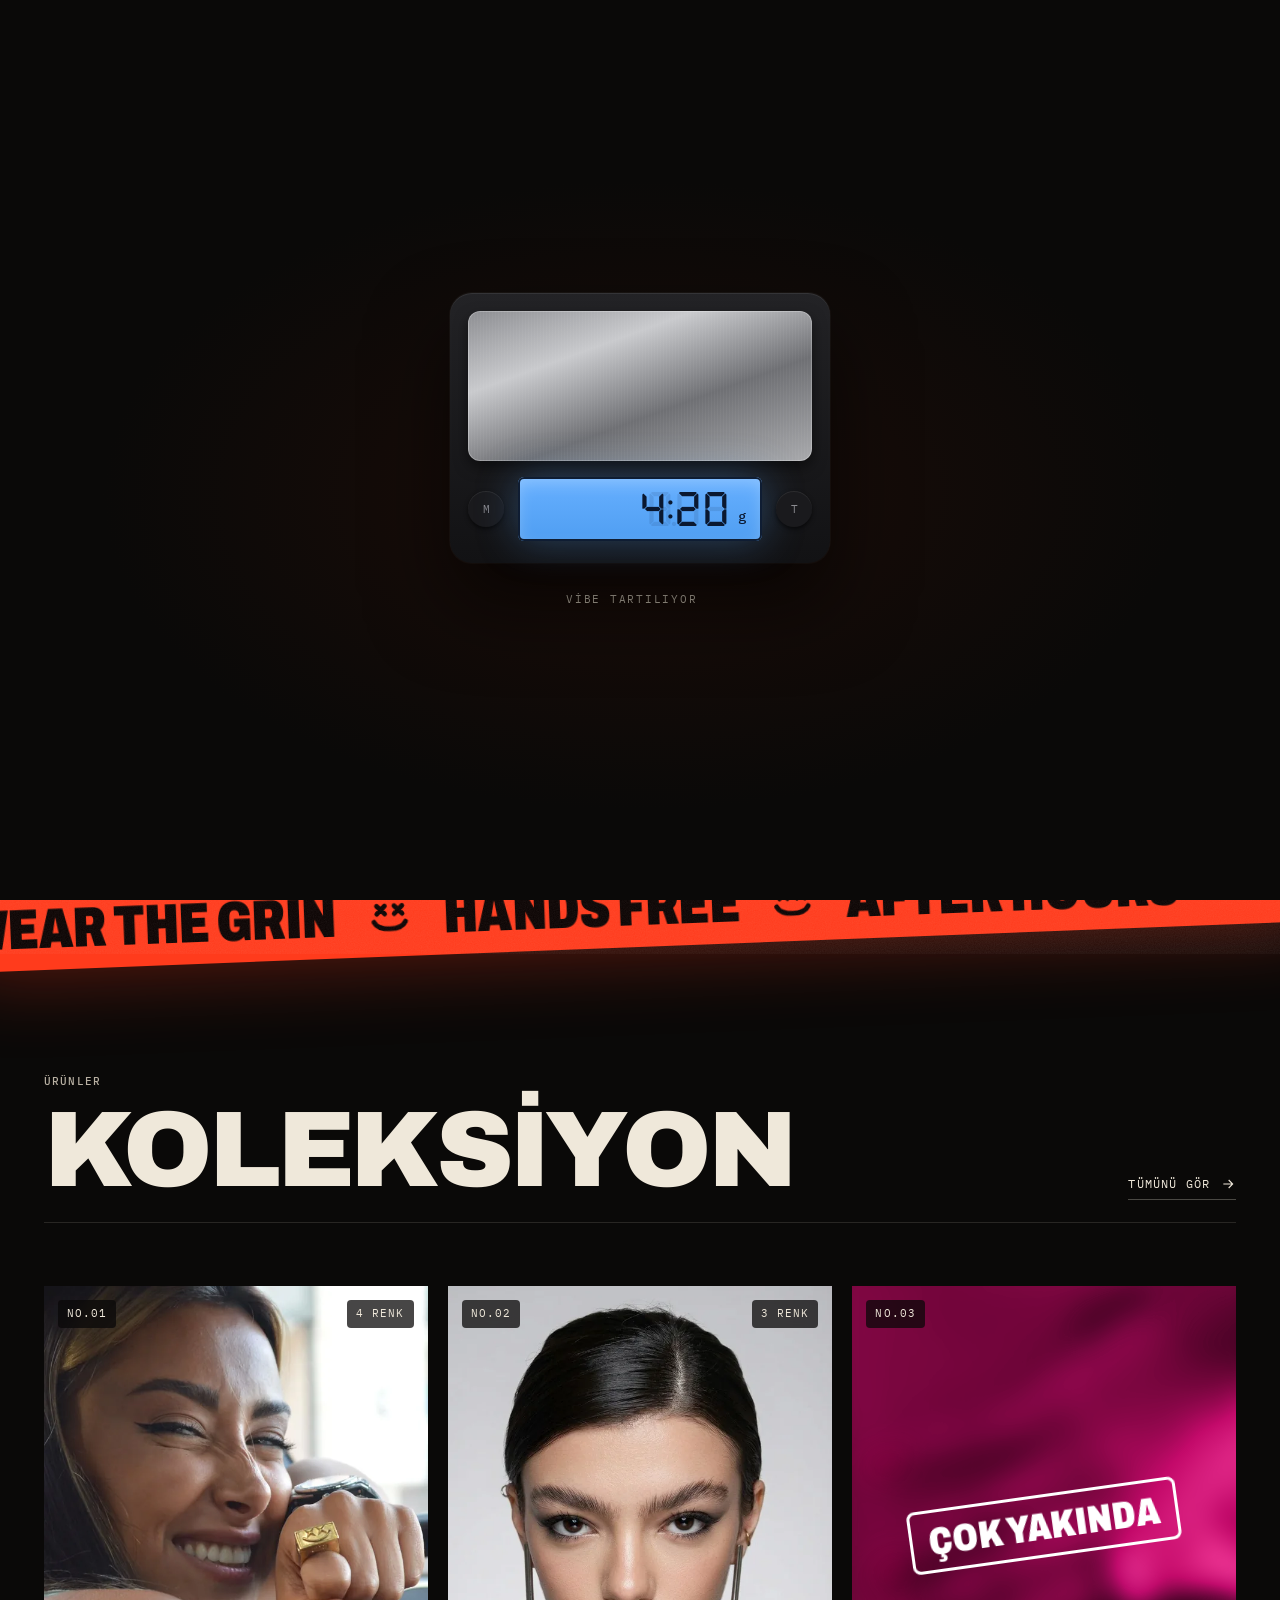
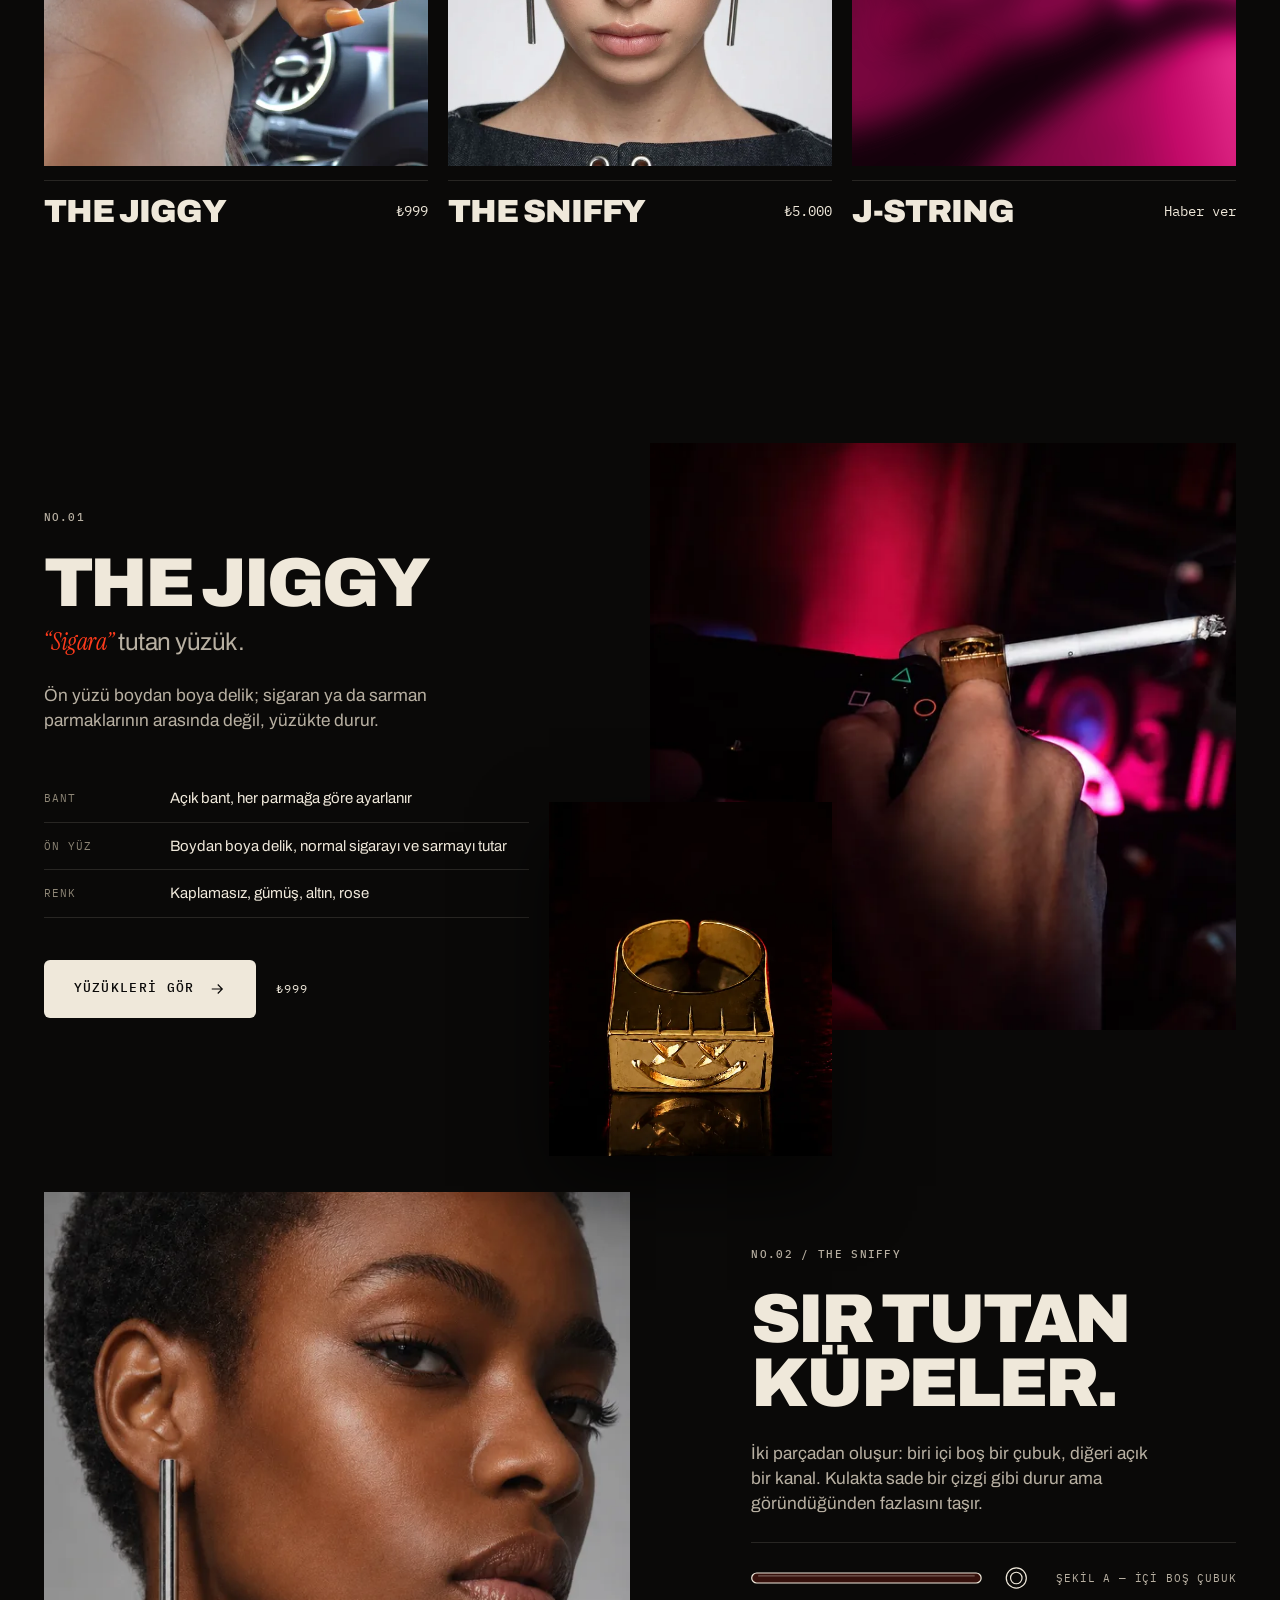
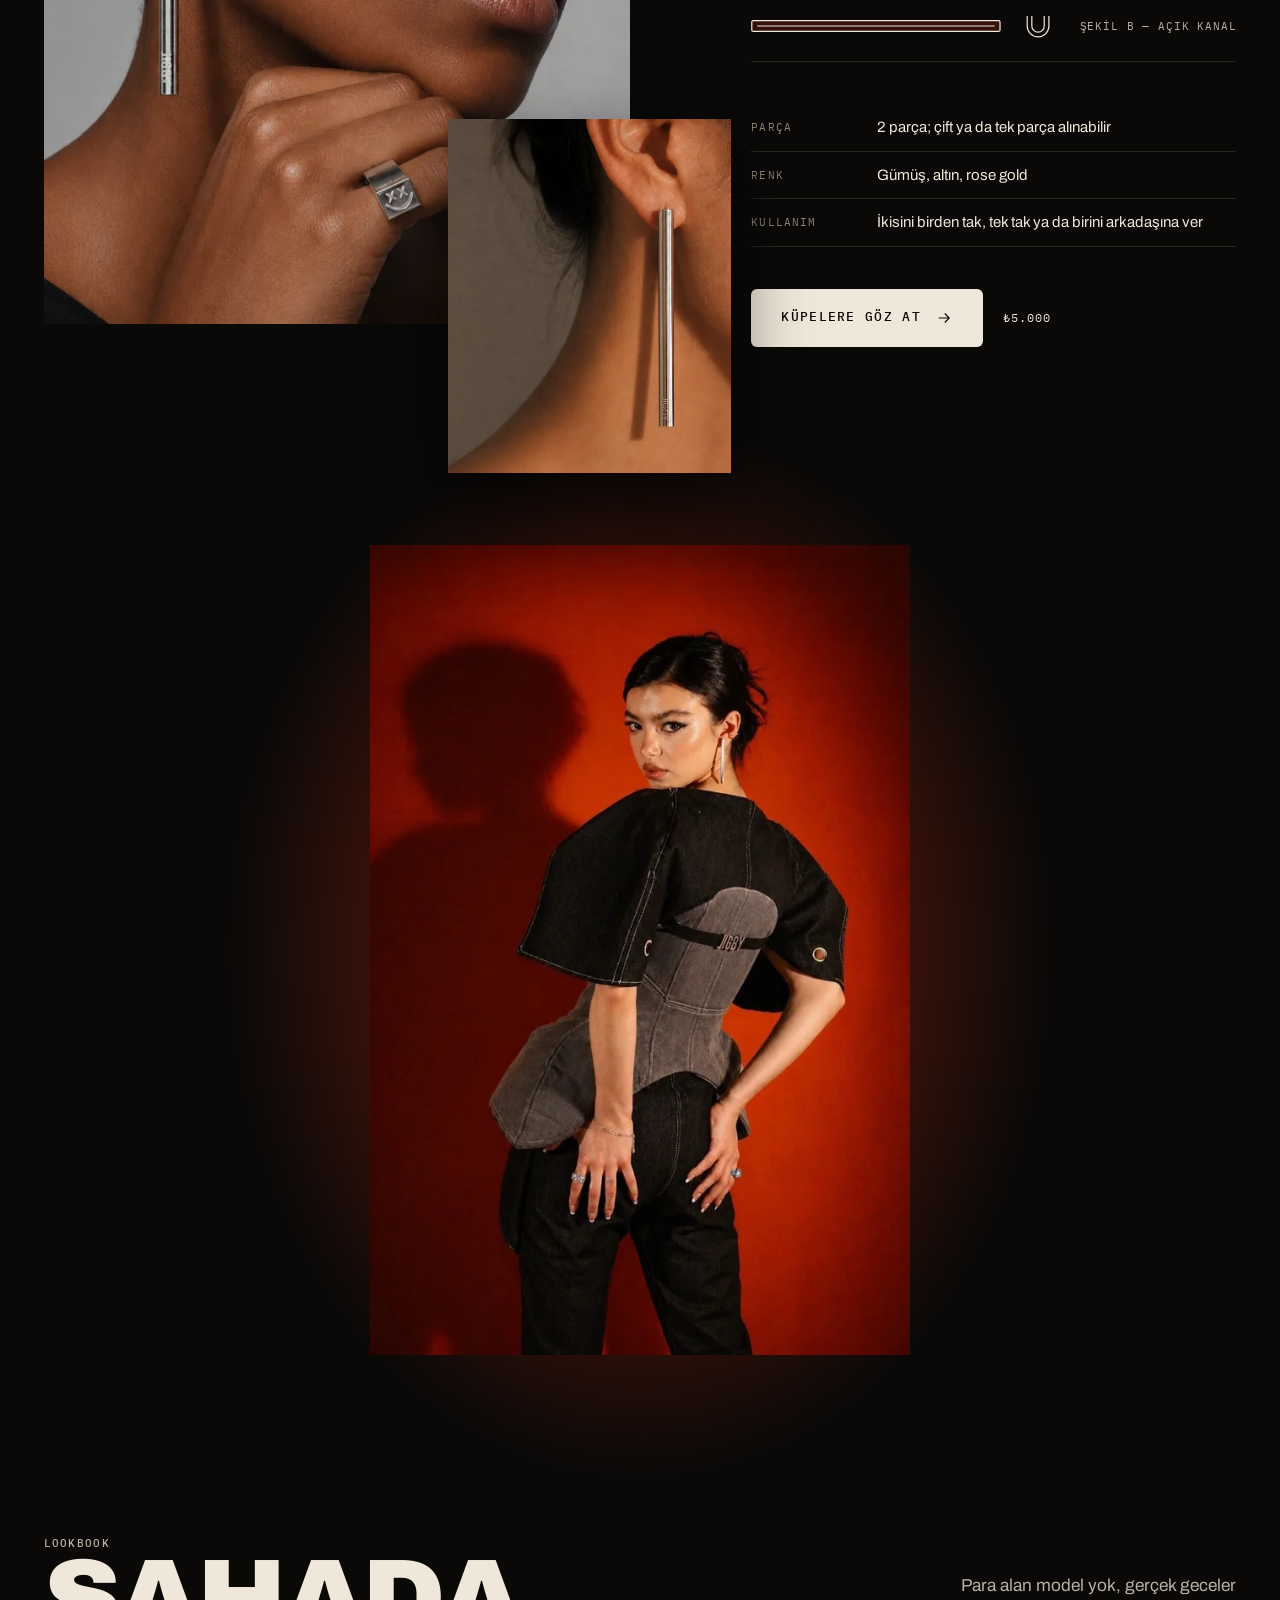
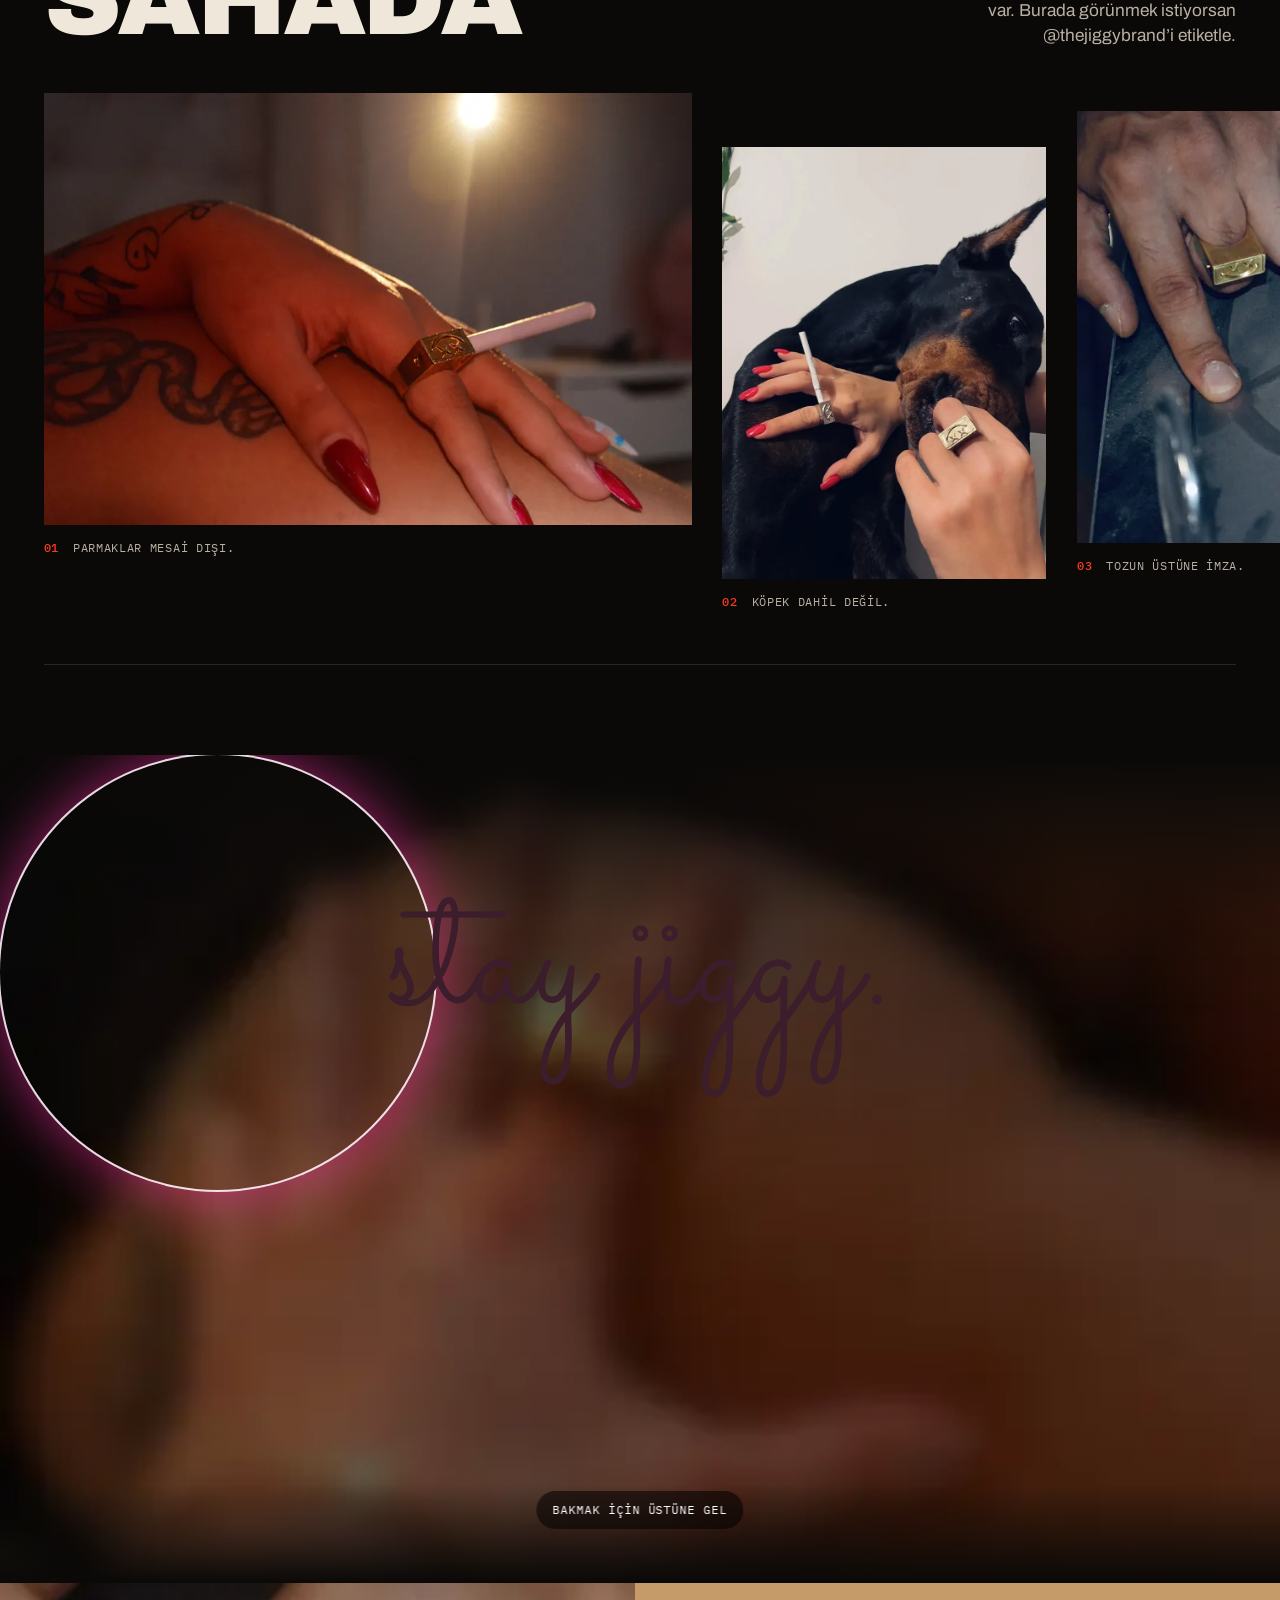
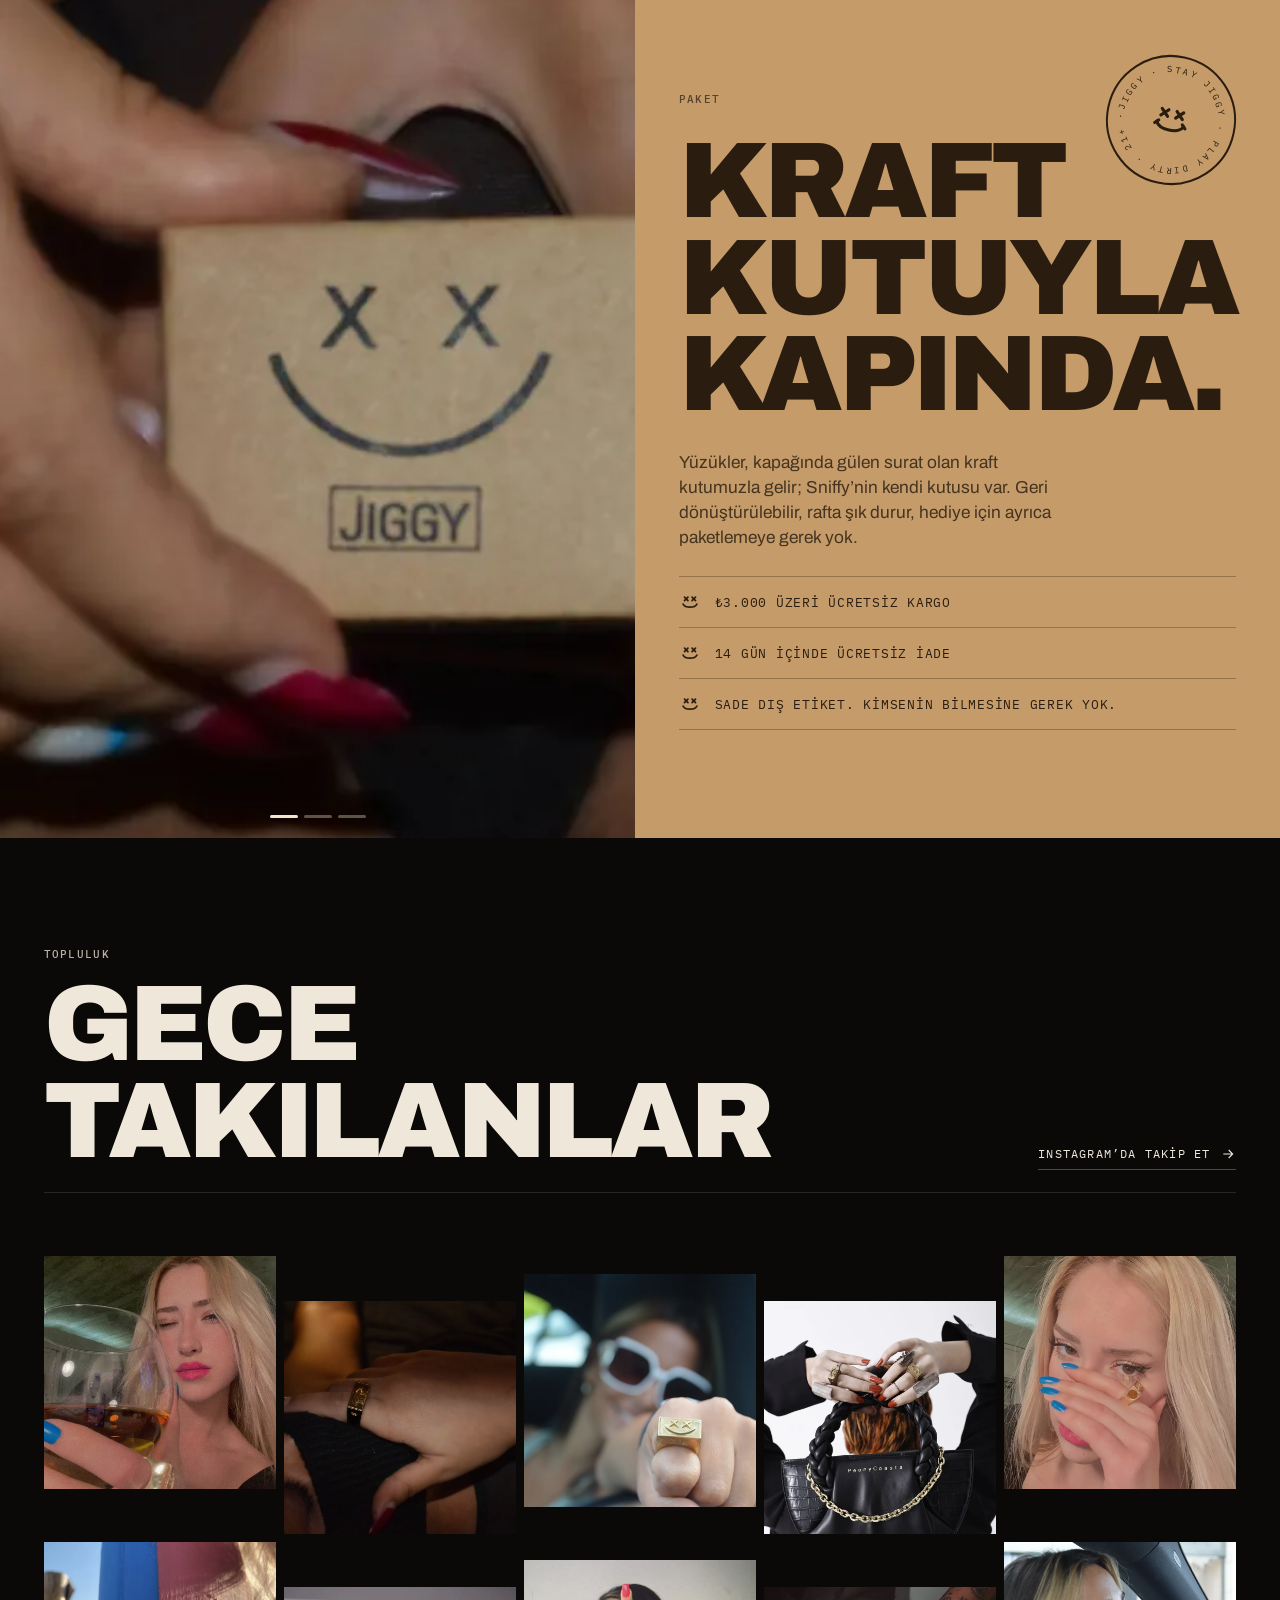
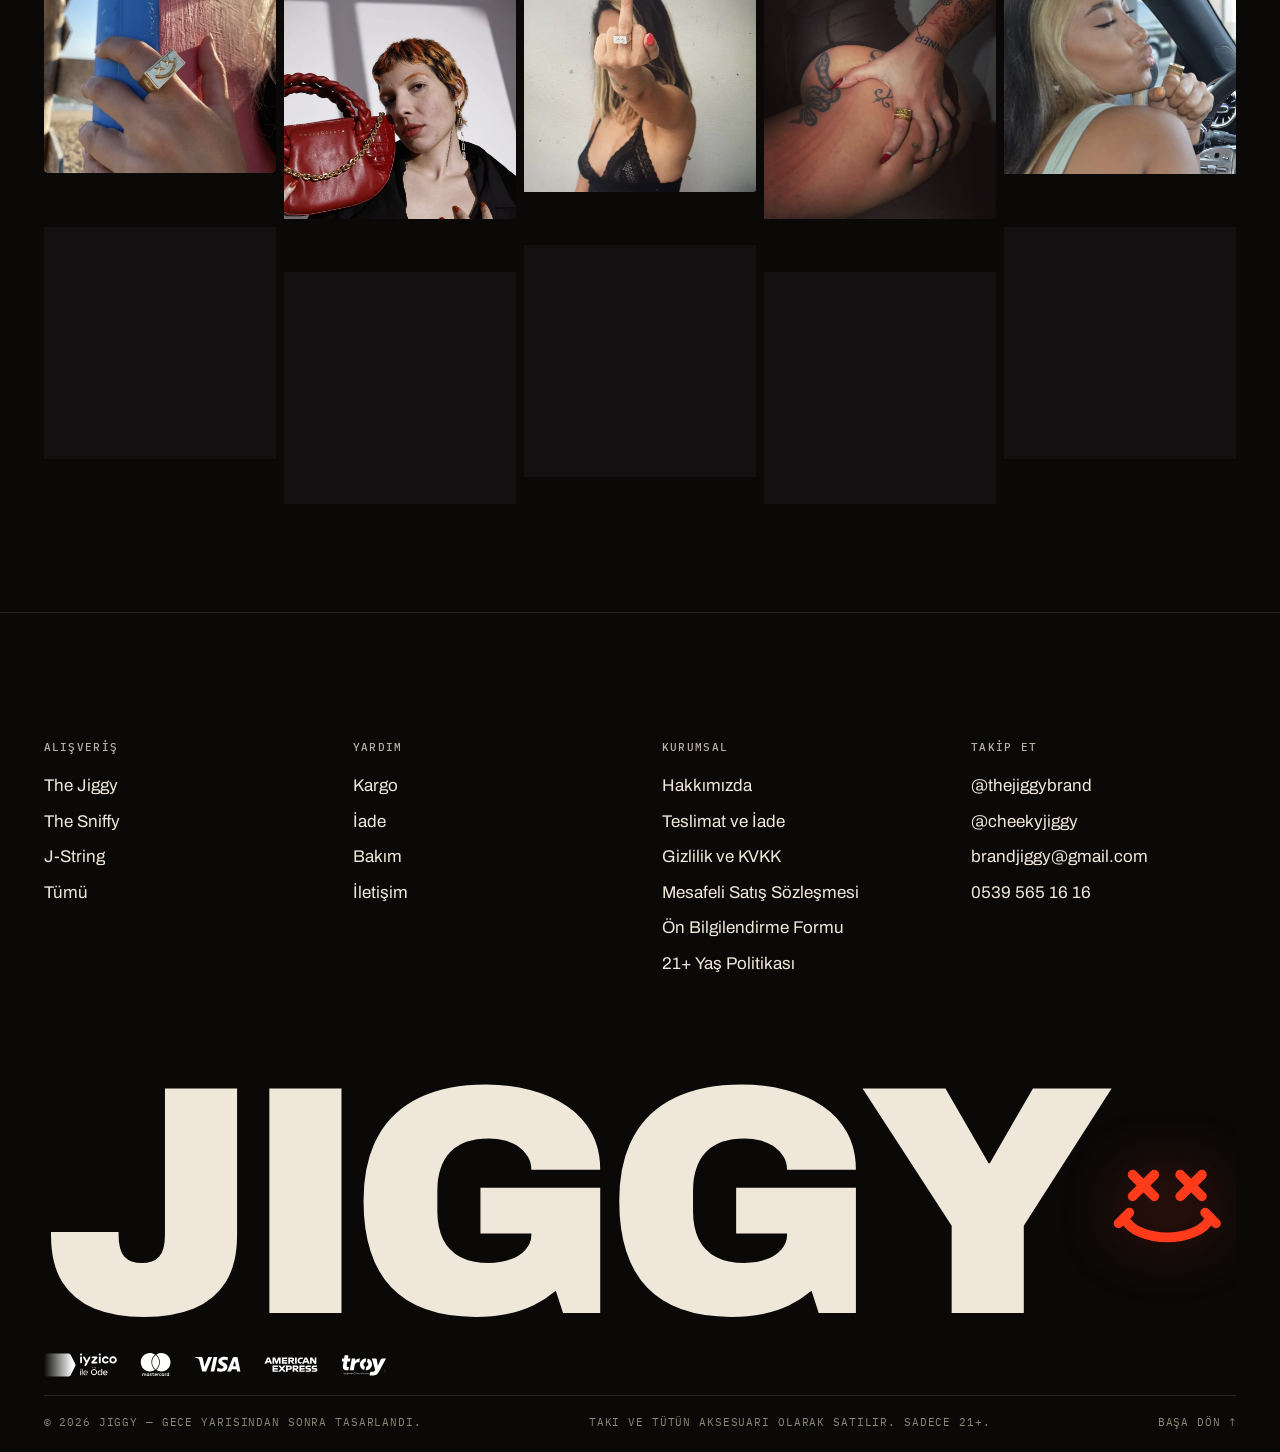
==== commit ded7cb7e: "Main address is now thejiggybrand.com Card payments (when switched on) run there; the legal pages na" ====
--- a/index.html
+++ b/index.html
@@ -11,8 +11,8 @@
   <meta property="og:title" content="JIGGY — Nights stay lit.">
   <meta property="og:description" content="Gece mesaisi için takılar: sigaranı tutan yüzük, sır tutan küpe.">
   <meta property="og:locale" content="tr_TR">
-  <meta property="og:image" content="https://thejiggybrand.vercel.app/assets/img/og.jpg">
-  <meta property="og:url" content="https://thejiggybrand.vercel.app/">
+  <meta property="og:image" content="https://thejiggybrand.com/assets/img/og.jpg">
+  <meta property="og:url" content="https://thejiggybrand.com/">
   <meta name="twitter:card" content="summary_large_image">
   <link rel="icon" href="assets/img/favicon.svg" type="image/svg+xml">
   <link rel="preconnect" href="https://fonts.googleapis.com">
--- a/assets/css/style.css
+++ b/assets/css/style.css
@@ -430,7 +430,8 @@
 .drawer__age { display: grid; gap: 10px; padding: 14px; border: 1px solid var(--line-2); border-radius: var(--radius); }
 .drawer__age > p:first-child { font-size: 13px; line-height: 1.45; color: var(--bone-2); }
 .drawer__age .check { color: var(--bone); font-size: 15px; font-weight: 600; }
-.drawer__age-error, .co__age-error { font-family: var(--f-mono); font-size: 12px; letter-spacing: 0.04em; color: var(--ember); }
+.drawer__age-error, .co__age-error, .co__pay-error { font-family: var(--f-mono); font-size: 12px; letter-spacing: 0.04em; color: var(--ember); }
+.co__pay-error { font-size: 13px; line-height: 1.5; }
 
 /* ------------------------------------------------------------- footer */
 
--- a/assets/css/style.css
+++ b/assets/css/style.css
@@ -430,7 +430,8 @@
 .drawer__age { display: grid; gap: 10px; padding: 14px; border: 1px solid var(--line-2); border-radius: var(--radius); }
 .drawer__age > p:first-child { font-size: 13px; line-height: 1.45; color: var(--bone-2); }
 .drawer__age .check { color: var(--bone); font-size: 15px; font-weight: 600; }
-.drawer__age-error, .co__age-error { font-family: var(--f-mono); font-size: 12px; letter-spacing: 0.04em; color: var(--ember); }
+.drawer__age-error, .co__age-error, .co__pay-error { font-family: var(--f-mono); font-size: 12px; letter-spacing: 0.04em; color: var(--ember); }
+.co__pay-error { font-size: 13px; line-height: 1.5; }
 
 /* ------------------------------------------------------------- footer */
 
